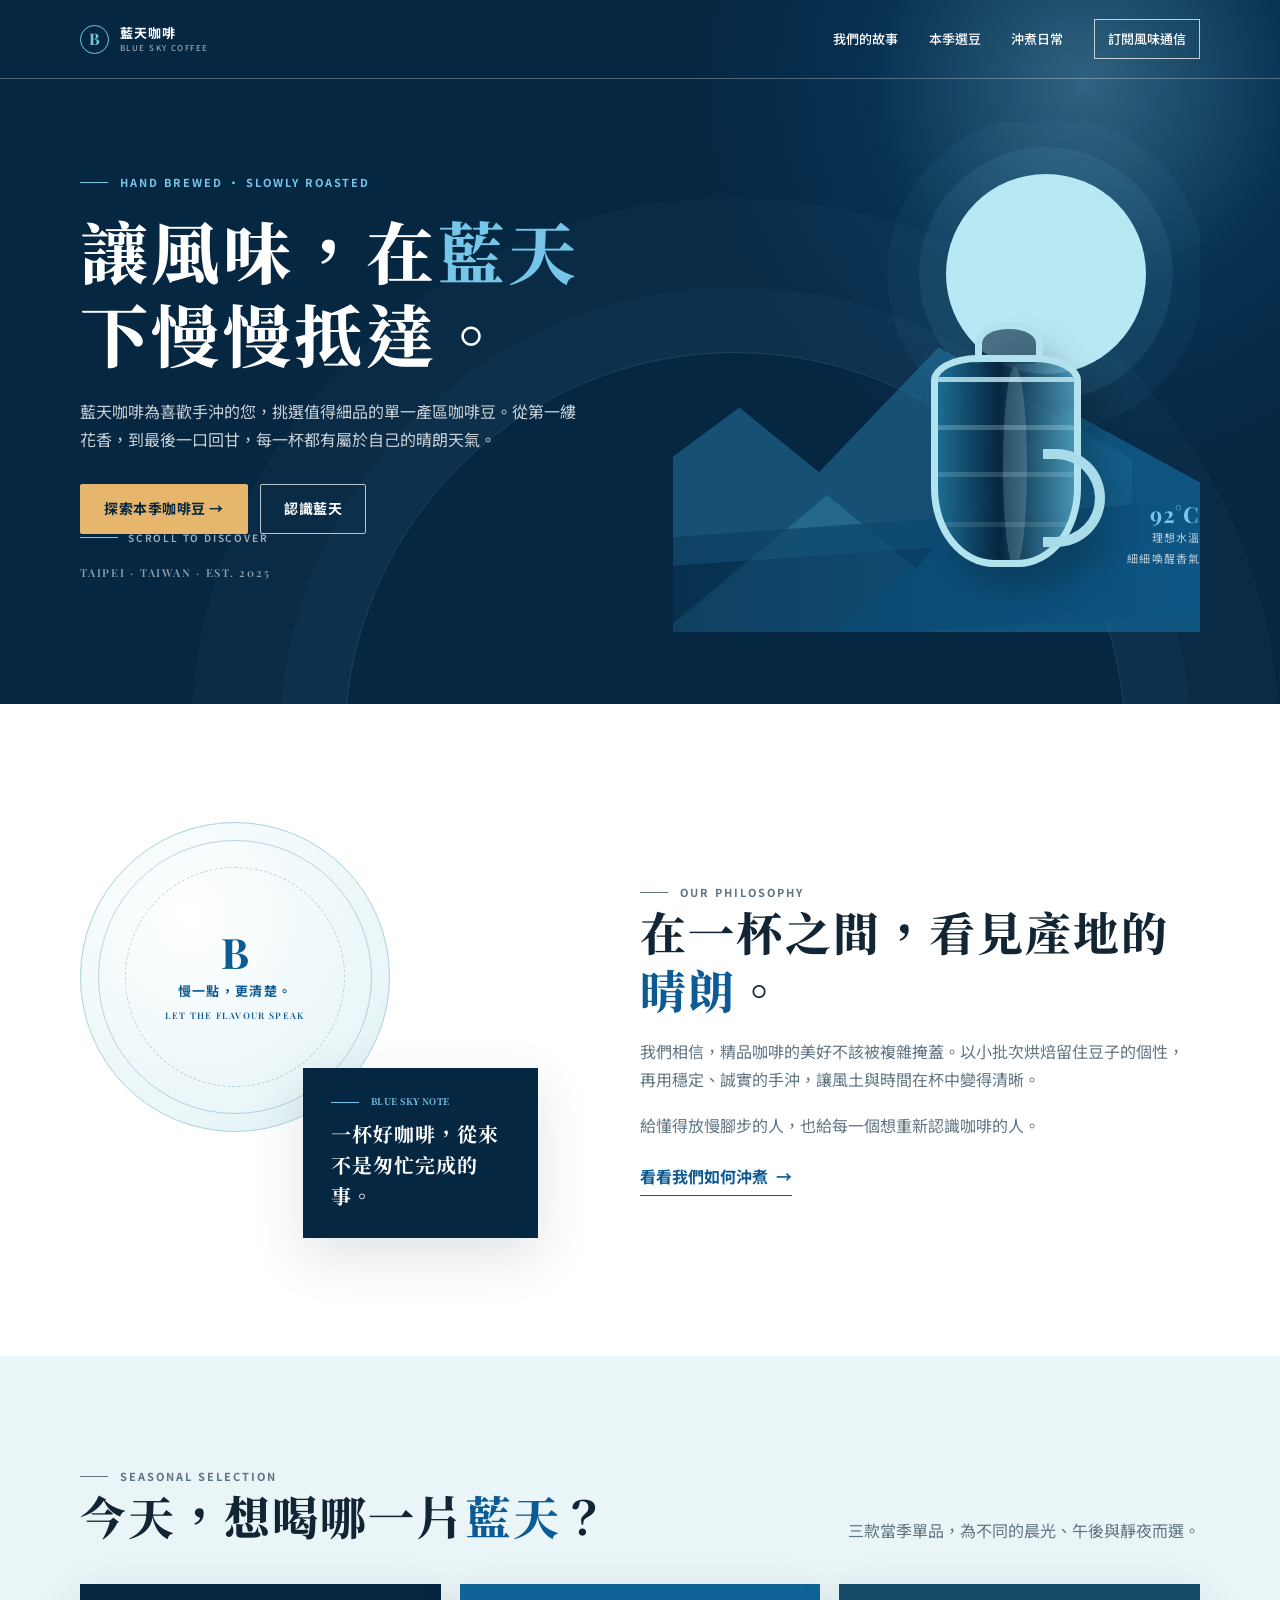
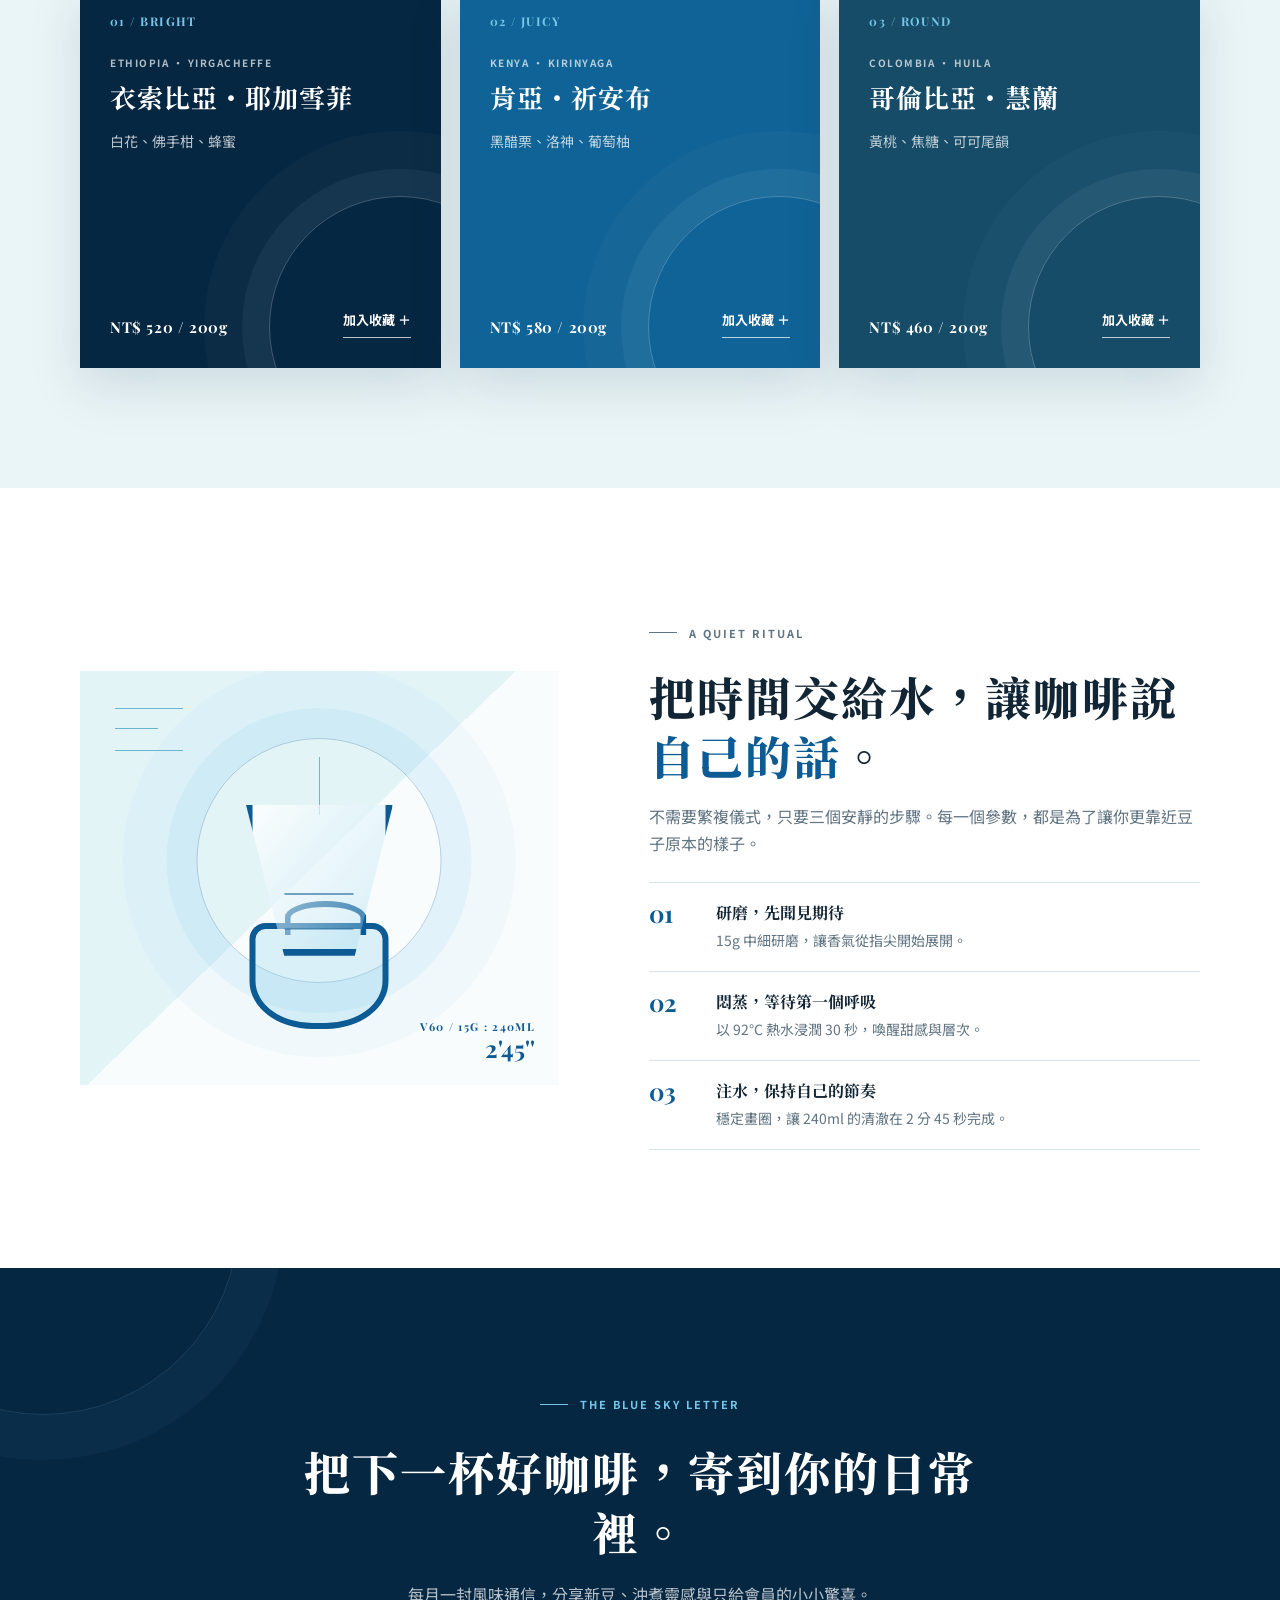
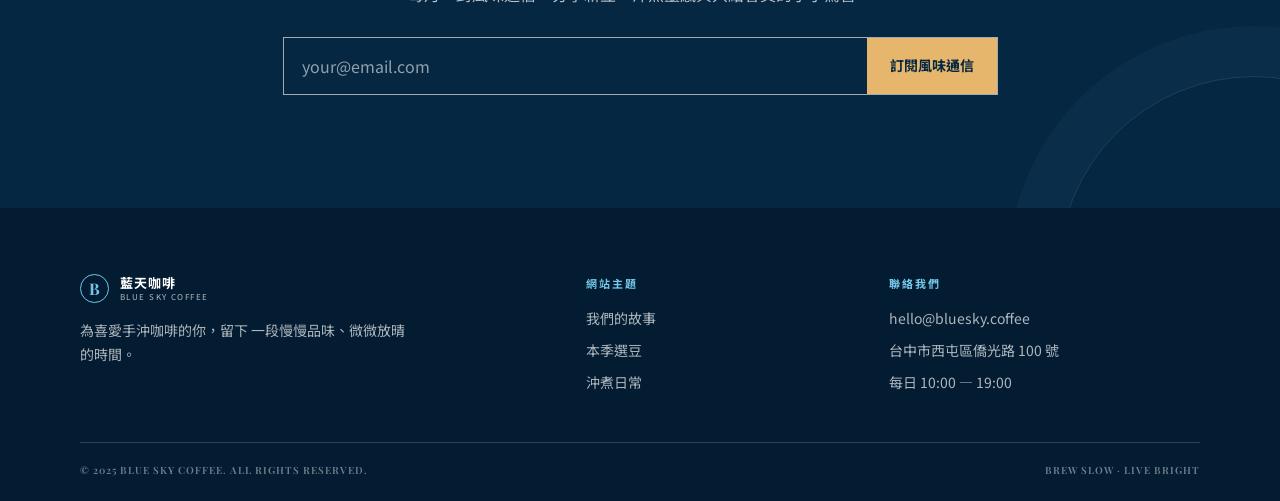
==== onepage/index.html @ 5ad2a634 "Initial commit" ====
<!doctype html>
<html lang="zh-Hant">
<head>
  <meta charset="UTF-8">
  <meta name="viewport" content="width=device-width, initial-scale=1.0">
  <meta name="description" content="藍天咖啡，為手沖咖啡愛好者挑選當季精品咖啡豆，讓每一杯都清澈、明亮、值得細品。">
  <title>藍天咖啡｜讓風味，慢慢抵達</title>
  <link rel="preconnect" href="https://fonts.googleapis.com">
  <link rel="preconnect" href="https://fonts.gstatic.com" crossorigin>
  <link href="https://fonts.googleapis.com/css2?family=Noto+Sans+TC:wght@400;500;600;700&family=Noto+Serif+TC:wght@600;700;800;900&family=Playfair+Display:wght@600;700&display=swap" rel="stylesheet">
  <style>
    :root {
      --navy: #062742;
      --blue: #0c5b95;
      --sky: #75c6e8;
      --mist: #eaf5f7;
      --cream: #fbfaf6;
      --ink: #122534;
      --muted: #607482;
      --line: #d7e4e8;
      --sand: #e5b66b;
      --shadow: 0 18px 50px rgba(6, 39, 66, .13);
    }

    * { box-sizing: border-box; }
    html { scroll-behavior: smooth; }
    body {
      margin: 0;
      color: var(--ink);
      background: var(--cream);
      font: 16px/1.7 "Noto Sans TC", sans-serif;
      -webkit-font-smoothing: antialiased;
    }
    a { color: inherit; text-decoration: none; }
    button, input { font: inherit; }
    button { cursor: pointer; }
    .wrap { width: min(1120px, calc(100% - 48px)); margin: 0 auto; }
    .eyebrow {
      display: flex;
      align-items: center;
      gap: 12px;
      margin: 0 0 18px;
      color: var(--blue);
      font-size: 11px;
      font-weight: 700;
      letter-spacing: .18em;
    }
    .eyebrow::before { width: 28px; height: 1px; background: currentColor; content: ""; }
    .section-title {
      margin: 0;
      font: 800 clamp(30px, 4vw, 46px)/1.28 "Noto Serif TC", serif;
      letter-spacing: .045em;
    }
    .text-blue { color: var(--blue); }
    .button, .outline-link {
      display: inline-flex;
      min-height: 50px;
      align-items: center;
      justify-content: center;
      padding: 10px 23px;
      border: 1px solid transparent;
      border-radius: 2px;
      font-size: 14px;
      font-weight: 700;
      letter-spacing: .04em;
      transition: transform .25s ease, background-color .25s ease, color .25s ease, border-color .25s ease;
    }
    .button:hover, .outline-link:hover { transform: translateY(-2px); }
    .button--sand { color: var(--navy); background: var(--sand); }
    .button--sand:hover { background: #f1cb8b; }
    .button--dark { color: var(--navy); background: #fff; }
    .outline-link { border-color: rgba(255,255,255,.72); color: #fff; }
    .outline-link:hover { color: var(--navy); background: #fff; }
    :focus-visible { outline: 3px solid var(--sky); outline-offset: 4px; }

    /* Header & hero */
    .site-header { position: absolute; z-index: 20; top: 0; left: 0; width: 100%; border-bottom: 1px solid rgba(255,255,255,.28); }
    .nav { min-height: 78px; display: flex; align-items: center; justify-content: space-between; gap: 20px; }
    .brand { display: inline-flex; align-items: center; gap: 11px; color: #fff; }
    .brand-mark { width: 29px; height: 29px; display: grid; place-items: center; border: 1px solid var(--sky); border-radius: 50%; color: var(--sky); font: 700 16px/1 "Playfair Display", serif; }
    .brand-copy { display: grid; line-height: 1.05; }
    .brand-copy strong { font-size: 13px; letter-spacing: .08em; }
    .brand-copy small { margin-top: 4px; font-size: 8px; letter-spacing: .18em; opacity: .7; }
    .nav-links { display: flex; align-items: center; gap: clamp(16px, 2.4vw, 31px); }
    .nav-links a { position: relative; color: #fff; font-size: 13px; font-weight: 500; white-space: nowrap; }
    .nav-links a:not(.nav-cta)::after { position: absolute; right: 0; bottom: -5px; left: auto; width: 0; height: 1px; background: var(--sky); content: ""; transition: width .25s ease; }
    .nav-links a:not(.nav-cta):hover::after { right: auto; left: 0; width: 100%; }
    .nav-links .nav-cta { padding: 8px 13px; border: 1px solid rgba(255,255,255,.72); }
    .nav-links .nav-cta:hover { color: var(--navy); background: #fff; }
    .menu-toggle { display: none; width: 42px; height: 42px; border: 1px solid rgba(255,255,255,.7); color: #fff; background: transparent; font-size: 23px; line-height: 1; }

    .hero { position: relative; min-height: 704px; overflow: hidden; color: #fff; background: var(--navy); isolation: isolate; }
    .hero::before { position: absolute; z-index: -2; top: -320px; right: -210px; width: 810px; height: 810px; border-radius: 50%; background: radial-gradient(circle, rgba(117,198,232,.38), rgba(12,91,149,.18) 38%, transparent 69%); content: ""; }
    .hero::after { position: absolute; z-index: -1; right: 12%; bottom: -430px; width: 780px; height: 780px; border: 1px solid rgba(117,198,232,.18); border-radius: 50%; box-shadow: 0 0 0 65px rgba(117,198,232,.035), 0 0 0 154px rgba(117,198,232,.025); content: ""; }
    .hero-grid { min-height: 704px; display: grid; grid-template-columns: 1.02fr .98fr; gap: 45px; align-items: center; padding: 122px 0 72px; }
    .hero-copy { position: relative; z-index: 2; }
    .hero .eyebrow { color: var(--sky); }
    .hero h1 { max-width: 650px; margin: 0 0 23px; font: 800 clamp(42px, 5.5vw, 68px)/1.22 "Noto Serif TC", serif; letter-spacing: .05em; }
    .hero h1 span { color: var(--sky); }
    .hero-lede { max-width: 500px; margin: 0; color: rgba(255,255,255,.79); font-size: 16px; }
    .hero-actions { display: flex; flex-wrap: wrap; gap: 12px; margin-top: 31px; }
    .hero-note { margin: 31px 0 0; color: rgba(255,255,255,.55); font: 600 11px/1.5 "Playfair Display", serif; letter-spacing: .16em; }
    .scroll-cue { position: absolute; bottom: 35px; left: 0; display: flex; align-items: center; gap: 10px; color: rgba(255,255,255,.63); font-size: 10px; font-weight: 600; letter-spacing: .18em; }
    .scroll-cue::before { width: 38px; height: 1px; background: var(--sky); content: ""; }

    .hero-art { position: relative; align-self: stretch; min-height: 470px; overflow: hidden; }
    .hero-art .sun { position: absolute; top: 52px; right: 54px; width: clamp(138px, 18vw, 200px); aspect-ratio: 1; border-radius: 50%; background: #b9e8f5; box-shadow: 0 0 0 27px rgba(117,198,232,.09), 0 0 0 59px rgba(117,198,232,.045); }
    .mountain { position: absolute; right: -11%; bottom: 6px; width: 116%; height: 260px; transform: skewY(-9deg); transform-origin: right bottom; background: linear-gradient(146deg, transparent 0 27%, rgba(61,145,184,.36) 27.3% 48%, rgba(17,97,143,.77) 48.3%); clip-path: polygon(0 62%, 28% 20%, 44% 57%, 68% 4%, 100% 57%, 100% 100%, 0 100%); }
    .mountain--back { right: 13%; bottom: 98px; width: 108%; height: 220px; opacity: .46; transform: skewY(-4deg); background: #2a81ae; clip-path: polygon(0 84%, 31% 30%, 45% 62%, 66% 9%, 100% 66%, 100% 100%, 0 100%); }
    .horizon { position: absolute; right: -4%; bottom: 0; width: 116%; height: 112px; background: linear-gradient(90deg, rgba(7,45,75,.5), #0d5684); transform: skewY(-4deg); }
    .coffee-vessel { position: absolute; z-index: 4; right: 18%; bottom: 36px; width: 192px; height: 274px; filter: drop-shadow(18px 22px 14px rgba(0,0,0,.22)); }
    .vessel-neck { position: absolute; top: 0; left: 62px; width: 68px; height: 42px; border: 7px solid #b3e2ef; border-bottom: 0; border-radius: 50% 50% 0 0; background: rgba(6,39,66,.62); }
    .vessel-body { position: absolute; top: 33px; left: 18px; width: 150px; height: 212px; border: 7px solid #b3e2ef; border-radius: 31% 31% 42% 42% / 12% 12% 37% 37%; background: linear-gradient(90deg, rgba(30,112,151,.9), rgba(5,35,60,.9) 45%, rgba(83,167,198,.8)); overflow: hidden; }
    .vessel-body::before { position: absolute; top: 15px; left: 0; width: 100%; height: 5px; background: rgba(197,237,244,.8); box-shadow: 0 48px rgba(197,237,244,.25), 0 95px rgba(197,237,244,.18), 0 145px rgba(197,237,244,.13); content: ""; }
    .vessel-body::after { position: absolute; top: 5px; left: 48%; width: 24px; height: 200px; border-radius: 50%; background: rgba(218,247,251,.17); content: ""; }
    .vessel-handle { position: absolute; right: 0; bottom: 49px; width: 62px; height: 98px; border: 10px solid #a9dce9; border-left: 0; border-radius: 0 53px 53px 0; }
    .art-label { position: absolute; z-index: 5; right: 0; bottom: 64px; display: grid; gap: 3px; color: rgba(255,255,255,.73); font-size: 11px; letter-spacing: .1em; text-align: right; }
    .art-label strong { color: var(--sky); font: 700 22px/1 "Playfair Display", serif; }

    /* Story */
    .story { padding: 118px 0; background: #fff; }
    .story-grid { display: grid; grid-template-columns: .9fr 1.1fr; gap: clamp(45px, 8vw, 105px); align-items: center; }
    .story-visual { position: relative; min-height: 416px; }
    .seal { position: absolute; top: 0; left: 0; width: 310px; height: 310px; display: grid; place-items: center; border: 1px solid #a8d2df; border-radius: 50%; color: var(--blue); background: radial-gradient(circle at 35% 30%, #fff 0, #eaf6f8 68%, #d9edf1 100%); }
    .seal::before, .seal::after { position: absolute; border: 1px solid rgba(12,91,149,.25); border-radius: 50%; content: ""; }
    .seal::before { inset: 17px; }
    .seal::after { inset: 44px; border-style: dashed; }
    .seal-inner { position: relative; z-index: 1; display: grid; gap: 7px; text-align: center; }
    .seal-inner b { font: 700 42px/1 "Playfair Display", serif; }
    .seal-inner span { font-size: 13px; font-weight: 700; letter-spacing: .1em; }
    .seal-inner small { font: 600 9px/1.5 "Playfair Display", serif; letter-spacing: .15em; }
    .blue-note { position: absolute; right: 0; bottom: 0; width: 235px; padding: 27px 28px; color: #fff; background: var(--navy); box-shadow: var(--shadow); }
    .blue-note .eyebrow { margin-bottom: 9px; color: var(--sky); font-size: 9px; }
    .blue-note p { margin: 0; font: 700 20px/1.55 "Noto Serif TC", serif; letter-spacing: .05em; }
    .story-copy p { margin: 19px 0 0; color: var(--muted); }
    .inline-link { display: inline-flex; align-items: center; gap: 8px; margin-top: 24px; padding-bottom: 5px; border-bottom: 1px solid var(--blue); color: var(--blue); font-weight: 700; }
    .inline-link:hover { color: var(--navy); }

    /* Coffee collection */
    .coffee { padding: 111px 0 120px; background: var(--mist); }
    .section-heading { display: flex; align-items: end; justify-content: space-between; gap: 40px; margin-bottom: 39px; }
    .section-heading p { max-width: 370px; margin: 0; color: var(--muted); }
    .coffee-grid { display: grid; grid-template-columns: repeat(3, 1fr); gap: 19px; }
    .coffee-card { position: relative; min-height: 384px; display: flex; flex-direction: column; overflow: hidden; padding: 30px; color: #fff; background: var(--navy); box-shadow: var(--shadow); }
    .coffee-card:nth-child(2) { background: #106396; }
    .coffee-card:nth-child(3) { background: #164c68; }
    .coffee-card::after { position: absolute; right: -90px; bottom: -90px; width: 260px; height: 260px; border: 1px solid rgba(255,255,255,.24); border-radius: 50%; box-shadow: 0 0 0 27px rgba(255,255,255,.045), 0 0 0 65px rgba(255,255,255,.025); content: ""; }
    .card-top, .coffee-card h3, .flavour, .card-footer { position: relative; z-index: 1; }
    .card-top { color: var(--sky); font: 700 12px/1.3 "Playfair Display", serif; letter-spacing: .12em; }
    .origin { margin: 25px 0 8px; color: rgba(255,255,255,.69); font-size: 10px; font-weight: 700; letter-spacing: .15em; }
    .coffee-card h3 { margin: 0; font: 700 26px/1.38 "Noto Serif TC", serif; letter-spacing: .04em; }
    .flavour { margin: 15px 0 0; color: rgba(255,255,255,.73); font-size: 14px; }
    .card-footer { display: flex; align-items: end; justify-content: space-between; gap: 14px; margin-top: auto; }
    .price { font: 700 15px/1.3 "Playfair Display", serif; letter-spacing: .04em; }
    .save-coffee { padding: 0 0 5px; border: 0; border-bottom: 1px solid rgba(255,255,255,.72); color: #fff; background: transparent; font-size: 13px; font-weight: 700; white-space: nowrap; transition: color .2s, border-color .2s; }
    .save-coffee:hover { border-color: var(--sand); color: var(--sand); }

    /* Brew */
    .brew { padding: 118px 0; background: #fff; }
    .brew-grid { display: grid; grid-template-columns: .93fr 1.07fr; gap: clamp(42px, 8vw, 90px); align-items: center; }
    .brew-art { position: relative; height: 414px; overflow: hidden; background: linear-gradient(136deg, #e3f4f7 0 48%, #f8fcfc 48% 100%); }
    .brew-art::before { position: absolute; top: 37px; left: 35px; width: 68px; height: 41px; border-top: 1px solid #6cb4ce; border-bottom: 1px solid #6cb4ce; content: ""; }
    .brew-art::after { position: absolute; top: 57px; left: 35px; width: 43px; border-top: 1px solid #6cb4ce; content: ""; }
    .water-rings { position: absolute; top: 67px; left: 50%; width: 245px; height: 245px; border: 1px solid rgba(12,91,149,.27); border-radius: 50%; transform: translateX(-50%); box-shadow: 0 0 0 30px rgba(117,198,232,.12), 0 0 0 74px rgba(117,198,232,.065); }
    .water-rings::before { position: absolute; top: 18px; left: 50%; width: 1px; height: 58px; background: #6bb8d1; content: ""; transform: translateX(-50%); }
    .dripper { position: absolute; z-index: 2; top: 134px; left: 50%; width: 147px; height: 151px; border: 7px solid var(--blue); border-top: 0; background: linear-gradient(130deg, rgba(255,255,255,.85), rgba(117,198,232,.25)); clip-path: polygon(0 0, 100% 0, 74% 100%, 26% 100%); transform: translateX(-50%); }
    .dripper::after { position: absolute; right: 32px; bottom: 19px; left: 32px; height: 33px; border-top: 2px solid rgba(12,91,149,.55); border-bottom: 2px solid rgba(12,91,149,.35); content: ""; }
    .carafe { position: absolute; z-index: 1; bottom: 56px; left: 50%; width: 139px; height: 106px; border: 6px solid var(--blue); border-radius: 16px 16px 45% 45%; background: rgba(117,198,232,.23); transform: translateX(-50%); }
    .carafe::before { position: absolute; top: -28px; left: 29px; width: 70px; height: 28px; border: 6px solid var(--blue); border-bottom: 0; border-radius: 50% 50% 0 0; content: ""; }
    .brew-caption { position: absolute; right: 24px; bottom: 19px; color: var(--blue); text-align: right; }
    .brew-caption span { display: block; font: 700 11px/1.5 "Playfair Display", serif; letter-spacing: .12em; }
    .brew-caption strong { font: 700 24px/1.1 "Playfair Display", serif; }
    .brew-copy > p { margin: 18px 0 25px; color: var(--muted); }
    .brew-steps { border-top: 1px solid var(--line); }
    .brew-step { display: grid; grid-template-columns: 52px 1fr; gap: 15px; padding: 18px 0; border-bottom: 1px solid var(--line); }
    .step-number { color: var(--blue); font: 700 24px/1 "Playfair Display", serif; }
    .brew-step h3 { margin: 0; font: 700 16px/1.5 "Noto Serif TC", serif; }
    .brew-step p { margin: 4px 0 0; color: var(--muted); font-size: 14px; }

    /* Subscribe and footer */
    .visit { position: relative; overflow: hidden; padding: 108px 0 113px; color: #fff; text-align: center; background: var(--navy); }
    .visit::before, .visit::after { position: absolute; width: 390px; height: 390px; border: 1px solid rgba(117,198,232,.17); border-radius: 50%; content: ""; }
    .visit::before { top: -245px; left: -153px; box-shadow: 0 0 0 45px rgba(117,198,232,.035); }
    .visit::after { right: -170px; bottom: -260px; box-shadow: 0 0 0 50px rgba(117,198,232,.035); }
    .visit .wrap { position: relative; z-index: 1; max-width: 715px; }
    .visit .eyebrow { justify-content: center; color: var(--sky); }
    .visit h2 { margin: 0; font: 800 clamp(30px, 4vw, 46px)/1.3 "Noto Serif TC", serif; letter-spacing: .045em; }
    .visit p { max-width: 510px; margin: 19px auto 29px; color: rgba(255,255,255,.72); }
    .subscribe-form { display: flex; min-height: 58px; border: 1px solid rgba(255,255,255,.62); }
    .subscribe-form input { min-width: 0; flex: 1; padding: 0 18px; border: 0; color: #fff; outline: none; background: transparent; }
    .subscribe-form input::placeholder { color: rgba(255,255,255,.56); }
    .subscribe-form button { padding: 0 23px; border: 0; color: var(--navy); background: var(--sand); font-size: 14px; font-weight: 700; white-space: nowrap; transition: background .2s; }
    .subscribe-form button:hover { background: #f1cb8b; }
    .site-footer { padding: 66px 0 23px; color: rgba(255,255,255,.68); background: #031c31; }
    .footer-grid { display: grid; grid-template-columns: 1.45fr .8fr 1fr; gap: 55px; padding-bottom: 48px; }
    .footer-brand .brand { margin-bottom: 16px; }
    .footer-brand p { max-width: 330px; margin: 0; font-size: 14px; }
    .footer-title { margin: 0 0 14px; color: var(--sky); font-size: 11px; font-weight: 700; letter-spacing: .18em; }
    .footer-links { display: grid; gap: 8px; font-size: 14px; }
    .footer-links a:hover { color: var(--sky); }
    .footer-links address { font-style: normal; }
    .footer-bottom { display: flex; justify-content: space-between; gap: 20px; padding-top: 20px; border-top: 1px solid rgba(255,255,255,.17); color: rgba(255,255,255,.44); font: 600 10px/1.5 "Playfair Display", serif; letter-spacing: .1em; }

    .toast { position: fixed; z-index: 50; right: 22px; bottom: 22px; max-width: min(370px, calc(100vw - 44px)); padding: 14px 18px; border-left: 3px solid var(--sand); color: #fff; background: var(--navy); box-shadow: var(--shadow); font-size: 14px; opacity: 0; pointer-events: none; transform: translateY(12px); transition: opacity .25s ease, transform .25s ease; }
    .toast.show { opacity: 1; transform: translateY(0); }
    .reveal { opacity: 0; transform: translateY(18px); transition: opacity .65s ease, transform .65s ease; }
    .reveal.visible { opacity: 1; transform: translateY(0); }

    @media (max-width: 820px) {
      .menu-toggle { display: grid; place-items: center; }
      .nav { position: relative; }
      .nav-links { position: absolute; top: 78px; right: -24px; left: -24px; max-height: 0; display: grid; gap: 0; overflow: hidden; background: #05233c; transition: max-height .35s ease; }
      .nav-links.open { max-height: 300px; border-top: 1px solid rgba(255,255,255,.16); }
      .nav-links a { display: block; padding: 13px 24px; }
      .nav-links .nav-cta { margin: 5px 24px 15px; padding: 10px 13px; text-align: center; }
      .hero { min-height: 710px; }
      .hero-grid { min-height: 710px; grid-template-columns: 1fr; gap: 0; padding: 118px 0 43px; }
      .hero-art { min-height: 276px; margin-top: -9px; }
      .hero-art .sun { top: 19px; right: 20%; width: 130px; }
      .mountain { height: 180px; }
      .mountain--back { bottom: 69px; height: 150px; }
      .coffee-vessel { right: 17%; bottom: -12px; transform: scale(.72); transform-origin: bottom right; }
      .art-label { display: none; }
      .scroll-cue { display: none; }
      .story-grid, .brew-grid { grid-template-columns: 1fr; }
      .story-visual { max-width: 525px; width: 100%; min-height: 400px; }
      .coffee-grid { grid-template-columns: repeat(2, 1fr); }
      .coffee-card:nth-child(3) { grid-column: span 2; }
      .footer-grid { grid-template-columns: 1fr 1fr; }
      .footer-brand { grid-column: 1 / -1; }
    }
    @media (max-width: 560px) {
      .wrap { width: calc(100% - 34px); }
      .nav-links { right: -17px; left: -17px; }
      .hero { min-height: 680px; }
      .hero-grid { min-height: 680px; padding-top: 106px; }
      .hero h1 { font-size: 40px; }
      .hero-lede { font-size: 14px; }
      .hero-actions { gap: 9px; margin-top: 24px; }
      .hero-actions .button, .hero-actions .outline-link { min-height: 46px; padding: 8px 15px; font-size: 13px; }
      .hero-note { margin-top: 21px; }
      .hero-art { min-height: 219px; }
      .hero-art .sun { width: 92px; }
      .coffee-vessel { right: 5%; bottom: -48px; transform: scale(.57); }
      .story, .coffee, .brew { padding: 76px 0; }
      .seal { width: 245px; height: 245px; }
      .seal-inner b { font-size: 35px; }
      .story-visual { min-height: 347px; }
      .blue-note { width: 185px; padding: 20px; }
      .blue-note p { font-size: 16px; }
      .section-heading { display: block; margin-bottom: 28px; }
      .section-heading p { margin-top: 14px; font-size: 14px; }
      .coffee-grid { grid-template-columns: 1fr; }
      .coffee-card, .coffee-card:nth-child(3) { min-height: 330px; grid-column: auto; }
      .coffee-card { padding: 25px; }
      .brew-art { height: 310px; }
      .water-rings { top: 45px; width: 178px; height: 178px; box-shadow: 0 0 0 23px rgba(117,198,232,.12), 0 0 0 53px rgba(117,198,232,.065); }
      .dripper { top: 95px; transform: translateX(-50%) scale(.75); }
      .carafe { bottom: 37px; transform: translateX(-50%) scale(.75); }
      .visit { padding: 76px 0; }
      .subscribe-form { display: grid; gap: 0; border: 0; }
      .subscribe-form input { min-height: 54px; border: 1px solid rgba(255,255,255,.62); }
      .subscribe-form button { min-height: 54px; margin-top: 10px; }
      .footer-grid { grid-template-columns: 1fr; gap: 33px; }
      .footer-brand { grid-column: auto; }
      .footer-bottom { display: grid; gap: 8px; }
    }
    @media (prefers-reduced-motion: reduce) {
      html { scroll-behavior: auto; }
      *, *::before, *::after { transition-duration: .01ms !important; animation-duration: .01ms !important; animation-iteration-count: 1 !important; }
      .reveal { opacity: 1; transform: none; }
    }
  </style>
</head>
<body>
  <header class="site-header" id="top">
    <nav class="nav wrap" aria-label="主要導覽">
      <a class="brand" href="#top" aria-label="回到藍天咖啡首頁">
        <span class="brand-mark" aria-hidden="true">B</span>
        <span class="brand-copy"><strong>藍天咖啡</strong><small>BLUE SKY COFFEE</small></span>
      </a>
      <button class="menu-toggle" type="button" aria-controls="navLinks" aria-expanded="false" aria-label="開啟導覽選單">☰</button>
      <div class="nav-links" id="navLinks">
        <a href="#story">我們的故事</a>
        <a href="#coffee">本季選豆</a>
        <a href="#brew">沖煮日常</a>
        <a class="nav-cta" href="#visit">訂閱風味通信</a>
      </div>
    </nav>
  </header>

  <main>
    <section class="hero" aria-labelledby="heroTitle">
      <div class="wrap hero-grid">
        <div class="hero-copy">
          <p class="eyebrow">HAND BREWED · SLOWLY ROASTED</p>
          <h1 id="heroTitle">讓風味，在<span>藍天</span>下慢慢抵達。</h1>
          <p class="hero-lede">藍天咖啡為喜歡手沖的您，挑選值得細品的單一產區咖啡豆。從第一縷花香，到最後一口回甘，每一杯都有屬於自己的晴朗天氣。</p>
          <div class="hero-actions">
            <a class="button button--sand" href="#coffee">探索本季咖啡豆 →</a>
            <a class="outline-link" href="#story">認識藍天</a>
          </div>
          <p class="hero-note">TAIPEI · TAIWAN · EST. 2025</p>
          <span class="scroll-cue">SCROLL TO DISCOVER</span>
        </div>
        <div class="hero-art" aria-hidden="true">
          <div class="sun"></div>
          <div class="mountain mountain--back"></div>
          <div class="mountain"></div>
          <div class="horizon"></div>
          <div class="coffee-vessel"><div class="vessel-neck"></div><div class="vessel-body"></div><div class="vessel-handle"></div></div>
          <div class="art-label"><strong>92°C</strong><span>理想水溫</span><span>細細喚醒香氣</span></div>
        </div>
      </div>
    </section>

    <section class="story" id="story" aria-labelledby="storyTitle">
      <div class="wrap story-grid">
        <div class="story-visual reveal" aria-hidden="true">
          <div class="seal"><div class="seal-inner"><b>B</b><span>慢一點，更清楚。</span><small>LET THE FLAVOUR SPEAK</small></div></div>
          <aside class="blue-note"><p class="eyebrow">BLUE SKY NOTE</p><p>一杯好咖啡，從來不是匆忙完成的事。</p></aside>
        </div>
        <div class="story-copy reveal">
          <p class="eyebrow">OUR PHILOSOPHY</p>
          <h2 class="section-title" id="storyTitle">在一杯之間，看見產地的<span class="text-blue">晴朗</span>。</h2>
          <p>我們相信，精品咖啡的美好不該被複雜掩蓋。以小批次烘焙留住豆子的個性，再用穩定、誠實的手沖，讓風土與時間在杯中變得清晰。</p>
          <p>給懂得放慢腳步的人，也給每一個想重新認識咖啡的人。</p>
          <a class="inline-link" href="#brew">看看我們如何沖煮 <span aria-hidden="true">→</span></a>
        </div>
      </div>
    </section>

    <section class="coffee" id="coffee" aria-labelledby="coffeeTitle">
      <div class="wrap">
        <div class="section-heading reveal">
          <div><p class="eyebrow">SEASONAL SELECTION</p><h2 class="section-title" id="coffeeTitle">今天，想喝哪一片<span class="text-blue">藍天</span>？</h2></div>
          <p>三款當季單品，為不同的晨光、午後與靜夜而選。</p>
        </div>
        <div class="coffee-grid">
          <article class="coffee-card reveal">
            <div class="card-top">01 / BRIGHT</div><p class="origin">ETHIOPIA · YIRGACHEFFE</p><h3>衣索比亞・耶加雪菲</h3><p class="flavour">白花、佛手柑、蜂蜜</p>
            <div class="card-footer"><span class="price">NT$ 520 / 200g</span><button class="save-coffee" type="button" data-coffee="衣索比亞・耶加雪菲">加入收藏 ＋</button></div>
          </article>
          <article class="coffee-card reveal">
            <div class="card-top">02 / JUICY</div><p class="origin">KENYA · KIRINYAGA</p><h3>肯亞・祈安布</h3><p class="flavour">黑醋栗、洛神、葡萄柚</p>
            <div class="card-footer"><span class="price">NT$ 580 / 200g</span><button class="save-coffee" type="button" data-coffee="肯亞・祈安布">加入收藏 ＋</button></div>
          </article>
          <article class="coffee-card reveal">
            <div class="card-top">03 / ROUND</div><p class="origin">COLOMBIA · HUILA</p><h3>哥倫比亞・慧蘭</h3><p class="flavour">黃桃、焦糖、可可尾韻</p>
            <div class="card-footer"><span class="price">NT$ 460 / 200g</span><button class="save-coffee" type="button" data-coffee="哥倫比亞・慧蘭">加入收藏 ＋</button></div>
          </article>
        </div>
      </div>
    </section>

    <section class="brew" id="brew" aria-labelledby="brewTitle">
      <div class="wrap brew-grid">
        <div class="brew-art reveal" aria-hidden="true"><div class="water-rings"></div><div class="dripper"></div><div class="carafe"></div><div class="brew-caption"><span>V60 / 15G : 240ML</span><strong>2'45''</strong></div></div>
        <div class="brew-copy reveal">
          <p class="eyebrow">A QUIET RITUAL</p>
          <h2 class="section-title" id="brewTitle">把時間交給水，讓咖啡說<span class="text-blue">自己的話</span>。</h2>
          <p>不需要繁複儀式，只要三個安靜的步驟。每一個參數，都是為了讓你更靠近豆子原本的樣子。</p>
          <div class="brew-steps">
            <div class="brew-step"><span class="step-number">01</span><div><h3>研磨，先聞見期待</h3><p>15g 中細研磨，讓香氣從指尖開始展開。</p></div></div>
            <div class="brew-step"><span class="step-number">02</span><div><h3>悶蒸，等待第一個呼吸</h3><p>以 92°C 熱水浸潤 30 秒，喚醒甜感與層次。</p></div></div>
            <div class="brew-step"><span class="step-number">03</span><div><h3>注水，保持自己的節奏</h3><p>穩定畫圈，讓 240ml 的清澈在 2 分 45 秒完成。</p></div></div>
          </div>
        </div>
      </div>
    </section>

    <section class="visit" id="visit" aria-labelledby="visitTitle">
      <div class="wrap reveal">
        <p class="eyebrow">THE BLUE SKY LETTER</p>
        <h2 id="visitTitle">把下一杯好咖啡，寄到你的日常裡。</h2>
        <p>每月一封風味通信，分享新豆、沖煮靈感與只給會員的小小驚喜。</p>
        <form class="subscribe-form" id="subscribeForm">
          <input type="email" aria-label="電子郵件地址" placeholder="your@email.com" required>
          <button type="submit">訂閱風味通信</button>
        </form>
      </div>
    </section>
  </main>

  <footer class="site-footer">
    <div class="wrap footer-grid">
      <div class="footer-brand"><a class="brand" href="#top" aria-label="回到藍天咖啡首頁"><span class="brand-mark" aria-hidden="true">B</span><span class="brand-copy"><strong>藍天咖啡</strong><small>BLUE SKY COFFEE</small></span></a><p>為喜愛手沖咖啡的你，留下 一段慢慢品味、微微放晴的時間。</p></div>
      <div><p class="footer-title">網站主題</p><div class="footer-links"><a href="#story">我們的故事</a><a href="#coffee">本季選豆</a><a href="#brew">沖煮日常</a></div></div>
      <div><p class="footer-title">聯絡我們</p><div class="footer-links"><a href="mailto:hello@bluesky.coffee">hello@bluesky.coffee</a><address>台中市西屯區僑光路 100 號</address><span>每日 10:00 — 19:00</span></div></div>
    </div>
    <div class="wrap footer-bottom"><span>© 2025 BLUE SKY COFFEE. ALL RIGHTS RESERVED.</span><span>BREW SLOW · LIVE BRIGHT</span></div>
  </footer>
  <div class="toast" role="status" aria-live="polite"></div>

  <script>
    (() => {
      const menuButton = document.querySelector('.menu-toggle');
      const navLinks = document.querySelector('.nav-links');
      const toast = document.querySelector('.toast');
      let toastTimer;

      const closeMenu = () => {
        navLinks.classList.remove('open');
        menuButton.setAttribute('aria-expanded', 'false');
        menuButton.setAttribute('aria-label', '開啟導覽選單');
        menuButton.textContent = '☰';
      };
      menuButton.addEventListener('click', () => {
        const opening = !navLinks.classList.contains('open');
        navLinks.classList.toggle('open', opening);
        menuButton.setAttribute('aria-expanded', String(opening));
        menuButton.setAttribute('aria-label', opening ? '關閉導覽選單' : '開啟導覽選單');
        menuButton.textContent = opening ? '×' : '☰';
      });
      navLinks.querySelectorAll('a').forEach(link => link.addEventListener('click', closeMenu));

      const showToast = message => {
        clearTimeout(toastTimer);
        toast.textContent = message;
        toast.classList.add('show');
        toastTimer = setTimeout(() => toast.classList.remove('show'), 2600);
      };
      document.querySelectorAll('[data-coffee]').forEach(button => {
        button.addEventListener('click', () => showToast(`已將「${button.dataset.coffee}」加入你的收藏。`));
      });
      document.querySelector('#subscribeForm').addEventListener('submit', event => {
        event.preventDefault();
        event.currentTarget.reset();
        showToast('謝謝訂閱，下一封晴朗的風味通信即將寄出。');
      });

      const revealItems = document.querySelectorAll('.reveal');
      const reducedMotion = window.matchMedia('(prefers-reduced-motion: reduce)').matches;
      if (!('IntersectionObserver' in window) || reducedMotion) {
        revealItems.forEach(item => item.classList.add('visible'));
      } else {
        const observer = new IntersectionObserver(entries => {
          entries.forEach(entry => {
            if (entry.isIntersecting) {
              entry.target.classList.add('visible');
              observer.unobserve(entry.target);
            }
          });
        }, { threshold: .12 });
        revealItems.forEach(item => observer.observe(item));
      }
    })();
  </script>
</body>
</html>
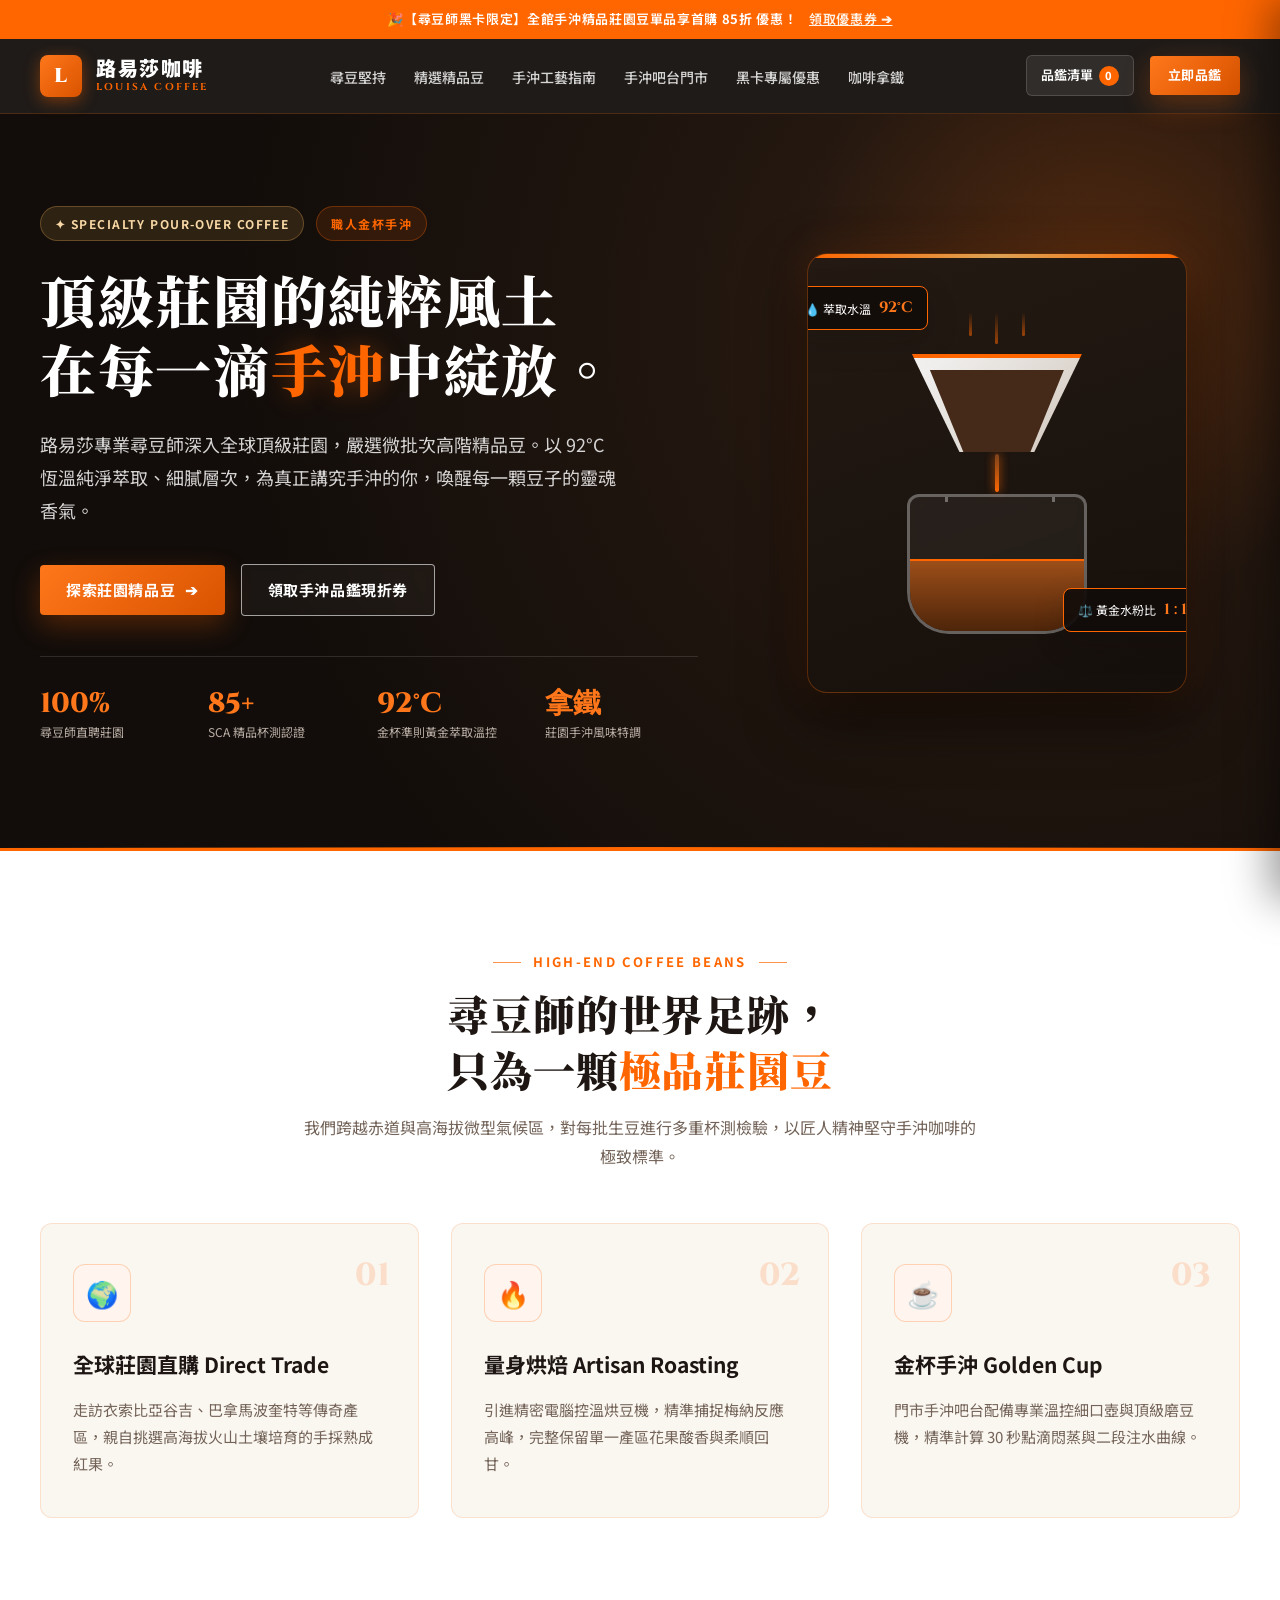
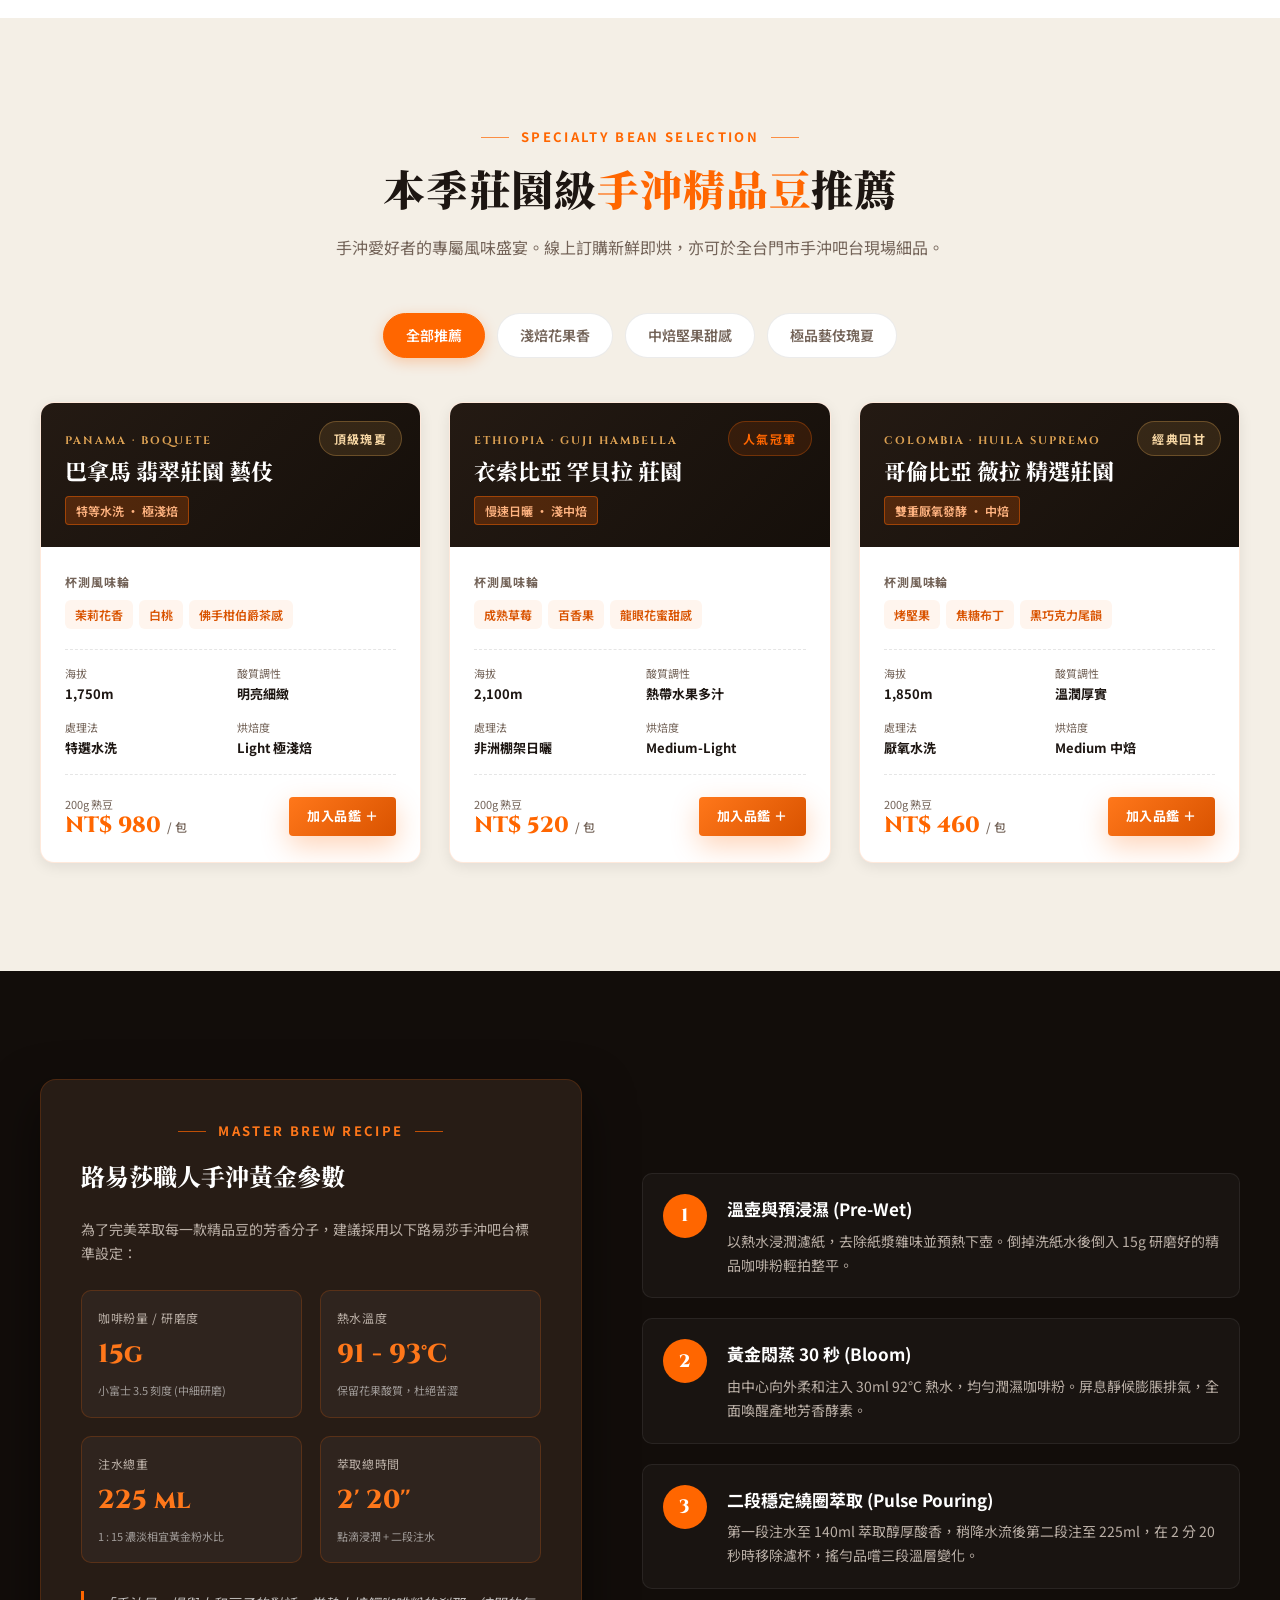
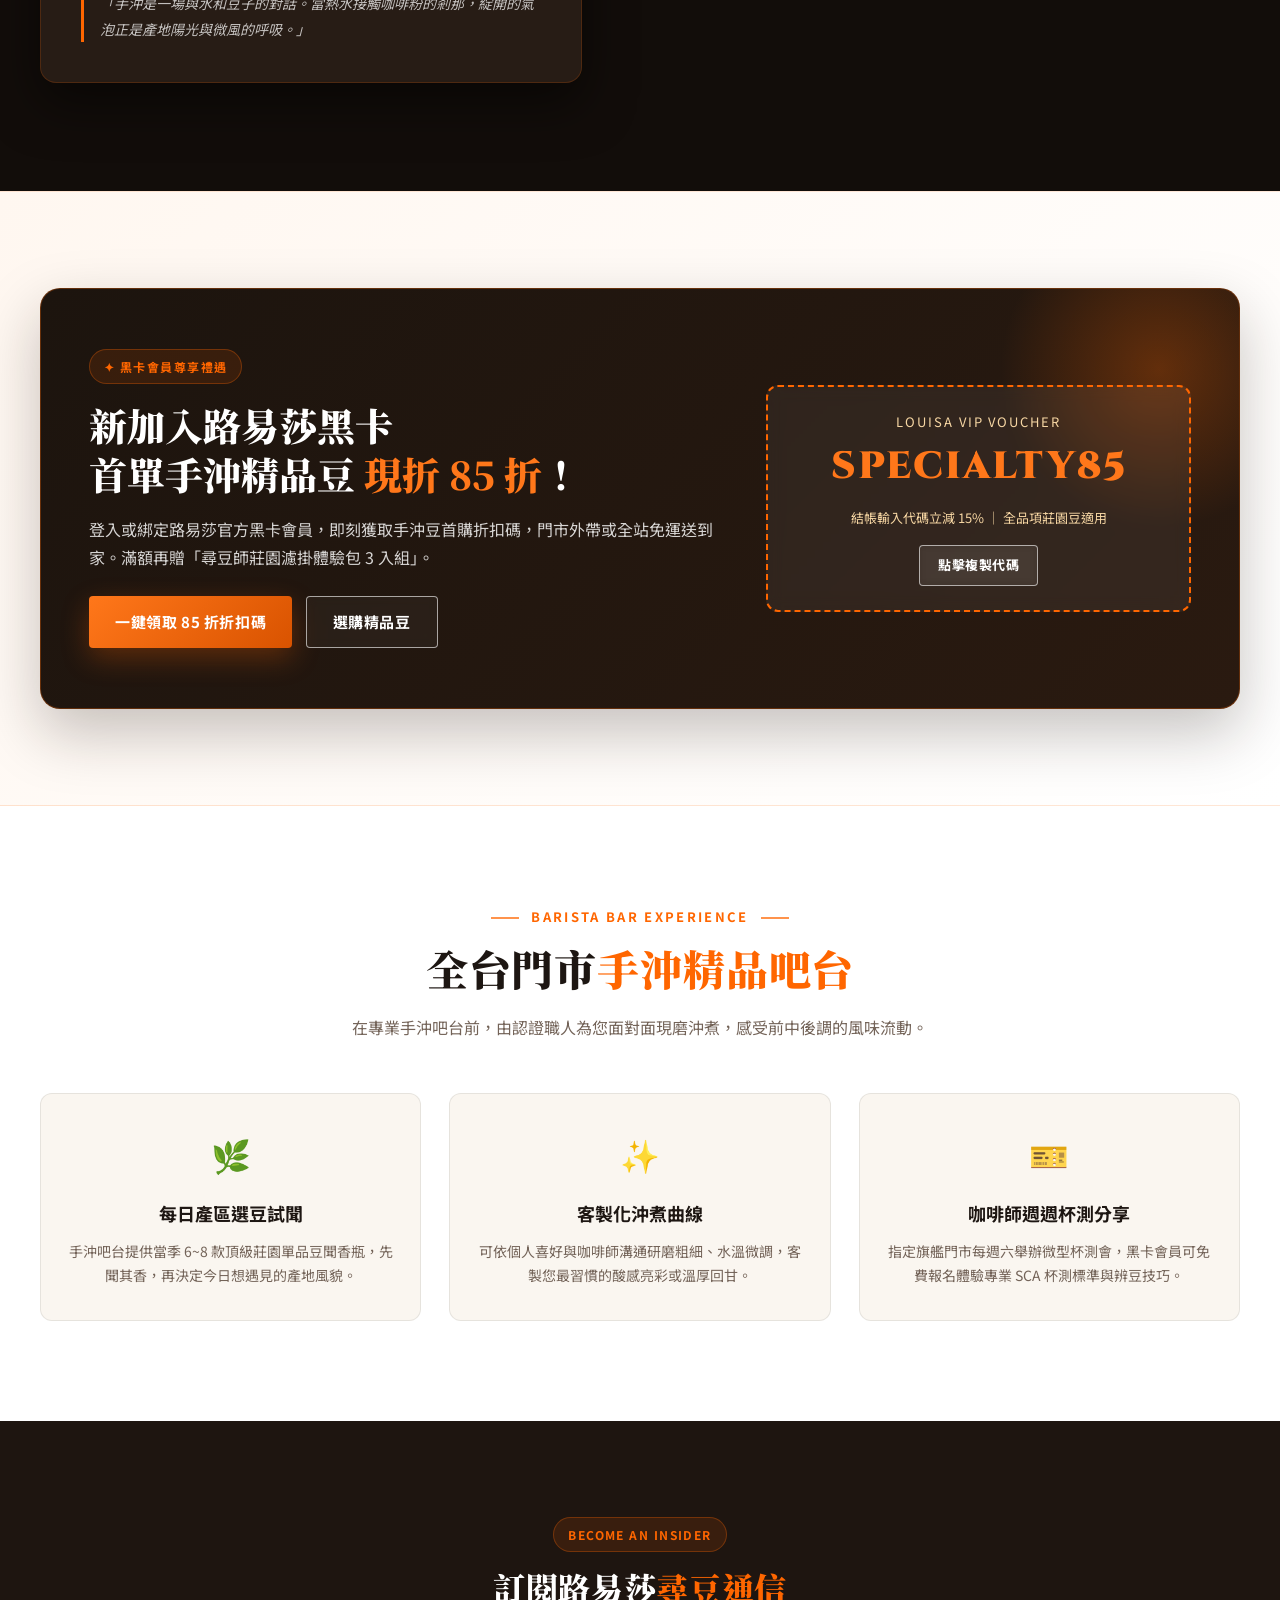
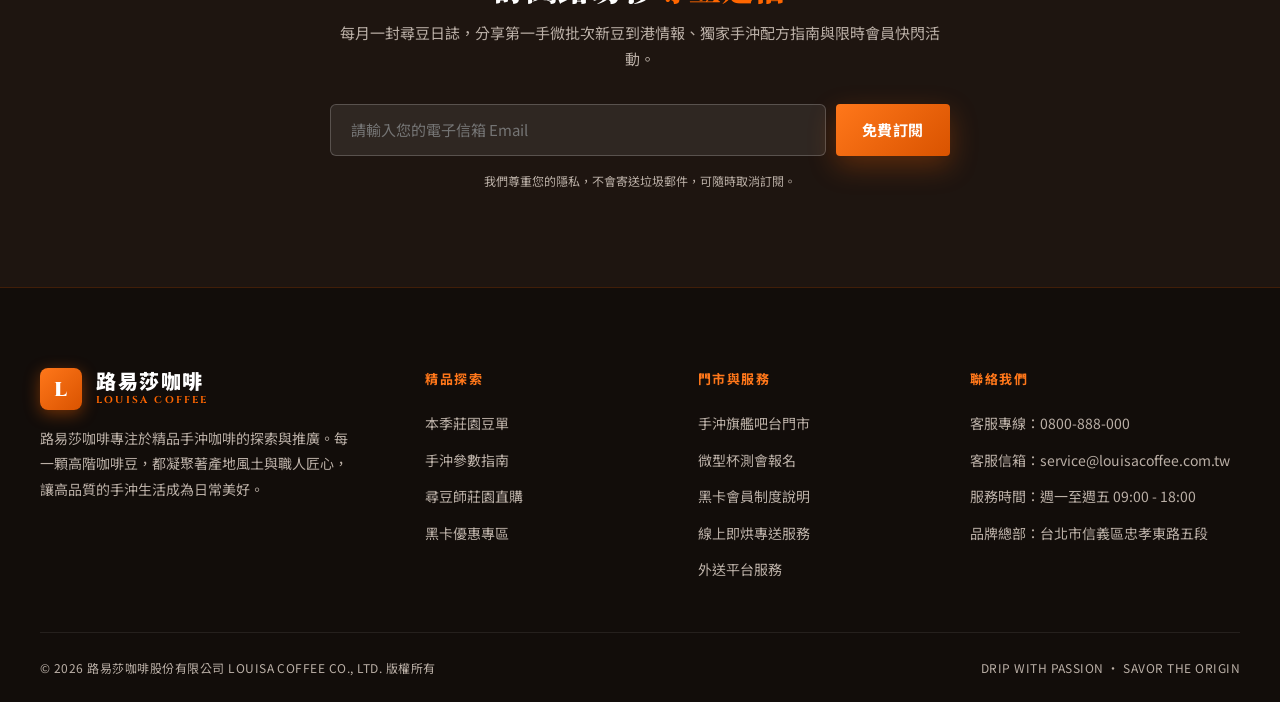
==== commit d5ed5dff: "10" ====
--- a/onepage/index.html
+++ b/onepage/index.html
@@ -1,450 +1,1891 @@
-<!doctype html>
+<!DOCTYPE html>
 <html lang="zh-Hant">
 <head>
   <meta charset="UTF-8">
   <meta name="viewport" content="width=device-width, initial-scale=1.0">
-  <meta name="description" content="藍天咖啡，為手沖咖啡愛好者挑選當季精品咖啡豆，讓每一杯都清澈、明亮、值得細品。">
-  <title>藍天咖啡｜讓風味，慢慢抵達</title>
+  <meta name="description" content="路易莎咖啡 LOUISA COFFEE｜為手沖精品喜好者打造。嚴選全球高階莊園咖啡豆，以職人手沖溫控與金杯準則，喚醒純粹純淨的風土滋味。立即探索當季限量單品豆與品鑑專屬禮遇。">
+  <title>路易莎咖啡 LOUISA COFFEE｜莊園級手沖精品咖啡</title>
   <link rel="preconnect" href="https://fonts.googleapis.com">
   <link rel="preconnect" href="https://fonts.gstatic.com" crossorigin>
-  <link href="https://fonts.googleapis.com/css2?family=Noto+Sans+TC:wght@400;500;600;700&family=Noto+Serif+TC:wght@600;700;800;900&family=Playfair+Display:wght@600;700&display=swap" rel="stylesheet">
+  <link href="https://fonts.googleapis.com/css2?family=Cinzel:wght@600;700;800;900&family=Noto+Sans+TC:wght@400;500;600;700&family=Noto+Serif+TC:wght@500;600;700;900&display=swap" rel="stylesheet">
   <style>
     :root {
-      --navy: #062742;
-      --blue: #0c5b95;
-      --sky: #75c6e8;
-      --mist: #eaf5f7;
-      --cream: #fbfaf6;
-      --ink: #122534;
-      --muted: #607482;
-      --line: #d7e4e8;
-      --sand: #e5b66b;
-      --shadow: 0 18px 50px rgba(6, 39, 66, .13);
-    }
-
-    * { box-sizing: border-box; }
+      --orange: #FF6600;
+      --orange-bright: #FF771A;
+      --orange-dark: #D95300;
+      --orange-glow: rgba(255, 102, 0, 0.28);
+      --orange-mist: #FFF5EE;
+      --gold: #DCA153;
+      --gold-light: #F7D7A4;
+      --dark-espresso: #120D0A;
+      --dark-bean: #1E1510;
+      --dark-card: #271C15;
+      --dark-border: rgba(255, 102, 0, 0.18);
+      --cream: #FAF6F0;
+      --cream-warm: #F4EFE6;
+      --text-main: #1D1612;
+      --text-muted: #736358;
+      --text-light-muted: #BAAFA6;
+      --white: #FFFFFF;
+      --shadow-sm: 0 4px 14px rgba(18, 13, 10, 0.08);
+      --shadow-md: 0 12px 32px rgba(18, 13, 10, 0.16);
+      --shadow-orange: 0 10px 28px rgba(255, 102, 0, 0.28);
+      --transition: all 0.28s cubic-bezier(0.4, 0, 0.2, 1);
+    }
+
+    * { box-sizing: border-box; margin: 0; padding: 0; }
     html { scroll-behavior: smooth; }
     body {
-      margin: 0;
-      color: var(--ink);
+      color: var(--text-main);
+      background-color: var(--cream);
+      font-family: "Noto Sans TC", -apple-system, BlinkMacSystemFont, "Segoe UI", Roboto, sans-serif;
+      font-size: 16px;
+      line-height: 1.75;
+      -webkit-font-smoothing: antialiased;
+    }
+
+    a { color: inherit; text-decoration: none; transition: var(--transition); }
+    button, input, select { font: inherit; }
+    button { cursor: pointer; border: none; background: none; }
+    ul, ol { list-style: none; }
+
+    .wrap {
+      width: min(1200px, calc(100% - 48px));
+      margin: 0 auto;
+    }
+    .serif { font-family: "Noto Serif TC", serif; }
+    .display { font-family: "Cinzel", "Noto Serif TC", serif; }
+
+    /* Focus visible */
+    :focus-visible {
+      outline: 3px solid var(--orange);
+      outline-offset: 4px;
+    }
+
+    /* Badges & Buttons */
+    .badge {
+      display: inline-flex;
+      align-items: center;
+      gap: 7px;
+      padding: 6px 14px;
+      border-radius: 999px;
+      font-size: 12px;
+      font-weight: 700;
+      letter-spacing: 0.12em;
+      text-transform: uppercase;
+    }
+    .badge-orange {
+      color: var(--orange);
+      background: rgba(255, 102, 0, 0.12);
+      border: 1px solid rgba(255, 102, 0, 0.3);
+    }
+    .badge-dark {
+      color: var(--gold-light);
+      background: rgba(220, 161, 83, 0.14);
+      border: 1px solid rgba(220, 161, 83, 0.32);
+    }
+
+    .btn {
+      display: inline-flex;
+      align-items: center;
+      justify-content: center;
+      gap: 10px;
+      min-height: 48px;
+      padding: 12px 26px;
+      border-radius: 4px;
+      font-size: 15px;
+      font-weight: 700;
+      letter-spacing: 0.04em;
+      transition: var(--transition);
+      white-space: nowrap;
+    }
+    .btn:hover { transform: translateY(-2px); }
+    .btn-orange {
+      color: var(--white);
+      background: linear-gradient(135deg, var(--orange-bright), var(--orange-dark));
+      box-shadow: var(--shadow-orange);
+    }
+    .btn-orange:hover {
+      background: linear-gradient(135deg, #FF8433, var(--orange));
+      box-shadow: 0 14px 34px rgba(255, 102, 0, 0.42);
+    }
+    .btn-outline-white {
+      color: var(--white);
+      border: 1.5px solid rgba(255, 255, 255, 0.6);
+      background: rgba(255, 255, 255, 0.04);
+      backdrop-filter: blur(4px);
+    }
+    .btn-outline-white:hover {
+      background: rgba(255, 255, 255, 0.16);
+      border-color: var(--white);
+    }
+    .btn-outline-orange {
+      color: var(--orange-dark);
+      border: 1.5px solid var(--orange);
+      background: transparent;
+    }
+    .btn-outline-orange:hover {
+      color: var(--white);
+      background: var(--orange);
+    }
+    .btn-sm {
+      min-height: 38px;
+      padding: 8px 18px;
+      font-size: 13px;
+    }
+
+    /* Section Headings */
+    .section-header {
+      text-align: center;
+      max-width: 680px;
+      margin: 0 auto 52px;
+    }
+    .section-eyebrow {
+      display: flex;
+      align-items: center;
+      justify-content: center;
+      gap: 12px;
+      margin-bottom: 12px;
+      color: var(--orange);
+      font-size: 13px;
+      font-weight: 700;
+      letter-spacing: 0.18em;
+    }
+    .section-eyebrow::before, .section-eyebrow::after {
+      content: "";
+      width: 28px;
+      height: 1.5px;
+      background: var(--orange);
+      opacity: 0.7;
+    }
+    .section-title {
+      font-size: clamp(28px, 4.2vw, 42px);
+      font-weight: 900;
+      line-height: 1.32;
+      color: var(--text-main);
+      letter-spacing: 0.02em;
+    }
+    .section-title span.orange { color: var(--orange); }
+    .section-desc {
+      margin-top: 16px;
+      color: var(--text-muted);
+      font-size: 16px;
+      line-height: 1.8;
+    }
+
+    /* Top Announcement Bar */
+    .top-promo-bar {
+      background: var(--orange);
+      color: var(--white);
+      font-size: 13px;
+      font-weight: 600;
+      padding: 8px 16px;
+      text-align: center;
+      letter-spacing: 0.05em;
+    }
+    .top-promo-bar a {
+      text-decoration: underline;
+      margin-left: 8px;
+      color: #FFF2E6;
+    }
+    .top-promo-bar a:hover { color: #FFF; }
+
+    /* Navigation */
+    .site-header {
+      position: sticky;
+      top: 0;
+      z-index: 100;
+      background: rgba(18, 13, 10, 0.94);
+      backdrop-filter: blur(12px);
+      border-bottom: 1px solid rgba(255, 102, 0, 0.2);
+      transition: var(--transition);
+    }
+    .nav {
+      display: flex;
+      align-items: center;
+      justify-content: space-between;
+      min-height: 74px;
+    }
+    .brand {
+      display: flex;
+      align-items: center;
+      gap: 14px;
+      color: var(--white);
+    }
+    .brand-logo-badge {
+      display: grid;
+      place-items: center;
+      width: 42px;
+      height: 42px;
+      border-radius: 8px;
+      background: linear-gradient(135deg, var(--orange-bright), var(--orange-dark));
+      box-shadow: 0 4px 16px rgba(255, 102, 0, 0.4);
+      color: var(--white);
+      font-weight: 900;
+      font-size: 20px;
+      font-family: "Cinzel", serif;
+      letter-spacing: 0.05em;
+    }
+    .brand-name {
+      display: flex;
+      flex-direction: column;
+    }
+    .brand-name-zh {
+      font-size: 20px;
+      font-weight: 900;
+      letter-spacing: 0.08em;
+      line-height: 1.15;
+      color: var(--white);
+    }
+    .brand-name-en {
+      font-size: 10px;
+      font-weight: 700;
+      letter-spacing: 0.22em;
+      color: var(--orange);
+      font-family: "Cinzel", sans-serif;
+    }
+    .nav-menu {
+      display: flex;
+      align-items: center;
+      gap: 28px;
+    }
+    .nav-item {
+      color: rgba(255, 255, 255, 0.82);
+      font-size: 14px;
+      font-weight: 500;
+      position: relative;
+      padding: 6px 0;
+      white-space: nowrap;
+    }
+    .nav-item:hover { color: var(--orange-bright); }
+    .nav-item::after {
+      content: "";
+      position: absolute;
+      left: 0;
+      bottom: 0;
+      width: 100%;
+      height: 2px;
+      background: var(--orange);
+      transform: scaleX(0);
+      transform-origin: right;
+      transition: transform 0.25s ease;
+    }
+    .nav-item:hover::after {
+      transform: scaleX(1);
+      transform-origin: left;
+    }
+    .nav-actions {
+      display: flex;
+      align-items: center;
+      gap: 16px;
+    }
+    .cart-trigger {
+      position: relative;
+      display: flex;
+      align-items: center;
+      gap: 6px;
+      padding: 8px 14px;
+      border-radius: 6px;
+      color: var(--white);
+      background: rgba(255, 255, 255, 0.08);
+      font-size: 13px;
+      font-weight: 600;
+      border: 1px solid rgba(255, 255, 255, 0.15);
+      transition: var(--transition);
+    }
+    .cart-trigger:hover {
+      background: rgba(255, 102, 0, 0.2);
+      border-color: var(--orange);
+    }
+    .cart-count {
+      display: inline-grid;
+      place-items: center;
+      width: 20px;
+      height: 20px;
+      border-radius: 50%;
+      background: var(--orange);
+      color: var(--white);
+      font-size: 11px;
+      font-weight: 800;
+    }
+    .mobile-toggle {
+      display: none;
+      color: var(--white);
+      font-size: 24px;
+      padding: 6px;
+    }
+
+    /* Hero Section */
+    .hero {
+      position: relative;
+      background: radial-gradient(circle at 82% 28%, #2D1D13 0%, var(--dark-espresso) 70%);
+      color: var(--white);
+      overflow: hidden;
+      padding: 92px 0 108px;
+      border-bottom: 3px solid var(--orange);
+    }
+    .hero::before {
+      content: "";
+      position: absolute;
+      top: -150px;
+      right: -150px;
+      width: 650px;
+      height: 650px;
+      border-radius: 50%;
+      background: radial-gradient(circle, rgba(255, 102, 0, 0.18) 0%, transparent 68%);
+      pointer-events: none;
+    }
+    .hero::after {
+      content: "";
+      position: absolute;
+      bottom: 0;
+      left: 0;
+      right: 0;
+      height: 1px;
+      background: linear-gradient(90deg, transparent, var(--orange), transparent);
+    }
+    .hero-grid {
+      display: grid;
+      grid-template-columns: 1.15fr 0.85fr;
+      align-items: center;
+      gap: 56px;
+    }
+    .hero-content {
+      position: relative;
+      z-index: 2;
+    }
+    .hero-badge-group {
+      display: flex;
+      flex-wrap: wrap;
+      gap: 12px;
+      margin-bottom: 24px;
+    }
+    .hero-title {
+      font-size: clamp(34px, 4.8vw, 56px);
+      font-weight: 900;
+      line-height: 1.24;
+      letter-spacing: 0.03em;
+      margin-bottom: 24px;
+    }
+    .hero-title .highlight {
+      color: var(--orange);
+      text-shadow: 0 0 24px rgba(255, 102, 0, 0.35);
+    }
+    .hero-subtitle {
+      font-size: 18px;
+      color: rgba(255, 255, 255, 0.82);
+      line-height: 1.85;
+      margin-bottom: 36px;
+      max-width: 580px;
+    }
+    .hero-ctas {
+      display: flex;
+      flex-wrap: wrap;
+      align-items: center;
+      gap: 16px;
+      margin-bottom: 40px;
+    }
+    .hero-stats {
+      display: grid;
+      grid-template-columns: repeat(4, 1fr);
+      gap: 16px;
+      padding-top: 32px;
+      border-top: 1px solid rgba(255, 255, 255, 0.12);
+    }
+    .stat-item {
+      display: flex;
+      flex-direction: column;
+    }
+    .stat-number {
+      font-size: 28px;
+      font-weight: 800;
+      color: var(--orange-bright);
+      font-family: "Cinzel", serif;
+      line-height: 1.1;
+    }
+    .stat-label {
+      font-size: 12px;
+      color: var(--text-light-muted);
+      margin-top: 4px;
+      line-height: 1.4;
+    }
+
+    /* Hero Visual Graphic (Hand-Pour Illustration) */
+    .hero-visual {
+      position: relative;
+      display: grid;
+      place-items: center;
+    }
+    .pour-stage {
+      position: relative;
+      width: 380px;
+      height: 440px;
+      background: linear-gradient(160deg, #241A13, #150F0B);
+      border: 1px solid rgba(255, 102, 0, 0.3);
+      border-radius: 20px;
+      box-shadow: 0 24px 60px rgba(0, 0, 0, 0.6), 0 0 40px rgba(255, 102, 0, 0.15);
+      overflow: hidden;
+      display: flex;
+      flex-direction: column;
+      align-items: center;
+      justify-content: center;
+      padding: 32px;
+    }
+    .pour-stage::before {
+      content: "";
+      position: absolute;
+      top: 0;
+      left: 0;
+      right: 0;
+      height: 4px;
+      background: linear-gradient(90deg, var(--orange), var(--gold), var(--orange));
+    }
+    .coffee-steam {
+      width: 80px;
+      height: 30px;
+      display: flex;
+      justify-content: space-around;
+      margin-bottom: 12px;
+      opacity: 0.7;
+    }
+    .steam-line {
+      width: 3px;
+      height: 24px;
+      background: linear-gradient(to top, rgba(255, 102, 0, 0.8), transparent);
+      border-radius: 3px;
+      animation: steamPulse 2.4s infinite ease-in-out;
+    }
+    .steam-line:nth-child(2) { animation-delay: 0.6s; height: 32px; }
+    .steam-line:nth-child(3) { animation-delay: 1.2s; }
+    @keyframes steamPulse {
+      0%, 100% { transform: translateY(0) scaleY(0.7); opacity: 0.3; }
+      50% { transform: translateY(-8px) scaleY(1.1); opacity: 0.85; }
+    }
+
+    .v60-dripper-art {
+      width: 170px;
+      height: 98px;
+      background: linear-gradient(135deg, rgba(255, 255, 255, 0.95), rgba(240, 230, 218, 0.85));
+      clip-path: polygon(0 0, 100% 0, 72% 100%, 28% 100%);
+      position: relative;
+      box-shadow: 0 6px 18px rgba(0, 0, 0, 0.4);
+      border-top: 4px solid var(--orange);
+    }
+    .v60-dripper-art::after {
+      content: "";
+      position: absolute;
+      inset: 12px 18px 0;
+      background: #462A19;
+      clip-path: polygon(0 0, 100% 0, 75% 100%, 25% 100%);
+    }
+    .drip-stream {
+      width: 4px;
+      height: 38px;
+      background: linear-gradient(to bottom, #7A421D, var(--orange));
+      margin: 2px auto;
+      border-radius: 2px;
+      box-shadow: 0 0 10px rgba(255, 102, 0, 0.8);
+      animation: dripPulse 1.8s infinite;
+    }
+    @keyframes dripPulse {
+      0%, 100% { opacity: 0.6; }
+      50% { opacity: 1; }
+    }
+    .carafe-art {
+      width: 180px;
+      height: 140px;
+      border: 3px solid rgba(255, 255, 255, 0.3);
+      border-radius: 12px 12px 42px 42px;
+      background: rgba(255, 255, 255, 0.05);
+      backdrop-filter: blur(5px);
+      position: relative;
+      overflow: hidden;
+      display: flex;
+      align-items: flex-end;
+    }
+    .carafe-art::before {
+      content: "";
+      position: absolute;
+      top: -12px;
+      left: 35px;
+      width: 104px;
+      height: 14px;
+      border: 3px solid rgba(255, 255, 255, 0.35);
+      border-bottom: none;
+      border-radius: 8px 8px 0 0;
+    }
+    .coffee-liquid {
+      width: 100%;
+      height: 72px;
+      background: linear-gradient(180deg, #9C4E19 0%, #4E250A 100%);
+      border-top: 2px solid var(--orange);
+      position: relative;
+    }
+    .floating-param-tag {
+      position: absolute;
+      background: rgba(18, 13, 10, 0.92);
+      border: 1px solid var(--orange);
+      border-radius: 8px;
+      padding: 8px 14px;
+      box-shadow: var(--shadow-md);
+      color: var(--white);
+      font-size: 12px;
+      display: flex;
+      align-items: center;
+      gap: 8px;
+      animation: floatTag 4s ease-in-out infinite;
+    }
+    .tag-temp { top: 32px; left: -18px; }
+    .tag-ratio { bottom: 60px; right: -24px; animation-delay: 2s; }
+    .floating-param-tag strong { color: var(--orange-bright); font-size: 15px; font-family: "Cinzel", serif; }
+    @keyframes floatTag {
+      0%, 100% { transform: translateY(0); }
+      50% { transform: translateY(-6px); }
+    }
+
+    /* Section: Pillars of High-End Specialty Beans */
+    .section-pillars {
+      padding: 100px 0;
+      background: var(--white);
+    }
+    .pillars-grid {
+      display: grid;
+      grid-template-columns: repeat(3, 1fr);
+      gap: 32px;
+    }
+    .pillar-card {
       background: var(--cream);
-      font: 16px/1.7 "Noto Sans TC", sans-serif;
-      -webkit-font-smoothing: antialiased;
-    }
-    a { color: inherit; text-decoration: none; }
-    button, input { font: inherit; }
-    button { cursor: pointer; }
-    .wrap { width: min(1120px, calc(100% - 48px)); margin: 0 auto; }
-    .eyebrow {
-      display: flex;
-      align-items: center;
+      border: 1px solid rgba(255, 102, 0, 0.15);
+      border-radius: 12px;
+      padding: 40px 32px;
+      position: relative;
+      transition: var(--transition);
+      overflow: hidden;
+    }
+    .pillar-card::before {
+      content: "";
+      position: absolute;
+      top: 0;
+      left: 0;
+      width: 4px;
+      height: 100%;
+      background: var(--orange);
+      transform: scaleY(0);
+      transform-origin: bottom;
+      transition: transform 0.3s ease;
+    }
+    .pillar-card:hover {
+      transform: translateY(-6px);
+      box-shadow: var(--shadow-md);
+      border-color: rgba(255, 102, 0, 0.4);
+      background: var(--white);
+    }
+    .pillar-card:hover::before { transform: scaleY(1); transform-origin: top; }
+    .pillar-icon-box {
+      width: 58px;
+      height: 58px;
+      border-radius: 12px;
+      background: var(--orange-mist);
+      border: 1px solid rgba(255, 102, 0, 0.25);
+      color: var(--orange);
+      display: grid;
+      place-items: center;
+      font-size: 26px;
+      margin-bottom: 24px;
+    }
+    .pillar-number {
+      position: absolute;
+      top: 24px;
+      right: 28px;
+      font-size: 32px;
+      font-weight: 800;
+      color: rgba(255, 102, 0, 0.16);
+      font-family: "Cinzel", serif;
+    }
+    .pillar-title {
+      font-size: 21px;
+      font-weight: 700;
+      margin-bottom: 14px;
+      color: var(--text-main);
+    }
+    .pillar-desc {
+      color: var(--text-muted);
+      font-size: 15px;
+      line-height: 1.8;
+    }
+
+    /* Section: Seasonal Specialty Beans */
+    .section-beans {
+      padding: 108px 0;
+      background: var(--cream-warm);
+      position: relative;
+    }
+    .bean-filter-nav {
+      display: flex;
+      justify-content: center;
+      flex-wrap: wrap;
       gap: 12px;
-      margin: 0 0 18px;
-      color: var(--blue);
+      margin-bottom: 44px;
+    }
+    .filter-btn {
+      padding: 9px 22px;
+      border-radius: 999px;
+      font-size: 14px;
+      font-weight: 600;
+      color: var(--text-muted);
+      background: var(--white);
+      border: 1px solid rgba(0, 0, 0, 0.08);
+      transition: var(--transition);
+    }
+    .filter-btn:hover, .filter-btn.active {
+      color: var(--white);
+      background: var(--orange);
+      border-color: var(--orange);
+      box-shadow: 0 4px 14px rgba(255, 102, 0, 0.28);
+    }
+
+    .bean-grid {
+      display: grid;
+      grid-template-columns: repeat(3, 1fr);
+      gap: 28px;
+    }
+    .bean-card {
+      background: var(--white);
+      border-radius: 14px;
+      border: 1px solid rgba(255, 102, 0, 0.14);
+      box-shadow: var(--shadow-sm);
+      overflow: hidden;
+      display: flex;
+      flex-direction: column;
+      transition: var(--transition);
+      position: relative;
+    }
+    .bean-card:hover {
+      transform: translateY(-7px);
+      box-shadow: var(--shadow-md);
+      border-color: var(--orange);
+    }
+    .bean-ribbon {
+      position: absolute;
+      top: 18px;
+      right: 18px;
+      z-index: 2;
+    }
+    .bean-header {
+      background: linear-gradient(135deg, #241A13, #150F0A);
+      color: var(--white);
+      padding: 28px 24px 22px;
+      position: relative;
+    }
+    .bean-origin {
       font-size: 11px;
       font-weight: 700;
-      letter-spacing: .18em;
-    }
-    .eyebrow::before { width: 28px; height: 1px; background: currentColor; content: ""; }
-    .section-title {
-      margin: 0;
-      font: 800 clamp(30px, 4vw, 46px)/1.28 "Noto Serif TC", serif;
-      letter-spacing: .045em;
-    }
-    .text-blue { color: var(--blue); }
-    .button, .outline-link {
-      display: inline-flex;
-      min-height: 50px;
+      letter-spacing: 0.18em;
+      color: var(--gold);
+      font-family: "Cinzel", serif;
+      margin-bottom: 6px;
+    }
+    .bean-name {
+      font-size: 22px;
+      font-weight: 800;
+      line-height: 1.35;
+      color: var(--white);
+    }
+    .bean-process-tag {
+      display: inline-block;
+      margin-top: 10px;
+      padding: 3px 10px;
+      border-radius: 4px;
+      background: rgba(255, 102, 0, 0.22);
+      border: 1px solid rgba(255, 102, 0, 0.45);
+      color: #FFB380;
+      font-size: 12px;
+      font-weight: 600;
+    }
+    .bean-body {
+      padding: 24px;
+      display: flex;
+      flex-direction: column;
+      flex-grow: 1;
+    }
+    .flavor-notes-box {
+      margin-bottom: 20px;
+    }
+    .flavor-title {
+      font-size: 12px;
+      font-weight: 700;
+      color: var(--text-muted);
+      letter-spacing: 0.08em;
+      margin-bottom: 8px;
+    }
+    .flavor-tags {
+      display: flex;
+      flex-wrap: wrap;
+      gap: 6px;
+    }
+    .flavor-pill {
+      font-size: 12px;
+      padding: 4px 10px;
+      background: var(--orange-mist);
+      color: var(--orange-dark);
+      border-radius: 6px;
+      font-weight: 600;
+    }
+    .bean-specs-list {
+      display: grid;
+      grid-template-columns: 1fr 1fr;
+      gap: 12px;
+      padding: 14px 0;
+      border-top: 1px dashed rgba(0, 0, 0, 0.1);
+      border-bottom: 1px dashed rgba(0, 0, 0, 0.1);
+      margin-bottom: 20px;
+      font-size: 13px;
+    }
+    .spec-item span {
+      display: block;
+      color: var(--text-muted);
+      font-size: 11px;
+    }
+    .spec-item strong {
+      color: var(--text-main);
+      font-weight: 700;
+    }
+    .bean-footer {
+      margin-top: auto;
+      display: flex;
       align-items: center;
-      justify-content: center;
-      padding: 10px 23px;
-      border: 1px solid transparent;
-      border-radius: 2px;
+      justify-content: space-between;
+      gap: 12px;
+    }
+    .bean-price-box {
+      display: flex;
+      flex-direction: column;
+    }
+    .bean-price-label {
+      font-size: 11px;
+      color: var(--text-muted);
+    }
+    .bean-price {
+      font-size: 22px;
+      font-weight: 800;
+      color: var(--orange);
+      font-family: "Cinzel", serif;
+      line-height: 1.1;
+    }
+    .bean-price small {
+      font-size: 12px;
+      color: var(--text-muted);
+      font-family: "Noto Sans TC", sans-serif;
+      font-weight: 500;
+    }
+
+    /* Section: Pour-over Ritual & Brewing Guide */
+    .section-ritual {
+      padding: 108px 0;
+      background: var(--dark-espresso);
+      color: var(--white);
+      position: relative;
+    }
+    .ritual-grid {
+      display: grid;
+      grid-template-columns: 0.95fr 1.05fr;
+      align-items: center;
+      gap: 60px;
+    }
+    .ritual-card-display {
+      background: var(--dark-card);
+      border: 1px solid var(--dark-border);
+      border-radius: 16px;
+      padding: 40px;
+      box-shadow: 0 20px 50px rgba(0, 0, 0, 0.5);
+    }
+    .ritual-card-display h3 {
+      font-size: 24px;
+      font-weight: 800;
+      color: var(--white);
+      margin-bottom: 20px;
+    }
+    .parameter-gauges {
+      display: grid;
+      grid-template-columns: repeat(2, 1fr);
+      gap: 18px;
+      margin-bottom: 28px;
+    }
+    .gauge-box {
+      background: rgba(255, 255, 255, 0.04);
+      border: 1px solid rgba(255, 102, 0, 0.2);
+      border-radius: 10px;
+      padding: 16px;
+    }
+    .gauge-label {
+      font-size: 12px;
+      color: var(--text-light-muted);
+      letter-spacing: 0.05em;
+    }
+    .gauge-val {
+      font-size: 26px;
+      font-weight: 800;
+      color: var(--orange-bright);
+      font-family: "Cinzel", serif;
+      margin-top: 4px;
+    }
+    .gauge-desc {
+      font-size: 11px;
+      color: rgba(255, 255, 255, 0.55);
+      margin-top: 4px;
+    }
+    .ritual-quote {
+      font-style: italic;
+      color: rgba(255, 255, 255, 0.72);
+      border-left: 3px solid var(--orange);
+      padding-left: 16px;
       font-size: 14px;
+      line-height: 1.8;
+    }
+
+    .brew-timeline {
+      display: flex;
+      flex-direction: column;
+      gap: 20px;
+    }
+    .timeline-step {
+      display: flex;
+      gap: 20px;
+      background: rgba(255, 255, 255, 0.03);
+      border: 1px solid rgba(255, 255, 255, 0.07);
+      border-radius: 10px;
+      padding: 20px;
+      transition: var(--transition);
+    }
+    .timeline-step:hover {
+      background: rgba(255, 102, 0, 0.08);
+      border-color: rgba(255, 102, 0, 0.35);
+    }
+    .step-badge {
+      width: 44px;
+      height: 44px;
+      border-radius: 50%;
+      background: var(--orange);
+      color: var(--white);
+      display: grid;
+      place-items: center;
+      font-size: 18px;
+      font-weight: 800;
+      font-family: "Cinzel", serif;
+      flex-shrink: 0;
+    }
+    .step-detail h4 {
+      font-size: 17px;
       font-weight: 700;
-      letter-spacing: .04em;
-      transition: transform .25s ease, background-color .25s ease, color .25s ease, border-color .25s ease;
-    }
-    .button:hover, .outline-link:hover { transform: translateY(-2px); }
-    .button--sand { color: var(--navy); background: var(--sand); }
-    .button--sand:hover { background: #f1cb8b; }
-    .button--dark { color: var(--navy); background: #fff; }
-    .outline-link { border-color: rgba(255,255,255,.72); color: #fff; }
-    .outline-link:hover { color: var(--navy); background: #fff; }
-    :focus-visible { outline: 3px solid var(--sky); outline-offset: 4px; }
-
-    /* Header & hero */
-    .site-header { position: absolute; z-index: 20; top: 0; left: 0; width: 100%; border-bottom: 1px solid rgba(255,255,255,.28); }
-    .nav { min-height: 78px; display: flex; align-items: center; justify-content: space-between; gap: 20px; }
-    .brand { display: inline-flex; align-items: center; gap: 11px; color: #fff; }
-    .brand-mark { width: 29px; height: 29px; display: grid; place-items: center; border: 1px solid var(--sky); border-radius: 50%; color: var(--sky); font: 700 16px/1 "Playfair Display", serif; }
-    .brand-copy { display: grid; line-height: 1.05; }
-    .brand-copy strong { font-size: 13px; letter-spacing: .08em; }
-    .brand-copy small { margin-top: 4px; font-size: 8px; letter-spacing: .18em; opacity: .7; }
-    .nav-links { display: flex; align-items: center; gap: clamp(16px, 2.4vw, 31px); }
-    .nav-links a { position: relative; color: #fff; font-size: 13px; font-weight: 500; white-space: nowrap; }
-    .nav-links a:not(.nav-cta)::after { position: absolute; right: 0; bottom: -5px; left: auto; width: 0; height: 1px; background: var(--sky); content: ""; transition: width .25s ease; }
-    .nav-links a:not(.nav-cta):hover::after { right: auto; left: 0; width: 100%; }
-    .nav-links .nav-cta { padding: 8px 13px; border: 1px solid rgba(255,255,255,.72); }
-    .nav-links .nav-cta:hover { color: var(--navy); background: #fff; }
-    .menu-toggle { display: none; width: 42px; height: 42px; border: 1px solid rgba(255,255,255,.7); color: #fff; background: transparent; font-size: 23px; line-height: 1; }
-
-    .hero { position: relative; min-height: 704px; overflow: hidden; color: #fff; background: var(--navy); isolation: isolate; }
-    .hero::before { position: absolute; z-index: -2; top: -320px; right: -210px; width: 810px; height: 810px; border-radius: 50%; background: radial-gradient(circle, rgba(117,198,232,.38), rgba(12,91,149,.18) 38%, transparent 69%); content: ""; }
-    .hero::after { position: absolute; z-index: -1; right: 12%; bottom: -430px; width: 780px; height: 780px; border: 1px solid rgba(117,198,232,.18); border-radius: 50%; box-shadow: 0 0 0 65px rgba(117,198,232,.035), 0 0 0 154px rgba(117,198,232,.025); content: ""; }
-    .hero-grid { min-height: 704px; display: grid; grid-template-columns: 1.02fr .98fr; gap: 45px; align-items: center; padding: 122px 0 72px; }
-    .hero-copy { position: relative; z-index: 2; }
-    .hero .eyebrow { color: var(--sky); }
-    .hero h1 { max-width: 650px; margin: 0 0 23px; font: 800 clamp(42px, 5.5vw, 68px)/1.22 "Noto Serif TC", serif; letter-spacing: .05em; }
-    .hero h1 span { color: var(--sky); }
-    .hero-lede { max-width: 500px; margin: 0; color: rgba(255,255,255,.79); font-size: 16px; }
-    .hero-actions { display: flex; flex-wrap: wrap; gap: 12px; margin-top: 31px; }
-    .hero-note { margin: 31px 0 0; color: rgba(255,255,255,.55); font: 600 11px/1.5 "Playfair Display", serif; letter-spacing: .16em; }
-    .scroll-cue { position: absolute; bottom: 35px; left: 0; display: flex; align-items: center; gap: 10px; color: rgba(255,255,255,.63); font-size: 10px; font-weight: 600; letter-spacing: .18em; }
-    .scroll-cue::before { width: 38px; height: 1px; background: var(--sky); content: ""; }
-
-    .hero-art { position: relative; align-self: stretch; min-height: 470px; overflow: hidden; }
-    .hero-art .sun { position: absolute; top: 52px; right: 54px; width: clamp(138px, 18vw, 200px); aspect-ratio: 1; border-radius: 50%; background: #b9e8f5; box-shadow: 0 0 0 27px rgba(117,198,232,.09), 0 0 0 59px rgba(117,198,232,.045); }
-    .mountain { position: absolute; right: -11%; bottom: 6px; width: 116%; height: 260px; transform: skewY(-9deg); transform-origin: right bottom; background: linear-gradient(146deg, transparent 0 27%, rgba(61,145,184,.36) 27.3% 48%, rgba(17,97,143,.77) 48.3%); clip-path: polygon(0 62%, 28% 20%, 44% 57%, 68% 4%, 100% 57%, 100% 100%, 0 100%); }
-    .mountain--back { right: 13%; bottom: 98px; width: 108%; height: 220px; opacity: .46; transform: skewY(-4deg); background: #2a81ae; clip-path: polygon(0 84%, 31% 30%, 45% 62%, 66% 9%, 100% 66%, 100% 100%, 0 100%); }
-    .horizon { position: absolute; right: -4%; bottom: 0; width: 116%; height: 112px; background: linear-gradient(90deg, rgba(7,45,75,.5), #0d5684); transform: skewY(-4deg); }
-    .coffee-vessel { position: absolute; z-index: 4; right: 18%; bottom: 36px; width: 192px; height: 274px; filter: drop-shadow(18px 22px 14px rgba(0,0,0,.22)); }
-    .vessel-neck { position: absolute; top: 0; left: 62px; width: 68px; height: 42px; border: 7px solid #b3e2ef; border-bottom: 0; border-radius: 50% 50% 0 0; background: rgba(6,39,66,.62); }
-    .vessel-body { position: absolute; top: 33px; left: 18px; width: 150px; height: 212px; border: 7px solid #b3e2ef; border-radius: 31% 31% 42% 42% / 12% 12% 37% 37%; background: linear-gradient(90deg, rgba(30,112,151,.9), rgba(5,35,60,.9) 45%, rgba(83,167,198,.8)); overflow: hidden; }
-    .vessel-body::before { position: absolute; top: 15px; left: 0; width: 100%; height: 5px; background: rgba(197,237,244,.8); box-shadow: 0 48px rgba(197,237,244,.25), 0 95px rgba(197,237,244,.18), 0 145px rgba(197,237,244,.13); content: ""; }
-    .vessel-body::after { position: absolute; top: 5px; left: 48%; width: 24px; height: 200px; border-radius: 50%; background: rgba(218,247,251,.17); content: ""; }
-    .vessel-handle { position: absolute; right: 0; bottom: 49px; width: 62px; height: 98px; border: 10px solid #a9dce9; border-left: 0; border-radius: 0 53px 53px 0; }
-    .art-label { position: absolute; z-index: 5; right: 0; bottom: 64px; display: grid; gap: 3px; color: rgba(255,255,255,.73); font-size: 11px; letter-spacing: .1em; text-align: right; }
-    .art-label strong { color: var(--sky); font: 700 22px/1 "Playfair Display", serif; }
-
-    /* Story */
-    .story { padding: 118px 0; background: #fff; }
-    .story-grid { display: grid; grid-template-columns: .9fr 1.1fr; gap: clamp(45px, 8vw, 105px); align-items: center; }
-    .story-visual { position: relative; min-height: 416px; }
-    .seal { position: absolute; top: 0; left: 0; width: 310px; height: 310px; display: grid; place-items: center; border: 1px solid #a8d2df; border-radius: 50%; color: var(--blue); background: radial-gradient(circle at 35% 30%, #fff 0, #eaf6f8 68%, #d9edf1 100%); }
-    .seal::before, .seal::after { position: absolute; border: 1px solid rgba(12,91,149,.25); border-radius: 50%; content: ""; }
-    .seal::before { inset: 17px; }
-    .seal::after { inset: 44px; border-style: dashed; }
-    .seal-inner { position: relative; z-index: 1; display: grid; gap: 7px; text-align: center; }
-    .seal-inner b { font: 700 42px/1 "Playfair Display", serif; }
-    .seal-inner span { font-size: 13px; font-weight: 700; letter-spacing: .1em; }
-    .seal-inner small { font: 600 9px/1.5 "Playfair Display", serif; letter-spacing: .15em; }
-    .blue-note { position: absolute; right: 0; bottom: 0; width: 235px; padding: 27px 28px; color: #fff; background: var(--navy); box-shadow: var(--shadow); }
-    .blue-note .eyebrow { margin-bottom: 9px; color: var(--sky); font-size: 9px; }
-    .blue-note p { margin: 0; font: 700 20px/1.55 "Noto Serif TC", serif; letter-spacing: .05em; }
-    .story-copy p { margin: 19px 0 0; color: var(--muted); }
-    .inline-link { display: inline-flex; align-items: center; gap: 8px; margin-top: 24px; padding-bottom: 5px; border-bottom: 1px solid var(--blue); color: var(--blue); font-weight: 700; }
-    .inline-link:hover { color: var(--navy); }
-
-    /* Coffee collection */
-    .coffee { padding: 111px 0 120px; background: var(--mist); }
-    .section-heading { display: flex; align-items: end; justify-content: space-between; gap: 40px; margin-bottom: 39px; }
-    .section-heading p { max-width: 370px; margin: 0; color: var(--muted); }
-    .coffee-grid { display: grid; grid-template-columns: repeat(3, 1fr); gap: 19px; }
-    .coffee-card { position: relative; min-height: 384px; display: flex; flex-direction: column; overflow: hidden; padding: 30px; color: #fff; background: var(--navy); box-shadow: var(--shadow); }
-    .coffee-card:nth-child(2) { background: #106396; }
-    .coffee-card:nth-child(3) { background: #164c68; }
-    .coffee-card::after { position: absolute; right: -90px; bottom: -90px; width: 260px; height: 260px; border: 1px solid rgba(255,255,255,.24); border-radius: 50%; box-shadow: 0 0 0 27px rgba(255,255,255,.045), 0 0 0 65px rgba(255,255,255,.025); content: ""; }
-    .card-top, .coffee-card h3, .flavour, .card-footer { position: relative; z-index: 1; }
-    .card-top { color: var(--sky); font: 700 12px/1.3 "Playfair Display", serif; letter-spacing: .12em; }
-    .origin { margin: 25px 0 8px; color: rgba(255,255,255,.69); font-size: 10px; font-weight: 700; letter-spacing: .15em; }
-    .coffee-card h3 { margin: 0; font: 700 26px/1.38 "Noto Serif TC", serif; letter-spacing: .04em; }
-    .flavour { margin: 15px 0 0; color: rgba(255,255,255,.73); font-size: 14px; }
-    .card-footer { display: flex; align-items: end; justify-content: space-between; gap: 14px; margin-top: auto; }
-    .price { font: 700 15px/1.3 "Playfair Display", serif; letter-spacing: .04em; }
-    .save-coffee { padding: 0 0 5px; border: 0; border-bottom: 1px solid rgba(255,255,255,.72); color: #fff; background: transparent; font-size: 13px; font-weight: 700; white-space: nowrap; transition: color .2s, border-color .2s; }
-    .save-coffee:hover { border-color: var(--sand); color: var(--sand); }
-
-    /* Brew */
-    .brew { padding: 118px 0; background: #fff; }
-    .brew-grid { display: grid; grid-template-columns: .93fr 1.07fr; gap: clamp(42px, 8vw, 90px); align-items: center; }
-    .brew-art { position: relative; height: 414px; overflow: hidden; background: linear-gradient(136deg, #e3f4f7 0 48%, #f8fcfc 48% 100%); }
-    .brew-art::before { position: absolute; top: 37px; left: 35px; width: 68px; height: 41px; border-top: 1px solid #6cb4ce; border-bottom: 1px solid #6cb4ce; content: ""; }
-    .brew-art::after { position: absolute; top: 57px; left: 35px; width: 43px; border-top: 1px solid #6cb4ce; content: ""; }
-    .water-rings { position: absolute; top: 67px; left: 50%; width: 245px; height: 245px; border: 1px solid rgba(12,91,149,.27); border-radius: 50%; transform: translateX(-50%); box-shadow: 0 0 0 30px rgba(117,198,232,.12), 0 0 0 74px rgba(117,198,232,.065); }
-    .water-rings::before { position: absolute; top: 18px; left: 50%; width: 1px; height: 58px; background: #6bb8d1; content: ""; transform: translateX(-50%); }
-    .dripper { position: absolute; z-index: 2; top: 134px; left: 50%; width: 147px; height: 151px; border: 7px solid var(--blue); border-top: 0; background: linear-gradient(130deg, rgba(255,255,255,.85), rgba(117,198,232,.25)); clip-path: polygon(0 0, 100% 0, 74% 100%, 26% 100%); transform: translateX(-50%); }
-    .dripper::after { position: absolute; right: 32px; bottom: 19px; left: 32px; height: 33px; border-top: 2px solid rgba(12,91,149,.55); border-bottom: 2px solid rgba(12,91,149,.35); content: ""; }
-    .carafe { position: absolute; z-index: 1; bottom: 56px; left: 50%; width: 139px; height: 106px; border: 6px solid var(--blue); border-radius: 16px 16px 45% 45%; background: rgba(117,198,232,.23); transform: translateX(-50%); }
-    .carafe::before { position: absolute; top: -28px; left: 29px; width: 70px; height: 28px; border: 6px solid var(--blue); border-bottom: 0; border-radius: 50% 50% 0 0; content: ""; }
-    .brew-caption { position: absolute; right: 24px; bottom: 19px; color: var(--blue); text-align: right; }
-    .brew-caption span { display: block; font: 700 11px/1.5 "Playfair Display", serif; letter-spacing: .12em; }
-    .brew-caption strong { font: 700 24px/1.1 "Playfair Display", serif; }
-    .brew-copy > p { margin: 18px 0 25px; color: var(--muted); }
-    .brew-steps { border-top: 1px solid var(--line); }
-    .brew-step { display: grid; grid-template-columns: 52px 1fr; gap: 15px; padding: 18px 0; border-bottom: 1px solid var(--line); }
-    .step-number { color: var(--blue); font: 700 24px/1 "Playfair Display", serif; }
-    .brew-step h3 { margin: 0; font: 700 16px/1.5 "Noto Serif TC", serif; }
-    .brew-step p { margin: 4px 0 0; color: var(--muted); font-size: 14px; }
-
-    /* Subscribe and footer */
-    .visit { position: relative; overflow: hidden; padding: 108px 0 113px; color: #fff; text-align: center; background: var(--navy); }
-    .visit::before, .visit::after { position: absolute; width: 390px; height: 390px; border: 1px solid rgba(117,198,232,.17); border-radius: 50%; content: ""; }
-    .visit::before { top: -245px; left: -153px; box-shadow: 0 0 0 45px rgba(117,198,232,.035); }
-    .visit::after { right: -170px; bottom: -260px; box-shadow: 0 0 0 50px rgba(117,198,232,.035); }
-    .visit .wrap { position: relative; z-index: 1; max-width: 715px; }
-    .visit .eyebrow { justify-content: center; color: var(--sky); }
-    .visit h2 { margin: 0; font: 800 clamp(30px, 4vw, 46px)/1.3 "Noto Serif TC", serif; letter-spacing: .045em; }
-    .visit p { max-width: 510px; margin: 19px auto 29px; color: rgba(255,255,255,.72); }
-    .subscribe-form { display: flex; min-height: 58px; border: 1px solid rgba(255,255,255,.62); }
-    .subscribe-form input { min-width: 0; flex: 1; padding: 0 18px; border: 0; color: #fff; outline: none; background: transparent; }
-    .subscribe-form input::placeholder { color: rgba(255,255,255,.56); }
-    .subscribe-form button { padding: 0 23px; border: 0; color: var(--navy); background: var(--sand); font-size: 14px; font-weight: 700; white-space: nowrap; transition: background .2s; }
-    .subscribe-form button:hover { background: #f1cb8b; }
-    .site-footer { padding: 66px 0 23px; color: rgba(255,255,255,.68); background: #031c31; }
-    .footer-grid { display: grid; grid-template-columns: 1.45fr .8fr 1fr; gap: 55px; padding-bottom: 48px; }
-    .footer-brand .brand { margin-bottom: 16px; }
-    .footer-brand p { max-width: 330px; margin: 0; font-size: 14px; }
-    .footer-title { margin: 0 0 14px; color: var(--sky); font-size: 11px; font-weight: 700; letter-spacing: .18em; }
-    .footer-links { display: grid; gap: 8px; font-size: 14px; }
-    .footer-links a:hover { color: var(--sky); }
-    .footer-links address { font-style: normal; }
-    .footer-bottom { display: flex; justify-content: space-between; gap: 20px; padding-top: 20px; border-top: 1px solid rgba(255,255,255,.17); color: rgba(255,255,255,.44); font: 600 10px/1.5 "Playfair Display", serif; letter-spacing: .1em; }
-
-    .toast { position: fixed; z-index: 50; right: 22px; bottom: 22px; max-width: min(370px, calc(100vw - 44px)); padding: 14px 18px; border-left: 3px solid var(--sand); color: #fff; background: var(--navy); box-shadow: var(--shadow); font-size: 14px; opacity: 0; pointer-events: none; transform: translateY(12px); transition: opacity .25s ease, transform .25s ease; }
-    .toast.show { opacity: 1; transform: translateY(0); }
-    .reveal { opacity: 0; transform: translateY(18px); transition: opacity .65s ease, transform .65s ease; }
-    .reveal.visible { opacity: 1; transform: translateY(0); }
-
-    @media (max-width: 820px) {
-      .menu-toggle { display: grid; place-items: center; }
-      .nav { position: relative; }
-      .nav-links { position: absolute; top: 78px; right: -24px; left: -24px; max-height: 0; display: grid; gap: 0; overflow: hidden; background: #05233c; transition: max-height .35s ease; }
-      .nav-links.open { max-height: 300px; border-top: 1px solid rgba(255,255,255,.16); }
-      .nav-links a { display: block; padding: 13px 24px; }
-      .nav-links .nav-cta { margin: 5px 24px 15px; padding: 10px 13px; text-align: center; }
-      .hero { min-height: 710px; }
-      .hero-grid { min-height: 710px; grid-template-columns: 1fr; gap: 0; padding: 118px 0 43px; }
-      .hero-art { min-height: 276px; margin-top: -9px; }
-      .hero-art .sun { top: 19px; right: 20%; width: 130px; }
-      .mountain { height: 180px; }
-      .mountain--back { bottom: 69px; height: 150px; }
-      .coffee-vessel { right: 17%; bottom: -12px; transform: scale(.72); transform-origin: bottom right; }
-      .art-label { display: none; }
-      .scroll-cue { display: none; }
-      .story-grid, .brew-grid { grid-template-columns: 1fr; }
-      .story-visual { max-width: 525px; width: 100%; min-height: 400px; }
-      .coffee-grid { grid-template-columns: repeat(2, 1fr); }
-      .coffee-card:nth-child(3) { grid-column: span 2; }
-      .footer-grid { grid-template-columns: 1fr 1fr; }
-      .footer-brand { grid-column: 1 / -1; }
-    }
-    @media (max-width: 560px) {
-      .wrap { width: calc(100% - 34px); }
-      .nav-links { right: -17px; left: -17px; }
-      .hero { min-height: 680px; }
-      .hero-grid { min-height: 680px; padding-top: 106px; }
-      .hero h1 { font-size: 40px; }
-      .hero-lede { font-size: 14px; }
-      .hero-actions { gap: 9px; margin-top: 24px; }
-      .hero-actions .button, .hero-actions .outline-link { min-height: 46px; padding: 8px 15px; font-size: 13px; }
-      .hero-note { margin-top: 21px; }
-      .hero-art { min-height: 219px; }
-      .hero-art .sun { width: 92px; }
-      .coffee-vessel { right: 5%; bottom: -48px; transform: scale(.57); }
-      .story, .coffee, .brew { padding: 76px 0; }
-      .seal { width: 245px; height: 245px; }
-      .seal-inner b { font-size: 35px; }
-      .story-visual { min-height: 347px; }
-      .blue-note { width: 185px; padding: 20px; }
-      .blue-note p { font-size: 16px; }
-      .section-heading { display: block; margin-bottom: 28px; }
-      .section-heading p { margin-top: 14px; font-size: 14px; }
-      .coffee-grid { grid-template-columns: 1fr; }
-      .coffee-card, .coffee-card:nth-child(3) { min-height: 330px; grid-column: auto; }
-      .coffee-card { padding: 25px; }
-      .brew-art { height: 310px; }
-      .water-rings { top: 45px; width: 178px; height: 178px; box-shadow: 0 0 0 23px rgba(117,198,232,.12), 0 0 0 53px rgba(117,198,232,.065); }
-      .dripper { top: 95px; transform: translateX(-50%) scale(.75); }
-      .carafe { bottom: 37px; transform: translateX(-50%) scale(.75); }
-      .visit { padding: 76px 0; }
-      .subscribe-form { display: grid; gap: 0; border: 0; }
-      .subscribe-form input { min-height: 54px; border: 1px solid rgba(255,255,255,.62); }
-      .subscribe-form button { min-height: 54px; margin-top: 10px; }
-      .footer-grid { grid-template-columns: 1fr; gap: 33px; }
-      .footer-brand { grid-column: auto; }
-      .footer-bottom { display: grid; gap: 8px; }
-    }
+      color: var(--white);
+      margin-bottom: 6px;
+    }
+    .step-detail p {
+      font-size: 14px;
+      color: var(--text-light-muted);
+      line-height: 1.7;
+    }
+
+    /* Section: Promotion Voucher & Black Card Benefits */
+    .section-promo {
+      padding: 96px 0;
+      background: linear-gradient(135deg, #FFF7F0, #FFF);
+      border-top: 1px solid rgba(255, 102, 0, 0.15);
+      border-bottom: 1px solid rgba(255, 102, 0, 0.15);
+    }
+    .promo-banner {
+      background: linear-gradient(135deg, #1C140E 0%, #2A1A10 100%);
+      border-radius: 20px;
+      padding: 60px 48px;
+      color: var(--white);
+      position: relative;
+      overflow: hidden;
+      box-shadow: 0 24px 60px rgba(28, 20, 14, 0.25);
+      border: 1px solid rgba(255, 102, 0, 0.3);
+    }
+    .promo-banner::before {
+      content: "";
+      position: absolute;
+      top: -80px;
+      right: -80px;
+      width: 320px;
+      height: 320px;
+      border-radius: 50%;
+      background: radial-gradient(circle, rgba(255, 102, 0, 0.28), transparent 70%);
+    }
+    .promo-grid {
+      display: grid;
+      grid-template-columns: 1.2fr 0.8fr;
+      align-items: center;
+      gap: 40px;
+      position: relative;
+      z-index: 2;
+    }
+    .promo-text h3 {
+      font-size: clamp(26px, 3.6vw, 38px);
+      font-weight: 900;
+      line-height: 1.3;
+      margin-bottom: 16px;
+    }
+    .promo-text p {
+      font-size: 16px;
+      color: rgba(255, 255, 255, 0.82);
+      line-height: 1.8;
+      margin-bottom: 24px;
+    }
+    .coupon-box {
+      background: rgba(255, 255, 255, 0.06);
+      border: 2px dashed var(--orange);
+      border-radius: 12px;
+      padding: 24px;
+      text-align: center;
+      backdrop-filter: blur(8px);
+    }
+    .coupon-val {
+      font-size: 38px;
+      font-weight: 900;
+      color: var(--orange-bright);
+      font-family: "Cinzel", serif;
+      letter-spacing: 0.05em;
+      transition: transform 0.25s ease;
+    }
+    .coupon-desc {
+      font-size: 13px;
+      color: var(--gold-light);
+      margin: 6px 0 16px;
+    }
+
+    /* Section: Bar Experience & Store Locator */
+    .section-stores {
+      padding: 100px 0;
+      background: var(--white);
+    }
+    .store-features-grid {
+      display: grid;
+      grid-template-columns: repeat(3, 1fr);
+      gap: 28px;
+    }
+    .store-feature-card {
+      border: 1px solid rgba(0, 0, 0, 0.08);
+      border-radius: 12px;
+      padding: 32px 24px;
+      background: var(--cream);
+      text-align: center;
+      transition: var(--transition);
+    }
+    .store-feature-card:hover {
+      border-color: var(--orange);
+      transform: translateY(-5px);
+      box-shadow: var(--shadow-sm);
+    }
+    .store-feature-icon {
+      font-size: 32px;
+      color: var(--orange);
+      margin-bottom: 16px;
+    }
+    .store-feature-title {
+      font-size: 18px;
+      font-weight: 700;
+      margin-bottom: 10px;
+    }
+    .store-feature-text {
+      font-size: 14px;
+      color: var(--text-muted);
+      line-height: 1.7;
+    }
+
+    /* Newsletter & Tasting Club */
+    .section-newsletter {
+      padding: 96px 0;
+      background: var(--dark-bean);
+      color: var(--white);
+      text-align: center;
+      position: relative;
+    }
+    .newsletter-box {
+      max-width: 620px;
+      margin: 0 auto;
+    }
+    .newsletter-form {
+      display: flex;
+      gap: 10px;
+      margin-top: 32px;
+    }
+    .newsletter-input {
+      flex: 1;
+      min-height: 52px;
+      padding: 0 20px;
+      background: rgba(255, 255, 255, 0.08);
+      border: 1px solid rgba(255, 255, 255, 0.2);
+      border-radius: 6px;
+      color: var(--white);
+      font-size: 15px;
+      outline: none;
+      transition: var(--transition);
+    }
+    .newsletter-input:focus {
+      border-color: var(--orange);
+      background: rgba(255, 255, 255, 0.14);
+      box-shadow: 0 0 16px var(--orange-glow);
+    }
+    .newsletter-note {
+      font-size: 12px;
+      color: var(--text-light-muted);
+      margin-top: 14px;
+    }
+
+    /* Footer */
+    .site-footer {
+      background: var(--dark-espresso);
+      color: var(--text-light-muted);
+      border-top: 1px solid rgba(255, 102, 0, 0.2);
+      font-size: 14px;
+    }
+    .footer-top {
+      display: grid;
+      grid-template-columns: 1.5fr 1fr 1fr 1.2fr;
+      gap: 48px;
+      padding: 80px 0 50px;
+    }
+    .footer-brand p {
+      margin-top: 16px;
+      font-size: 14px;
+      line-height: 1.8;
+      max-width: 320px;
+    }
+    .footer-col-title {
+      font-size: 13px;
+      font-weight: 700;
+      color: var(--orange-bright);
+      letter-spacing: 0.12em;
+      margin-bottom: 20px;
+      text-transform: uppercase;
+    }
+    .footer-links li + li { margin-top: 12px; }
+    .footer-links a:hover { color: var(--white); }
+    .footer-bottom {
+      border-top: 1px solid rgba(255, 255, 255, 0.08);
+      padding: 24px 0;
+      display: flex;
+      align-items: center;
+      justify-content: space-between;
+      font-size: 12px;
+      letter-spacing: 0.04em;
+    }
+
+    /* Modal & Cart Drawer */
+    .drawer-overlay {
+      position: fixed;
+      inset: 0;
+      background: rgba(0, 0, 0, 0.65);
+      backdrop-filter: blur(4px);
+      z-index: 999;
+      opacity: 0;
+      pointer-events: none;
+      transition: opacity 0.3s ease;
+    }
+    .drawer-overlay.active { opacity: 1; pointer-events: auto; }
+    .cart-drawer {
+      position: fixed;
+      top: 0;
+      right: 0;
+      bottom: 0;
+      width: min(420px, 100%);
+      background: var(--cream);
+      box-shadow: -10px 0 40px rgba(0, 0, 0, 0.4);
+      z-index: 1000;
+      transform: translateX(100%);
+      transition: transform 0.32s cubic-bezier(0.16, 1, 0.3, 1);
+      display: flex;
+      flex-direction: column;
+    }
+    .cart-drawer.active { transform: translateX(0); }
+    .drawer-header {
+      padding: 24px;
+      background: var(--dark-bean);
+      color: var(--white);
+      display: flex;
+      justify-content: space-between;
+      align-items: center;
+    }
+    .drawer-header h3 { font-size: 18px; font-weight: 800; }
+    .drawer-close { color: var(--white); font-size: 24px; }
+    .drawer-body {
+      padding: 24px;
+      overflow-y: auto;
+      flex-grow: 1;
+    }
+    .cart-item {
+      display: flex;
+      justify-content: space-between;
+      align-items: center;
+      padding: 14px 0;
+      border-bottom: 1px solid rgba(0, 0, 0, 0.08);
+    }
+    .cart-item-info h5 { font-size: 15px; font-weight: 700; }
+    .cart-item-info p { font-size: 12px; color: var(--text-muted); }
+    .cart-item-price { font-weight: 800; color: var(--orange); }
+    .drawer-footer {
+      padding: 24px;
+      background: var(--white);
+      border-top: 1px solid rgba(0, 0, 0, 0.08);
+    }
+    .drawer-total {
+      display: flex;
+      justify-content: space-between;
+      font-size: 18px;
+      font-weight: 800;
+      margin-bottom: 16px;
+    }
+
+    /* Toast Notification */
+    .toast-box {
+      position: fixed;
+      bottom: 30px;
+      right: 30px;
+      z-index: 1100;
+      background: var(--dark-bean);
+      border-left: 4px solid var(--orange);
+      color: var(--white);
+      padding: 14px 22px;
+      border-radius: 6px;
+      box-shadow: var(--shadow-md);
+      font-size: 14px;
+      font-weight: 600;
+      opacity: 0;
+      transform: translateY(20px);
+      pointer-events: none;
+      transition: all 0.3s ease;
+    }
+    .toast-box.show { opacity: 1; transform: translateY(0); pointer-events: auto; }
+
+    /* Scroll Animation */
+    .reveal {
+      opacity: 0;
+      transform: translateY(24px);
+      transition: opacity 0.7s ease, transform 0.7s ease;
+    }
+    .reveal.active {
+      opacity: 1;
+      transform: translateY(0);
+    }
+
+    /* Reduced Motion */
     @media (prefers-reduced-motion: reduce) {
       html { scroll-behavior: auto; }
-      *, *::before, *::after { transition-duration: .01ms !important; animation-duration: .01ms !important; animation-iteration-count: 1 !important; }
-      .reveal { opacity: 1; transform: none; }
+      *, *::before, *::after {
+        animation-duration: 0.001ms !important;
+        animation-iteration-count: 1 !important;
+        transition-duration: 0.001ms !important;
+      }
+      .reveal {
+        opacity: 1 !important;
+        transform: none !important;
+      }
+    }
+
+    /* Responsive */
+    @media (max-width: 992px) {
+      .hero-grid, .ritual-grid, .promo-grid { grid-template-columns: 1fr; gap: 48px; }
+      .pillars-grid, .bean-grid, .store-features-grid { grid-template-columns: 1fr 1fr; }
+      .footer-top { grid-template-columns: 1fr 1fr; gap: 36px; }
+      .hero-visual { order: -1; }
+      .pour-stage { width: 100%; max-width: 360px; height: 380px; }
+      .hero-stats { grid-template-columns: repeat(2, 1fr); gap: 20px; }
+    }
+
+    @media (max-width: 768px) {
+      .top-promo-bar { font-size: 12px; }
+      .nav-menu {
+        position: fixed;
+        top: 74px;
+        left: 0;
+        right: 0;
+        background: var(--dark-bean);
+        flex-direction: column;
+        padding: 30px 24px;
+        gap: 20px;
+        border-bottom: 2px solid var(--orange);
+        transform: translateY(-130%);
+        transition: transform 0.3s ease;
+      }
+      .nav-menu.open { transform: translateY(0); }
+      .mobile-toggle { display: block; }
+      .hero { padding: 60px 0 80px; }
+      .hero-stats { grid-template-columns: 1fr; gap: 16px; }
+      .pillars-grid, .bean-grid, .store-features-grid { grid-template-columns: 1fr; }
+      .newsletter-form { flex-direction: column; }
+      .footer-top { grid-template-columns: 1fr; gap: 32px; }
+      .footer-bottom { flex-direction: column; gap: 12px; text-align: center; }
     }
   </style>
 </head>
 <body>
-  <header class="site-header" id="top">
+
+  <!-- Top Announcement Bar -->
+  <div class="top-promo-bar" role="region" aria-label="優惠公告">
+    🎉【尋豆師黑卡限定】全館手沖精品莊園豆單品享首購 <strong>85折</strong> 優惠！
+    <a href="#promo">領取優惠券 ➔</a>
+  </div>
+
+  <!-- Header -->
+  <header class="site-header" id="header">
     <nav class="nav wrap" aria-label="主要導覽">
-      <a class="brand" href="#top" aria-label="回到藍天咖啡首頁">
-        <span class="brand-mark" aria-hidden="true">B</span>
-        <span class="brand-copy"><strong>藍天咖啡</strong><small>BLUE SKY COFFEE</small></span>
+      <a class="brand" href="#top" aria-label="路易莎咖啡首頁">
+        <div class="brand-logo-badge">L</div>
+        <div class="brand-name">
+          <span class="brand-name-zh">路易莎咖啡</span>
+          <span class="brand-name-en">LOUISA COFFEE</span>
+        </div>
       </a>
-      <button class="menu-toggle" type="button" aria-controls="navLinks" aria-expanded="false" aria-label="開啟導覽選單">☰</button>
-      <div class="nav-links" id="navLinks">
-        <a href="#story">我們的故事</a>
-        <a href="#coffee">本季選豆</a>
-        <a href="#brew">沖煮日常</a>
-        <a class="nav-cta" href="#visit">訂閱風味通信</a>
+
+      <button class="mobile-toggle" id="menuToggle" aria-label="切換選單" aria-expanded="false">☰</button>
+
+      <ul class="nav-menu" id="navMenu">
+        <li><a class="nav-item" href="#philosophy">尋豆堅持</a></li>
+        <li><a class="nav-item" href="#beans">精選精品豆</a></li>
+        <li><a class="nav-item" href="#ritual">手沖工藝指南</a></li>
+        <li><a class="nav-item" href="#stores">手沖吧台門市</a></li>
+        <li><a class="nav-item" href="#promo">黑卡專屬優惠</a></li>
+        <li><a class="nav-item" href="#beans">咖啡拿鐵</a></li>
+      </ul>
+
+      <div class="nav-actions">
+        <button class="cart-trigger" id="cartOpenBtn" aria-label="檢視品鑑選豆單">
+          <span>品鑑清單</span>
+          <span class="cart-count" id="cartBadgeCount">0</span>
+        </button>
+        <a class="btn btn-orange btn-sm" href="#beans">立即品鑑</a>
       </div>
     </nav>
   </header>
 
-  <main>
-    <section class="hero" aria-labelledby="heroTitle">
+  <main id="top">
+    <!-- Hero Section -->
+    <section class="hero" aria-labelledby="heroHeading">
       <div class="wrap hero-grid">
-        <div class="hero-copy">
-          <p class="eyebrow">HAND BREWED · SLOWLY ROASTED</p>
-          <h1 id="heroTitle">讓風味，在<span>藍天</span>下慢慢抵達。</h1>
-          <p class="hero-lede">藍天咖啡為喜歡手沖的您，挑選值得細品的單一產區咖啡豆。從第一縷花香，到最後一口回甘，每一杯都有屬於自己的晴朗天氣。</p>
-          <div class="hero-actions">
-            <a class="button button--sand" href="#coffee">探索本季咖啡豆 →</a>
-            <a class="outline-link" href="#story">認識藍天</a>
+        <div class="hero-content reveal">
+          <div class="hero-badge-group">
+            <span class="badge badge-dark">✦ SPECIALTY POUR-OVER COFFEE</span>
+            <span class="badge badge-orange">職人金杯手沖</span>
           </div>
-          <p class="hero-note">TAIPEI · TAIWAN · EST. 2025</p>
-          <span class="scroll-cue">SCROLL TO DISCOVER</span>
+
+          <h1 class="hero-title serif" id="heroHeading">
+            頂級莊園的純粹風土<br>
+            在每一滴<span class="highlight">手沖</span>中綻放。
+          </h1>
+
+          <p class="hero-subtitle">
+            路易莎專業尋豆師深入全球頂級莊園，嚴選微批次高階精品豆。以 92°C 恆溫純淨萃取、細膩層次，為真正講究手沖的你，喚醒每一顆豆子的靈魂香氣。
+          </p>
+
+          <div class="hero-ctas">
+            <a class="btn btn-orange" href="#beans">
+              <span>探索莊園精品豆</span>
+              <span>➔</span>
+            </a>
+            <a class="btn btn-outline-white" href="#promo">
+              <span>領取手沖品鑑現折券</span>
+            </a>
+          </div>
+
+          <div class="hero-stats">
+            <div class="stat-item">
+              <div class="stat-number">100%</div>
+              <div class="stat-label">尋豆師直聘莊園</div>
+            </div>
+            <div class="stat-item">
+              <div class="stat-number">85+</div>
+              <div class="stat-label">SCA 精品杯測認證</div>
+            </div>
+            <div class="stat-item">
+              <div class="stat-number">92°C</div>
+              <div class="stat-label">金杯準則黃金萃取溫控</div>
+            </div>
+            <div class="stat-item">
+              <div class="stat-number">拿鐵</div>
+              <div class="stat-label">莊園手沖風味特調</div>
+            </div>
+          </div>
         </div>
-        <div class="hero-art" aria-hidden="true">
-          <div class="sun"></div>
-          <div class="mountain mountain--back"></div>
-          <div class="mountain"></div>
-          <div class="horizon"></div>
-          <div class="coffee-vessel"><div class="vessel-neck"></div><div class="vessel-body"></div><div class="vessel-handle"></div></div>
-          <div class="art-label"><strong>92°C</strong><span>理想水溫</span><span>細細喚醒香氣</span></div>
+
+        <div class="hero-visual reveal" aria-hidden="true">
+          <div class="pour-stage">
+            <div class="coffee-steam">
+              <div class="steam-line"></div>
+              <div class="steam-line"></div>
+              <div class="steam-line"></div>
+            </div>
+
+            <div class="v60-dripper-art"></div>
+            <div class="drip-stream"></div>
+            <div class="carafe-art">
+              <div class="coffee-liquid"></div>
+            </div>
+
+            <div class="floating-param-tag tag-temp">
+              <span>💧 萃取水溫</span>
+              <strong>92°C</strong>
+            </div>
+
+            <div class="floating-param-tag tag-ratio">
+              <span>⚖️ 黃金水粉比</span>
+              <strong>1 : 15</strong>
+            </div>
+          </div>
         </div>
       </div>
     </section>
 
-    <section class="story" id="story" aria-labelledby="storyTitle">
-      <div class="wrap story-grid">
-        <div class="story-visual reveal" aria-hidden="true">
-          <div class="seal"><div class="seal-inner"><b>B</b><span>慢一點，更清楚。</span><small>LET THE FLAVOUR SPEAK</small></div></div>
-          <aside class="blue-note"><p class="eyebrow">BLUE SKY NOTE</p><p>一杯好咖啡，從來不是匆忙完成的事。</p></aside>
+    <!-- Section: Pillars of High-End Coffee Beans -->
+    <section class="section-pillars" id="philosophy" aria-labelledby="pillarsHeading">
+      <div class="wrap">
+        <div class="section-header reveal">
+          <p class="section-eyebrow">HIGH-END COFFEE BEANS</p>
+          <h2 class="section-title serif" id="pillarsHeading">尋豆師的世界足跡，<br>只為一顆<span class="orange">極品莊園豆</span></h2>
+          <p class="section-desc">我們跨越赤道與高海拔微型氣候區，對每批生豆進行多重杯測檢驗，以匠人精神堅守手沖咖啡的極致標準。</p>
         </div>
-        <div class="story-copy reveal">
-          <p class="eyebrow">OUR PHILOSOPHY</p>
-          <h2 class="section-title" id="storyTitle">在一杯之間，看見產地的<span class="text-blue">晴朗</span>。</h2>
-          <p>我們相信，精品咖啡的美好不該被複雜掩蓋。以小批次烘焙留住豆子的個性，再用穩定、誠實的手沖，讓風土與時間在杯中變得清晰。</p>
-          <p>給懂得放慢腳步的人，也給每一個想重新認識咖啡的人。</p>
-          <a class="inline-link" href="#brew">看看我們如何沖煮 <span aria-hidden="true">→</span></a>
-        </div>
-      </div>
-    </section>
-
-    <section class="coffee" id="coffee" aria-labelledby="coffeeTitle">
-      <div class="wrap">
-        <div class="section-heading reveal">
-          <div><p class="eyebrow">SEASONAL SELECTION</p><h2 class="section-title" id="coffeeTitle">今天，想喝哪一片<span class="text-blue">藍天</span>？</h2></div>
-          <p>三款當季單品，為不同的晨光、午後與靜夜而選。</p>
-        </div>
-        <div class="coffee-grid">
-          <article class="coffee-card reveal">
-            <div class="card-top">01 / BRIGHT</div><p class="origin">ETHIOPIA · YIRGACHEFFE</p><h3>衣索比亞・耶加雪菲</h3><p class="flavour">白花、佛手柑、蜂蜜</p>
-            <div class="card-footer"><span class="price">NT$ 520 / 200g</span><button class="save-coffee" type="button" data-coffee="衣索比亞・耶加雪菲">加入收藏 ＋</button></div>
+
+        <div class="pillars-grid">
+          <article class="pillar-card reveal">
+            <div class="pillar-number">01</div>
+            <div class="pillar-icon-box">🌍</div>
+            <h3 class="pillar-title">全球莊園直購 Direct Trade</h3>
+            <p class="pillar-desc">走訪衣索比亞谷吉、巴拿馬波奎特等傳奇產區，親自挑選高海拔火山土壤培育的手採熟成紅果。</p>
           </article>
-          <article class="coffee-card reveal">
-            <div class="card-top">02 / JUICY</div><p class="origin">KENYA · KIRINYAGA</p><h3>肯亞・祈安布</h3><p class="flavour">黑醋栗、洛神、葡萄柚</p>
-            <div class="card-footer"><span class="price">NT$ 580 / 200g</span><button class="save-coffee" type="button" data-coffee="肯亞・祈安布">加入收藏 ＋</button></div>
+
+          <article class="pillar-card reveal">
+            <div class="pillar-number">02</div>
+            <div class="pillar-icon-box">🔥</div>
+            <h3 class="pillar-title">量身烘焙 Artisan Roasting</h3>
+            <p class="pillar-desc">引進精密電腦控溫烘豆機，精準捕捉梅納反應高峰，完整保留單一產區花果酸香與柔順回甘。</p>
           </article>
-          <article class="coffee-card reveal">
-            <div class="card-top">03 / ROUND</div><p class="origin">COLOMBIA · HUILA</p><h3>哥倫比亞・慧蘭</h3><p class="flavour">黃桃、焦糖、可可尾韻</p>
-            <div class="card-footer"><span class="price">NT$ 460 / 200g</span><button class="save-coffee" type="button" data-coffee="哥倫比亞・慧蘭">加入收藏 ＋</button></div>
+
+          <article class="pillar-card reveal">
+            <div class="pillar-number">03</div>
+            <div class="pillar-icon-box">☕</div>
+            <h3 class="pillar-title">金杯手沖 Golden Cup</h3>
+            <p class="pillar-desc">門市手沖吧台配備專業溫控細口壺與頂級磨豆機，精準計算 30 秒點滴悶蒸與二段注水曲線。</p>
           </article>
         </div>
       </div>
     </section>
 
-    <section class="brew" id="brew" aria-labelledby="brewTitle">
-      <div class="wrap brew-grid">
-        <div class="brew-art reveal" aria-hidden="true"><div class="water-rings"></div><div class="dripper"></div><div class="carafe"></div><div class="brew-caption"><span>V60 / 15G : 240ML</span><strong>2'45''</strong></div></div>
-        <div class="brew-copy reveal">
-          <p class="eyebrow">A QUIET RITUAL</p>
-          <h2 class="section-title" id="brewTitle">把時間交給水，讓咖啡說<span class="text-blue">自己的話</span>。</h2>
-          <p>不需要繁複儀式，只要三個安靜的步驟。每一個參數，都是為了讓你更靠近豆子原本的樣子。</p>
-          <div class="brew-steps">
-            <div class="brew-step"><span class="step-number">01</span><div><h3>研磨，先聞見期待</h3><p>15g 中細研磨，讓香氣從指尖開始展開。</p></div></div>
-            <div class="brew-step"><span class="step-number">02</span><div><h3>悶蒸，等待第一個呼吸</h3><p>以 92°C 熱水浸潤 30 秒，喚醒甜感與層次。</p></div></div>
-            <div class="brew-step"><span class="step-number">03</span><div><h3>注水，保持自己的節奏</h3><p>穩定畫圈，讓 240ml 的清澈在 2 分 45 秒完成。</p></div></div>
+    <!-- Section: Seasonal Selection -->
+    <section class="section-beans" id="beans" aria-labelledby="beansHeading">
+      <div class="wrap">
+        <div class="section-header reveal">
+          <p class="section-eyebrow">SPECIALTY BEAN SELECTION</p>
+          <h2 class="section-title serif" id="beansHeading">本季莊園級<span class="orange">手沖精品豆</span>推薦</h2>
+          <p class="section-desc">手沖愛好者的專屬風味盛宴。線上訂購新鮮即烘，亦可於全台門市手沖吧台現場細品。</p>
+        </div>
+
+        <!-- Filter tabs -->
+        <div class="bean-filter-nav reveal" role="tablist">
+          <button class="filter-btn active" data-filter="all" role="tab" aria-selected="true">全部推薦</button>
+          <button class="filter-btn" data-filter="light" role="tab" aria-selected="false">淺焙花果香</button>
+          <button class="filter-btn" data-filter="medium" role="tab" aria-selected="false">中焙堅果甜感</button>
+          <button class="filter-btn" data-filter="geisha" role="tab" aria-selected="false">極品藝伎瑰夏</button>
+        </div>
+
+        <!-- Product Grid -->
+        <div class="bean-grid" id="beanGrid">
+          <!-- Bean 1 -->
+          <article class="bean-card reveal" data-category="geisha">
+            <div class="bean-ribbon"><span class="badge badge-dark">頂級瑰夏</span></div>
+            <div class="bean-header">
+              <div class="bean-origin">PANAMA · BOQUETE</div>
+              <h3 class="bean-name serif">巴拿馬 翡翠莊園 藝伎</h3>
+              <span class="bean-process-tag">特等水洗 · 極淺焙</span>
+            </div>
+            <div class="bean-body">
+              <div class="flavor-notes-box">
+                <div class="flavor-title">杯測風味輪</div>
+                <div class="flavor-tags">
+                  <span class="flavor-pill">茉莉花香</span>
+                  <span class="flavor-pill">白桃</span>
+                  <span class="flavor-pill">佛手柑伯爵茶感</span>
+                </div>
+              </div>
+              <div class="bean-specs-list">
+                <div class="spec-item"><span>海拔</span><strong>1,750m</strong></div>
+                <div class="spec-item"><span>酸質調性</span><strong>明亮細緻</strong></div>
+                <div class="spec-item"><span>處理法</span><strong>特選水洗</strong></div>
+                <div class="spec-item"><span>烘焙度</span><strong>Light 極淺焙</strong></div>
+              </div>
+              <div class="bean-footer">
+                <div class="bean-price-box">
+                  <span class="bean-price-label">200g 熟豆</span>
+                  <span class="bean-price">NT$ 980 <small>/ 包</small></span>
+                </div>
+                <button class="btn btn-orange btn-sm add-cart-btn" data-name="巴拿馬 翡翠莊園 藝伎" data-price="980">加入品鑑 ＋</button>
+              </div>
+            </div>
+          </article>
+
+          <!-- Bean 2 -->
+          <article class="bean-card reveal" data-category="light">
+            <div class="bean-ribbon"><span class="badge badge-orange">人氣冠軍</span></div>
+            <div class="bean-header">
+              <div class="bean-origin">ETHIOPIA · GUJI HAMBELLA</div>
+              <h3 class="bean-name serif">衣索比亞 罕貝拉 莊園</h3>
+              <span class="bean-process-tag">慢速日曬 · 淺中焙</span>
+            </div>
+            <div class="bean-body">
+              <div class="flavor-notes-box">
+                <div class="flavor-title">杯測風味輪</div>
+                <div class="flavor-tags">
+                  <span class="flavor-pill">成熟草莓</span>
+                  <span class="flavor-pill">百香果</span>
+                  <span class="flavor-pill">龍眼花蜜甜感</span>
+                </div>
+              </div>
+              <div class="bean-specs-list">
+                <div class="spec-item"><span>海拔</span><strong>2,100m</strong></div>
+                <div class="spec-item"><span>酸質調性</span><strong>熱帶水果多汁</strong></div>
+                <div class="spec-item"><span>處理法</span><strong>非洲棚架日曬</strong></div>
+                <div class="spec-item"><span>烘焙度</span><strong>Medium-Light</strong></div>
+              </div>
+              <div class="bean-footer">
+                <div class="bean-price-box">
+                  <span class="bean-price-label">200g 熟豆</span>
+                  <span class="bean-price">NT$ 520 <small>/ 包</small></span>
+                </div>
+                <button class="btn btn-orange btn-sm add-cart-btn" data-name="衣索比亞 罕貝拉 莊園" data-price="520">加入品鑑 ＋</button>
+              </div>
+            </div>
+          </article>
+
+          <!-- Bean 3 -->
+          <article class="bean-card reveal" data-category="medium">
+            <div class="bean-ribbon"><span class="badge badge-dark">經典回甘</span></div>
+            <div class="bean-header">
+              <div class="bean-origin">COLOMBIA · HUILA SUPREMO</div>
+              <h3 class="bean-name serif">哥倫比亞 薇拉 精選莊園</h3>
+              <span class="bean-process-tag">雙重厭氧發酵 · 中焙</span>
+            </div>
+            <div class="bean-body">
+              <div class="flavor-notes-box">
+                <div class="flavor-title">杯測風味輪</div>
+                <div class="flavor-tags">
+                  <span class="flavor-pill">烤堅果</span>
+                  <span class="flavor-pill">焦糖布丁</span>
+                  <span class="flavor-pill">黑巧克力尾韻</span>
+                </div>
+              </div>
+              <div class="bean-specs-list">
+                <div class="spec-item"><span>海拔</span><strong>1,850m</strong></div>
+                <div class="spec-item"><span>酸質調性</span><strong>溫潤厚實</strong></div>
+                <div class="spec-item"><span>處理法</span><strong>厭氧水洗</strong></div>
+                <div class="spec-item"><span>烘焙度</span><strong>Medium 中焙</strong></div>
+              </div>
+              <div class="bean-footer">
+                <div class="bean-price-box">
+                  <span class="bean-price-label">200g 熟豆</span>
+                  <span class="bean-price">NT$ 460 <small>/ 包</small></span>
+                </div>
+                <button class="btn btn-orange btn-sm add-cart-btn" data-name="哥倫比亞 薇拉 精選莊園" data-price="460">加入品鑑 ＋</button>
+              </div>
+            </div>
+          </article>
+        </div>
+      </div>
+    </section>
+
+    <!-- Section: Hand-Pour Ritual & Brewing Guide -->
+    <section class="section-ritual" id="ritual" aria-labelledby="ritualHeading">
+      <div class="wrap ritual-grid">
+        <div class="ritual-card-display reveal">
+          <p class="section-eyebrow" style="color: var(--orange-bright);">MASTER BREW RECIPE</p>
+          <h3 class="serif" id="ritualHeading">路易莎職人手沖黃金參數</h3>
+          <p style="color: var(--text-light-muted); font-size: 14px; margin-bottom: 24px;">
+            為了完美萃取每一款精品豆的芳香分子，建議採用以下路易莎手沖吧台標準設定：
+          </p>
+
+          <div class="parameter-gauges">
+            <div class="gauge-box">
+              <div class="gauge-label">咖啡粉量 / 研磨度</div>
+              <div class="gauge-val">15g</div>
+              <div class="gauge-desc">小富士 3.5 刻度 (中細研磨)</div>
+            </div>
+            <div class="gauge-box">
+              <div class="gauge-label">熱水溫度</div>
+              <div class="gauge-val">91 - 93°C</div>
+              <div class="gauge-desc">保留花果酸質，杜絕苦澀</div>
+            </div>
+            <div class="gauge-box">
+              <div class="gauge-label">注水總重</div>
+              <div class="gauge-val">225 ml</div>
+              <div class="gauge-desc">1 : 15 濃淡相宜黃金粉水比</div>
+            </div>
+            <div class="gauge-box">
+              <div class="gauge-label">萃取總時間</div>
+              <div class="gauge-val">2' 20''</div>
+              <div class="gauge-desc">點滴浸潤 + 二段注水</div>
+            </div>
+          </div>
+
+          <div class="ritual-quote">
+            「手沖是一場與水和豆子的對話。當熱水接觸咖啡粉的剎那，綻開的氣泡正是產地陽光與微風的呼吸。」
+          </div>
+        </div>
+
+        <div class="brew-timeline reveal">
+          <div class="timeline-step">
+            <div class="step-badge">1</div>
+            <div class="step-detail">
+              <h4>溫壺與預浸濕 (Pre-Wet)</h4>
+              <p>以熱水浸潤濾紙，去除紙漿雜味並預熱下壺。倒掉洗紙水後倒入 15g 研磨好的精品咖啡粉輕拍整平。</p>
+            </div>
+          </div>
+
+          <div class="timeline-step">
+            <div class="step-badge">2</div>
+            <div class="step-detail">
+              <h4>黃金悶蒸 30 秒 (Bloom)</h4>
+              <p>由中心向外柔和注入 30ml 92°C 熱水，均勻潤濕咖啡粉。屏息靜候膨脹排氣，全面喚醒產地芳香酵素。</p>
+            </div>
+          </div>
+
+          <div class="timeline-step">
+            <div class="step-badge">3</div>
+            <div class="step-detail">
+              <h4>二段穩定繞圈萃取 (Pulse Pouring)</h4>
+              <p>第一段注水至 140ml 萃取醇厚酸香，稍降水流後第二段注至 225ml，在 2 分 20 秒時移除濾杯，搖勻品嚐三段溫層變化。</p>
+            </div>
           </div>
         </div>
       </div>
     </section>
 
-    <section class="visit" id="visit" aria-labelledby="visitTitle">
+    <!-- Section: Conversion Incentive & Coupon Claim -->
+    <section class="section-promo" id="promo" aria-labelledby="promoHeading">
+      <div class="wrap">
+        <div class="promo-banner reveal">
+          <div class="promo-grid">
+            <div class="promo-text">
+              <span class="badge badge-orange" style="margin-bottom: 16px;">✦ 黑卡會員尊享禮遇</span>
+              <h3 class="serif" id="promoHeading">新加入路易莎黑卡<br>首單手沖精品豆 <span style="color: var(--orange-bright);">現折 85 折</span>！</h3>
+              <p>
+                登入或綁定路易莎官方黑卡會員，即刻獲取手沖豆首購折扣碼，門市外帶或全站免運送到家。滿額再贈「尋豆師莊園濾掛體驗包 3 入組」。
+              </p>
+              <div style="display: flex; gap: 14px; flex-wrap: wrap;">
+                <button class="btn btn-orange" id="claimCouponBtn">一鍵領取 85 折折扣碼</button>
+                <a class="btn btn-outline-white" href="#beans">選購精品豆</a>
+              </div>
+            </div>
+
+            <div class="coupon-box">
+              <div style="font-size: 13px; letter-spacing: 0.15em; color: var(--gold-light);">LOUISA VIP VOUCHER</div>
+              <div class="coupon-val" id="couponCode">SPECIALTY85</div>
+              <div class="coupon-desc">結帳輸入代碼立減 15% ｜ 全品項莊園豆適用</div>
+              <button class="btn btn-outline-white btn-sm" id="copyCouponBtn">點擊複製代碼</button>
+            </div>
+          </div>
+        </div>
+      </div>
+    </section>
+
+    <!-- Section: Hand-Pour Bar Experience & Store Locator -->
+    <section class="section-stores" id="stores" aria-labelledby="storesHeading">
+      <div class="wrap">
+        <div class="section-header reveal">
+          <p class="section-eyebrow">BARISTA BAR EXPERIENCE</p>
+          <h2 class="section-title serif" id="storesHeading">全台門市<span class="orange">手沖精品吧台</span></h2>
+          <p class="section-desc">在專業手沖吧台前，由認證職人為您面對面現磨沖煮，感受前中後調的風味流動。</p>
+        </div>
+
+        <div class="store-features-grid">
+          <div class="store-feature-card reveal">
+            <div class="store-feature-icon">🌿</div>
+            <h4 class="store-feature-title">每日產區選豆試聞</h4>
+            <p class="store-feature-text">手沖吧台提供當季 6~8 款頂級莊園單品豆聞香瓶，先聞其香，再決定今日想遇見的產地風貌。</p>
+          </div>
+
+          <div class="store-feature-card reveal">
+            <div class="store-feature-icon">✨</div>
+            <h4 class="store-feature-title">客製化沖煮曲線</h4>
+            <p class="store-feature-text">可依個人喜好與咖啡師溝通研磨粗細、水溫微調，客製您最習慣的酸感亮彩或溫厚回甘。</p>
+          </div>
+
+          <div class="store-feature-card reveal">
+            <div class="store-feature-icon">🎫</div>
+            <h4 class="store-feature-title">咖啡師週週杯測分享</h4>
+            <p class="store-feature-text">指定旗艦門市每週六舉辦微型杯測會，黑卡會員可免費報名體驗專業 SCA 杯測標準與辨豆技巧。</p>
+          </div>
+        </div>
+      </div>
+    </section>
+
+    <!-- Section: Newsletter & Tasting Club -->
+    <section class="section-newsletter" aria-labelledby="newsletterHeading">
       <div class="wrap reveal">
-        <p class="eyebrow">THE BLUE SKY LETTER</p>
-        <h2 id="visitTitle">把下一杯好咖啡，寄到你的日常裡。</h2>
-        <p>每月一封風味通信，分享新豆、沖煮靈感與只給會員的小小驚喜。</p>
-        <form class="subscribe-form" id="subscribeForm">
-          <input type="email" aria-label="電子郵件地址" placeholder="your@email.com" required>
-          <button type="submit">訂閱風味通信</button>
-        </form>
+        <div class="newsletter-box">
+          <span class="badge badge-orange" style="margin-bottom: 14px;">BECOME AN INSIDER</span>
+          <h2 class="section-title serif" id="newsletterHeading" style="color: var(--white); font-size: 32px;">
+            訂閱路易莎<span class="orange">尋豆通信</span>
+          </h2>
+          <p style="color: var(--text-light-muted); margin-top: 12px; font-size: 15px;">
+            每月一封尋豆日誌，分享第一手微批次新豆到港情報、獨家手沖配方指南與限時會員快閃活動。
+          </p>
+
+          <form class="newsletter-form" id="newsletterForm">
+            <input class="newsletter-input" type="email" placeholder="請輸入您的電子信箱 Email" required aria-label="電子郵件">
+            <button class="btn btn-orange" type="submit">免費訂閱</button>
+          </form>
+          <div class="newsletter-note">我們尊重您的隱私，不會寄送垃圾郵件，可隨時取消訂閱。</div>
+        </div>
       </div>
     </section>
   </main>
 
+  <!-- Footer -->
   <footer class="site-footer">
-    <div class="wrap footer-grid">
-      <div class="footer-brand"><a class="brand" href="#top" aria-label="回到藍天咖啡首頁"><span class="brand-mark" aria-hidden="true">B</span><span class="brand-copy"><strong>藍天咖啡</strong><small>BLUE SKY COFFEE</small></span></a><p>為喜愛手沖咖啡的你，留下 一段慢慢品味、微微放晴的時間。</p></div>
-      <div><p class="footer-title">網站主題</p><div class="footer-links"><a href="#story">我們的故事</a><a href="#coffee">本季選豆</a><a href="#brew">沖煮日常</a></div></div>
-      <div><p class="footer-title">聯絡我們</p><div class="footer-links"><a href="mailto:hello@bluesky.coffee">hello@bluesky.coffee</a><address>台中市西屯區僑光路 100 號</address><span>每日 10:00 — 19:00</span></div></div>
+    <div class="wrap footer-top">
+      <div class="footer-brand">
+        <div class="brand">
+          <div class="brand-logo-badge">L</div>
+          <div class="brand-name">
+            <span class="brand-name-zh">路易莎咖啡</span>
+            <span class="brand-name-en">LOUISA COFFEE</span>
+          </div>
+        </div>
+        <p>
+          路易莎咖啡專注於精品手沖咖啡的探索與推廣。每一顆高階咖啡豆，都凝聚著產地風土與職人匠心，讓高品質的手沖生活成為日常美好。
+        </p>
+      </div>
+
+      <div>
+        <div class="footer-col-title">精品探索</div>
+        <ul class="footer-links">
+          <li><a href="#beans">本季莊園豆單</a></li>
+          <li><a href="#ritual">手沖參數指南</a></li>
+          <li><a href="#philosophy">尋豆師莊園直購</a></li>
+          <li><a href="#promo">黑卡優惠專區</a></li>
+        </ul>
+      </div>
+
+      <div>
+        <div class="footer-col-title">門市與服務</div>
+        <ul class="footer-links">
+          <li><a href="#stores">手沖旗艦吧台門市</a></li>
+          <li><a href="#stores">微型杯測會報名</a></li>
+          <li><a href="#header">黑卡會員制度說明</a></li>
+          <li><a href="#top">線上即烘專送服務</a></li>
+          <li><a href="#stores">外送平台服務</a></li>
+        </ul>
+      </div>
+
+      <div>
+        <div class="footer-col-title">聯絡我們</div>
+        <ul class="footer-links">
+          <li>客服專線：0800-888-000</li>
+          <li>客服信箱：service@louisacoffee.com.tw</li>
+          <li>服務時間：週一至週五 09:00 - 18:00</li>
+          <li>品牌總部：台北市信義區忠孝東路五段</li>
+        </ul>
+      </div>
     </div>
-    <div class="wrap footer-bottom"><span>© 2025 BLUE SKY COFFEE. ALL RIGHTS RESERVED.</span><span>BREW SLOW · LIVE BRIGHT</span></div>
+
+    <div class="wrap footer-bottom">
+      <div>© 2026 路易莎咖啡股份有限公司 LOUISA COFFEE CO., LTD. 版權所有</div>
+      <div>DRIP WITH PASSION · SAVOR THE ORIGIN</div>
+    </div>
   </footer>
-  <div class="toast" role="status" aria-live="polite"></div>
-
+
+  <!-- Cart / Tasting List Drawer -->
+  <div class="drawer-overlay" id="drawerOverlay" aria-hidden="true"></div>
+  <aside class="cart-drawer" id="cartDrawer" aria-label="品鑑清單">
+    <div class="drawer-header">
+      <h3>我的品鑑清單</h3>
+      <button class="drawer-close" id="cartCloseBtn" aria-label="關閉清單">✕</button>
+    </div>
+    <div class="drawer-body" id="cartItemsList">
+      <p style="color: var(--text-muted); text-align: center; margin-top: 40px;">目前品鑑清單是空的，歡迎加入喜歡的莊園豆！</p>
+    </div>
+    <div class="drawer-footer">
+      <div class="drawer-total">
+        <span>預估總計</span>
+        <span class="orange" id="cartTotalPrice" style="color: var(--orange);">NT$ 0</span>
+      </div>
+      <button class="btn btn-orange" style="width: 100%;" id="checkoutBtn">前往預約門市品鑑 / 結帳</button>
+    </div>
+  </aside>
+
+  <!-- Interactive Toast -->
+  <div class="toast-box" id="toastBox" role="status" aria-live="polite">已將商品加入品鑑清單！</div>
+
+  <!-- JavaScript -->
   <script>
-    (() => {
-      const menuButton = document.querySelector('.menu-toggle');
-      const navLinks = document.querySelector('.nav-links');
-      const toast = document.querySelector('.toast');
-      let toastTimer;
-
-      const closeMenu = () => {
-        navLinks.classList.remove('open');
-        menuButton.setAttribute('aria-expanded', 'false');
-        menuButton.setAttribute('aria-label', '開啟導覽選單');
-        menuButton.textContent = '☰';
-      };
-      menuButton.addEventListener('click', () => {
-        const opening = !navLinks.classList.contains('open');
-        navLinks.classList.toggle('open', opening);
-        menuButton.setAttribute('aria-expanded', String(opening));
-        menuButton.setAttribute('aria-label', opening ? '關閉導覽選單' : '開啟導覽選單');
-        menuButton.textContent = opening ? '×' : '☰';
+    // Mobile navigation toggle
+    const menuToggle = document.getElementById('menuToggle');
+    const navMenu = document.getElementById('navMenu');
+    menuToggle.addEventListener('click', () => {
+      const open = navMenu.classList.toggle('open');
+      menuToggle.setAttribute('aria-expanded', open);
+      menuToggle.textContent = open ? '✕' : '☰';
+    });
+    navMenu.querySelectorAll('a').forEach(link => {
+      link.addEventListener('click', () => {
+        navMenu.classList.remove('open');
+        menuToggle.setAttribute('aria-expanded', 'false');
+        menuToggle.textContent = '☰';
       });
-      navLinks.querySelectorAll('a').forEach(link => link.addEventListener('click', closeMenu));
-
-      const showToast = message => {
-        clearTimeout(toastTimer);
-        toast.textContent = message;
-        toast.classList.add('show');
-        toastTimer = setTimeout(() => toast.classList.remove('show'), 2600);
-      };
-      document.querySelectorAll('[data-coffee]').forEach(button => {
-        button.addEventListener('click', () => showToast(`已將「${button.dataset.coffee}」加入你的收藏。`));
+    });
+
+    // Toast helper
+    const toast = document.getElementById('toastBox');
+    let toastTimeout;
+    function showToast(message) {
+      clearTimeout(toastTimeout);
+      toast.textContent = message;
+      toast.classList.add('show');
+      toastTimeout = setTimeout(() => {
+        toast.classList.remove('show');
+      }, 3000);
+    }
+
+    // Filter functionality for beans
+    const filterBtns = document.querySelectorAll('.filter-btn');
+    const beanCards = document.querySelectorAll('.bean-card');
+    filterBtns.forEach(btn => {
+      btn.addEventListener('click', () => {
+        filterBtns.forEach(b => {
+          b.classList.remove('active');
+          b.setAttribute('aria-selected', 'false');
+        });
+        btn.classList.add('active');
+        btn.setAttribute('aria-selected', 'true');
+        const filter = btn.dataset.filter;
+
+        beanCards.forEach(card => {
+          if (filter === 'all' || card.dataset.category === filter) {
+            card.style.display = 'flex';
+          } else {
+            card.style.display = 'none';
+          }
+        });
       });
-      document.querySelector('#subscribeForm').addEventListener('submit', event => {
-        event.preventDefault();
-        event.currentTarget.reset();
-        showToast('謝謝訂閱，下一封晴朗的風味通信即將寄出。');
+    });
+
+    // Shopping Cart / Tasting List Logic
+    const cart = [];
+    const cartBadgeCount = document.getElementById('cartBadgeCount');
+    const cartOpenBtn = document.getElementById('cartOpenBtn');
+    const cartCloseBtn = document.getElementById('cartCloseBtn');
+    const cartDrawer = document.getElementById('cartDrawer');
+    const drawerOverlay = document.getElementById('drawerOverlay');
+    const cartItemsList = document.getElementById('cartItemsList');
+    const cartTotalPrice = document.getElementById('cartTotalPrice');
+
+    function updateCartUI() {
+      cartBadgeCount.textContent = cart.length;
+      if (cart.length === 0) {
+        cartItemsList.innerHTML = '<p style="color: var(--text-muted); text-align: center; margin-top: 40px;">目前品鑑清單是空的，歡迎加入喜歡的莊園豆！</p>';
+        cartTotalPrice.textContent = 'NT$ 0';
+        return;
+      }
+
+      let total = 0;
+      cartItemsList.innerHTML = '';
+      cart.forEach((item, index) => {
+        total += item.price;
+        const itemEl = document.createElement('div');
+        itemEl.className = 'cart-item';
+        itemEl.innerHTML = `
+          <div class="cart-item-info">
+            <h5>${item.name}</h5>
+            <p>200g 熟豆 / 建議水溫 92°C</p>
+          </div>
+          <div style="display: flex; align-items: center; gap: 12px;">
+            <span class="cart-item-price">NT$ ${item.price}</span>
+            <button style="color: #999; font-size: 16px;" onclick="removeFromCart(${index})" title="移除" aria-label="移除 ${item.name}">✕</button>
+          </div>
+        `;
+        cartItemsList.appendChild(itemEl);
       });
-
-      const revealItems = document.querySelectorAll('.reveal');
-      const reducedMotion = window.matchMedia('(prefers-reduced-motion: reduce)').matches;
-      if (!('IntersectionObserver' in window) || reducedMotion) {
-        revealItems.forEach(item => item.classList.add('visible'));
-      } else {
-        const observer = new IntersectionObserver(entries => {
-          entries.forEach(entry => {
-            if (entry.isIntersecting) {
-              entry.target.classList.add('visible');
-              observer.unobserve(entry.target);
-            }
-          });
-        }, { threshold: .12 });
-        revealItems.forEach(item => observer.observe(item));
+      cartTotalPrice.textContent = `NT$ ${total}`;
+    }
+
+    function addToCart(name, price) {
+      cart.push({ name, price: parseInt(price, 10) });
+      updateCartUI();
+      showToast(`已將「${name}」加入品鑑清單！`);
+    }
+
+    window.removeFromCart = function(index) {
+      const removed = cart.splice(index, 1);
+      updateCartUI();
+      if (removed.length > 0) {
+        showToast(`已移除「${removed[0].name}」`);
       }
-    })();
+    };
+
+    document.querySelectorAll('.add-cart-btn').forEach(btn => {
+      btn.addEventListener('click', () => {
+        addToCart(btn.dataset.name, btn.dataset.price);
+      });
+    });
+
+    function toggleCart(open) {
+      cartDrawer.classList.toggle('active', open);
+      drawerOverlay.classList.toggle('active', open);
+    }
+
+    cartOpenBtn.addEventListener('click', () => toggleCart(true));
+    cartCloseBtn.addEventListener('click', () => toggleCart(false));
+    drawerOverlay.addEventListener('click', () => toggleCart(false));
+
+    document.getElementById('checkoutBtn').addEventListener('click', () => {
+      if (cart.length === 0) {
+        showToast('品鑑清單還是空的，請先挑選咖啡豆！');
+        return;
+      }
+      showToast('🎉 正在導向路易莎黑卡線上結帳與門市品鑑預約系統...');
+      toggleCart(false);
+    });
+
+    // Coupon Claim & Copy
+    const couponCode = document.getElementById('couponCode');
+    const claimCouponBtn = document.getElementById('claimCouponBtn');
+    const copyCouponBtn = document.getElementById('copyCouponBtn');
+
+    claimCouponBtn.addEventListener('click', () => {
+      showToast('🎁 恭喜！已為您領取 85 折優惠券「SPECIALTY85」');
+      couponCode.style.transform = 'scale(1.1)';
+      setTimeout(() => couponCode.style.transform = 'none', 300);
+    });
+
+    copyCouponBtn.addEventListener('click', () => {
+      navigator.clipboard.writeText(couponCode.textContent).then(() => {
+        showToast('📋 已複製折扣代碼 SPECIALTY85 到剪貼簿！');
+      }).catch(() => {
+        showToast('代碼已產生：SPECIALTY85');
+      });
+    });
+
+    // Newsletter Submission
+    document.getElementById('newsletterForm').addEventListener('submit', (e) => {
+      e.preventDefault();
+      e.target.reset();
+      showToast('💌 感謝訂閱！首期「尋豆日誌」與迎賓折扣碼已發送至您的信箱。');
+    });
+
+    // Scroll Reveal Effect
+    const reveals = document.querySelectorAll('.reveal');
+    if ('IntersectionObserver' in window && !window.matchMedia('(prefers-reduced-motion: reduce)').matches) {
+      const observer = new IntersectionObserver((entries) => {
+        entries.forEach(entry => {
+          if (entry.isIntersecting) {
+            entry.target.classList.add('active');
+            observer.unobserve(entry.target);
+          }
+        });
+      }, { threshold: 0.1 });
+      reveals.forEach(r => observer.observe(r));
+    } else {
+      reveals.forEach(r => r.classList.add('active'));
+    }
   </script>
 </body>
 </html>
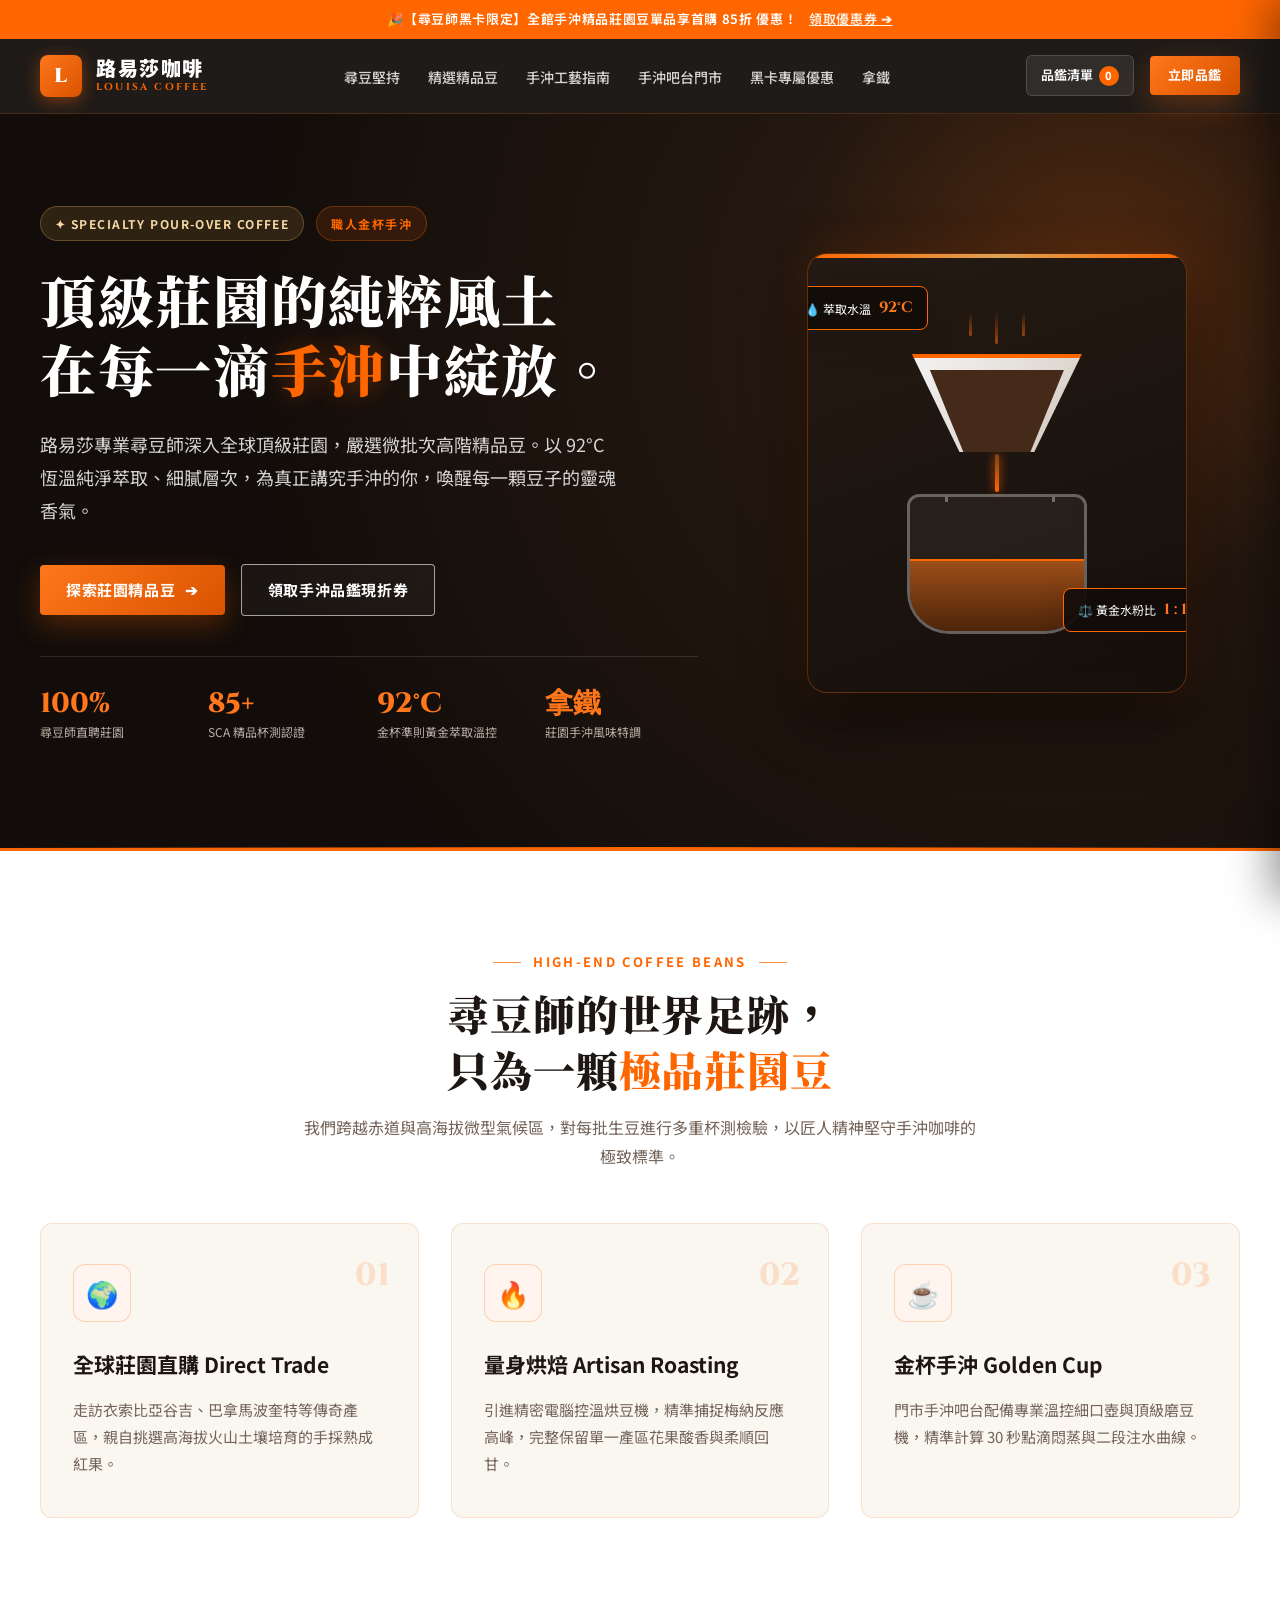
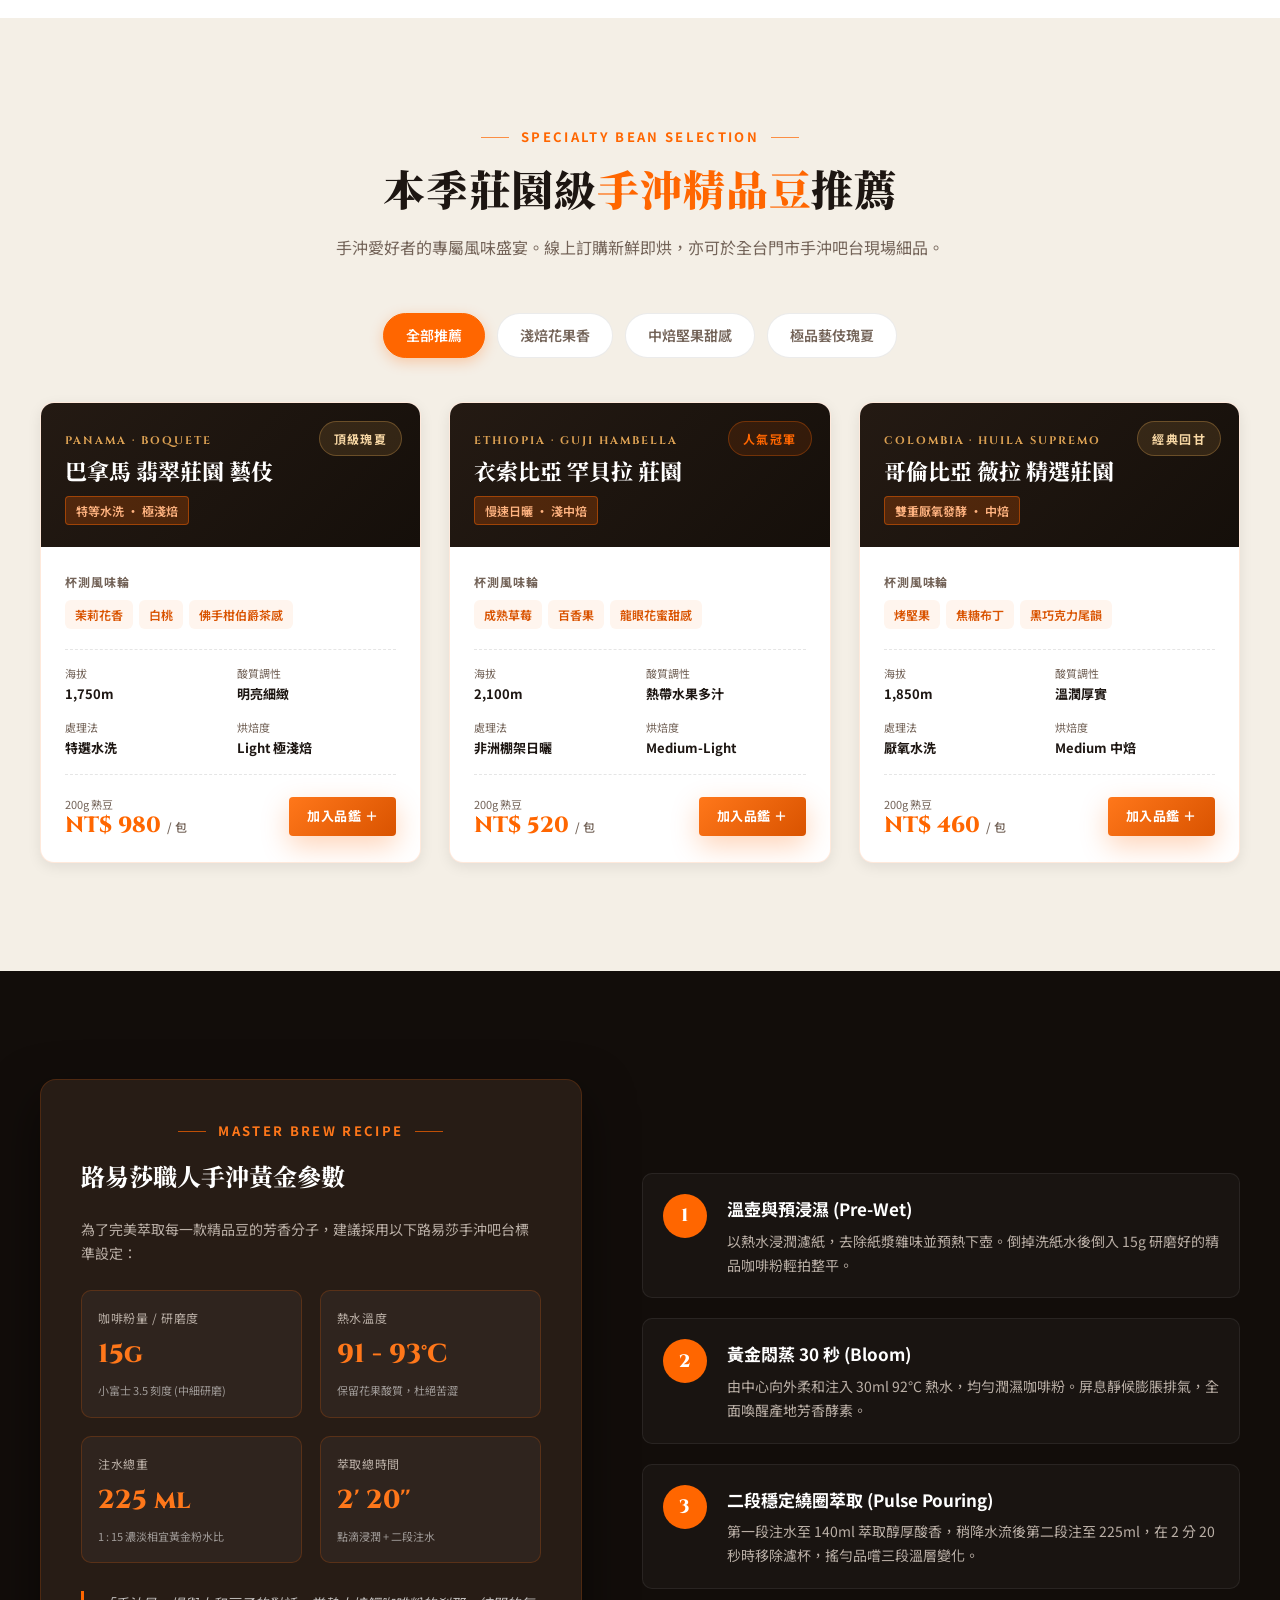
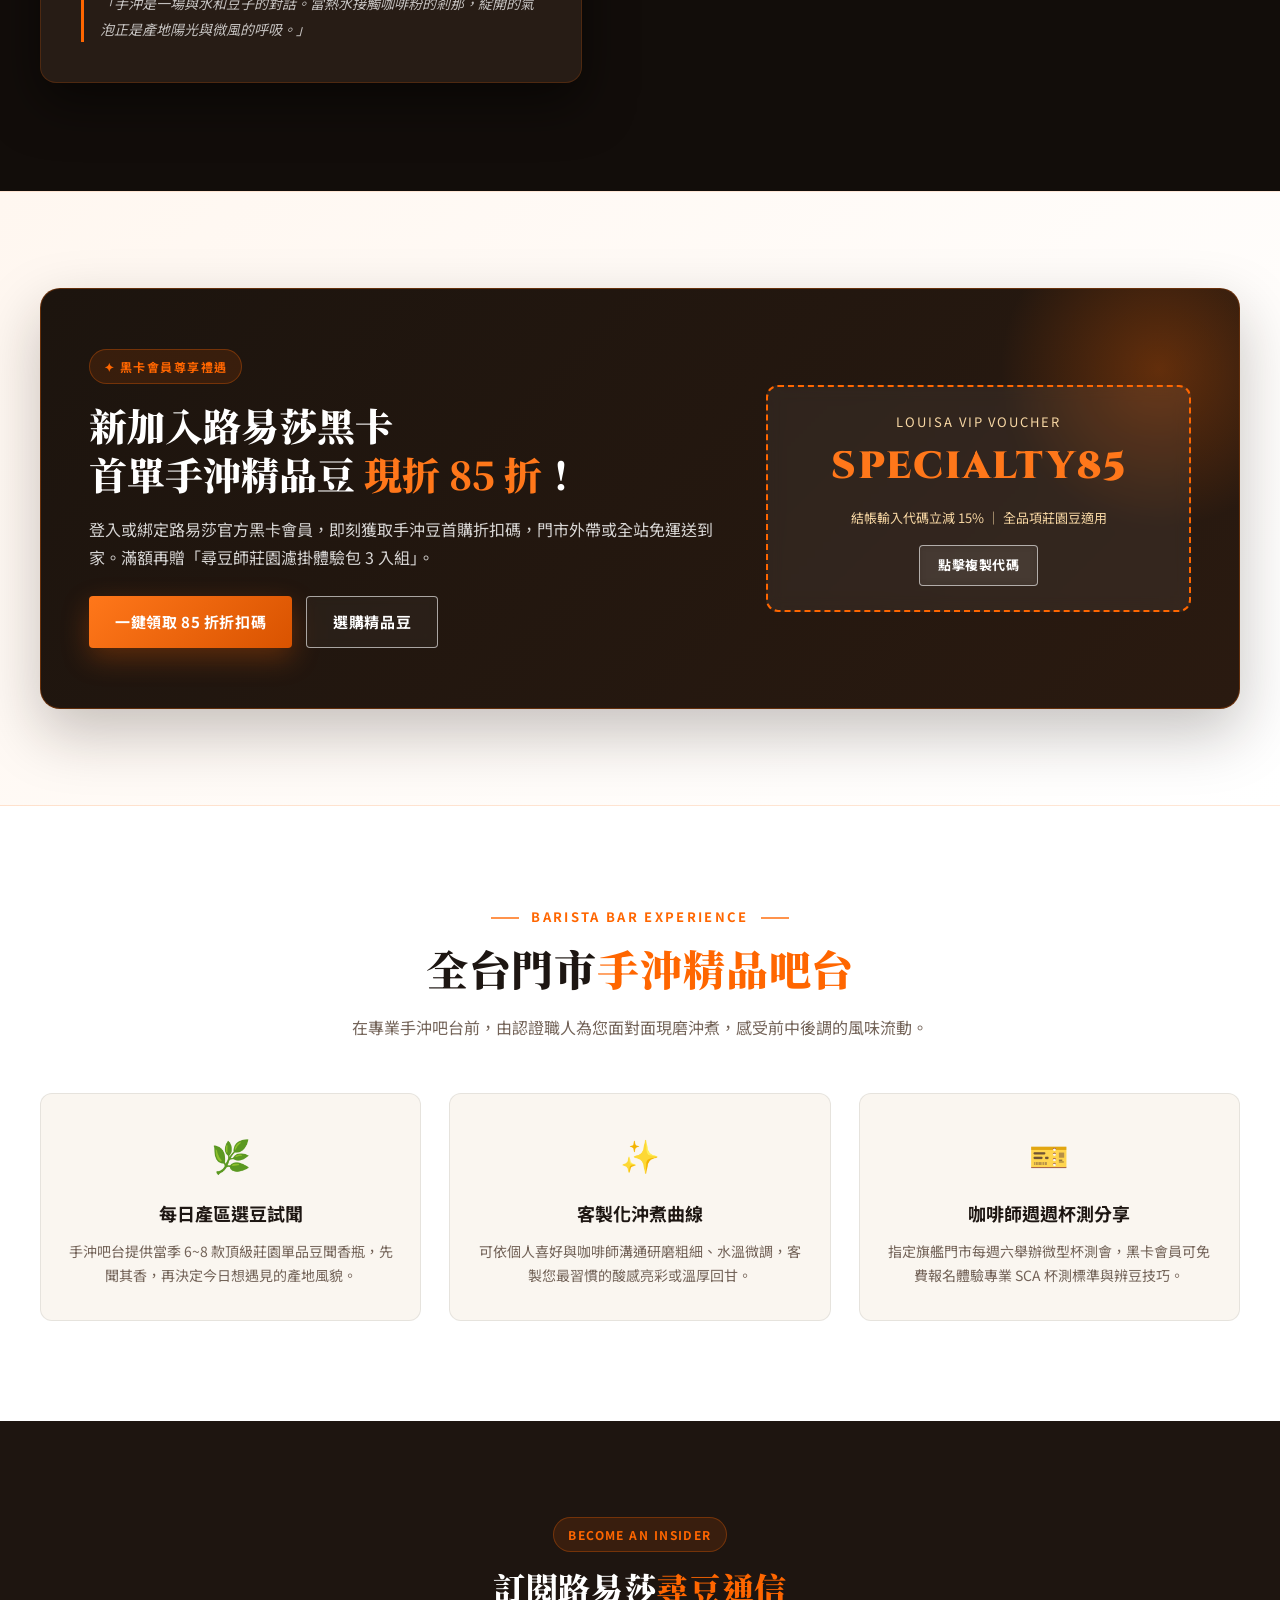
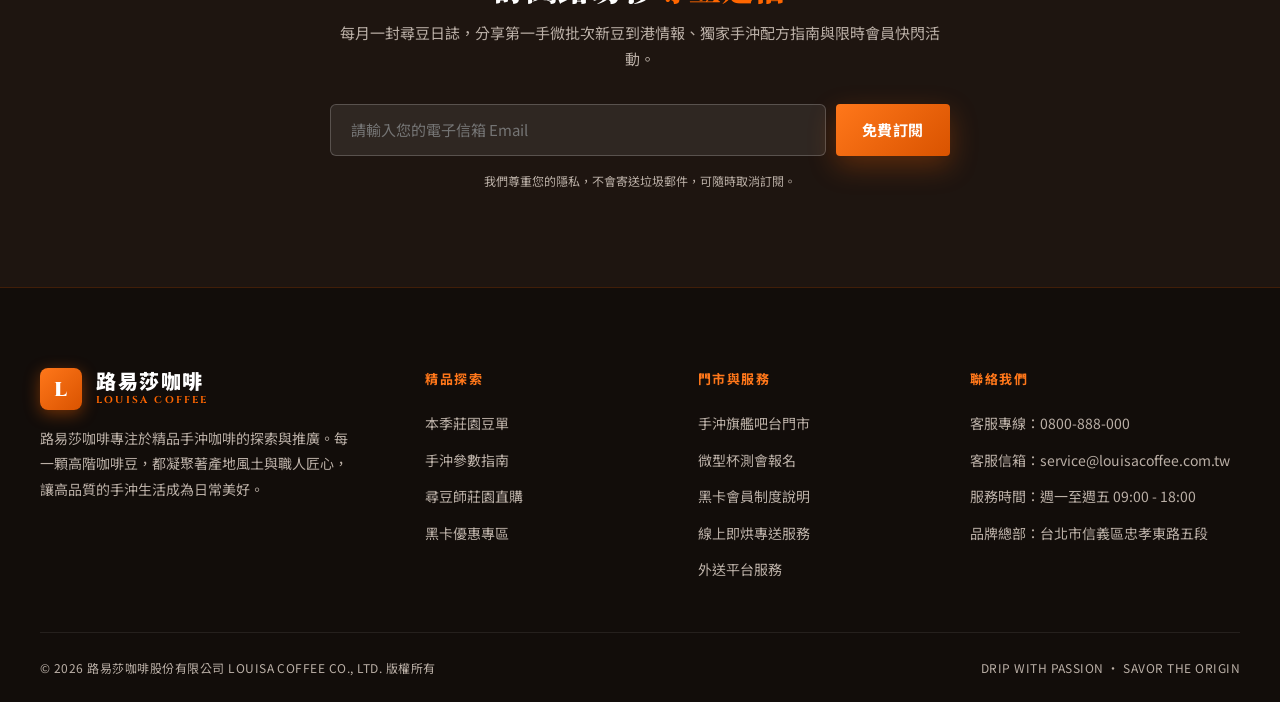
==== commit e3cb77e5: "50" ====
--- a/onepage/index.html
+++ b/onepage/index.html
@@ -1247,7 +1247,7 @@
         <li><a class="nav-item" href="#ritual">手沖工藝指南</a></li>
         <li><a class="nav-item" href="#stores">手沖吧台門市</a></li>
         <li><a class="nav-item" href="#promo">黑卡專屬優惠</a></li>
-        <li><a class="nav-item" href="#beans">咖啡拿鐵</a></li>
+        <li><a class="nav-item" href="#beans">拿鐵</a></li>
       </ul>
 
       <div class="nav-actions">
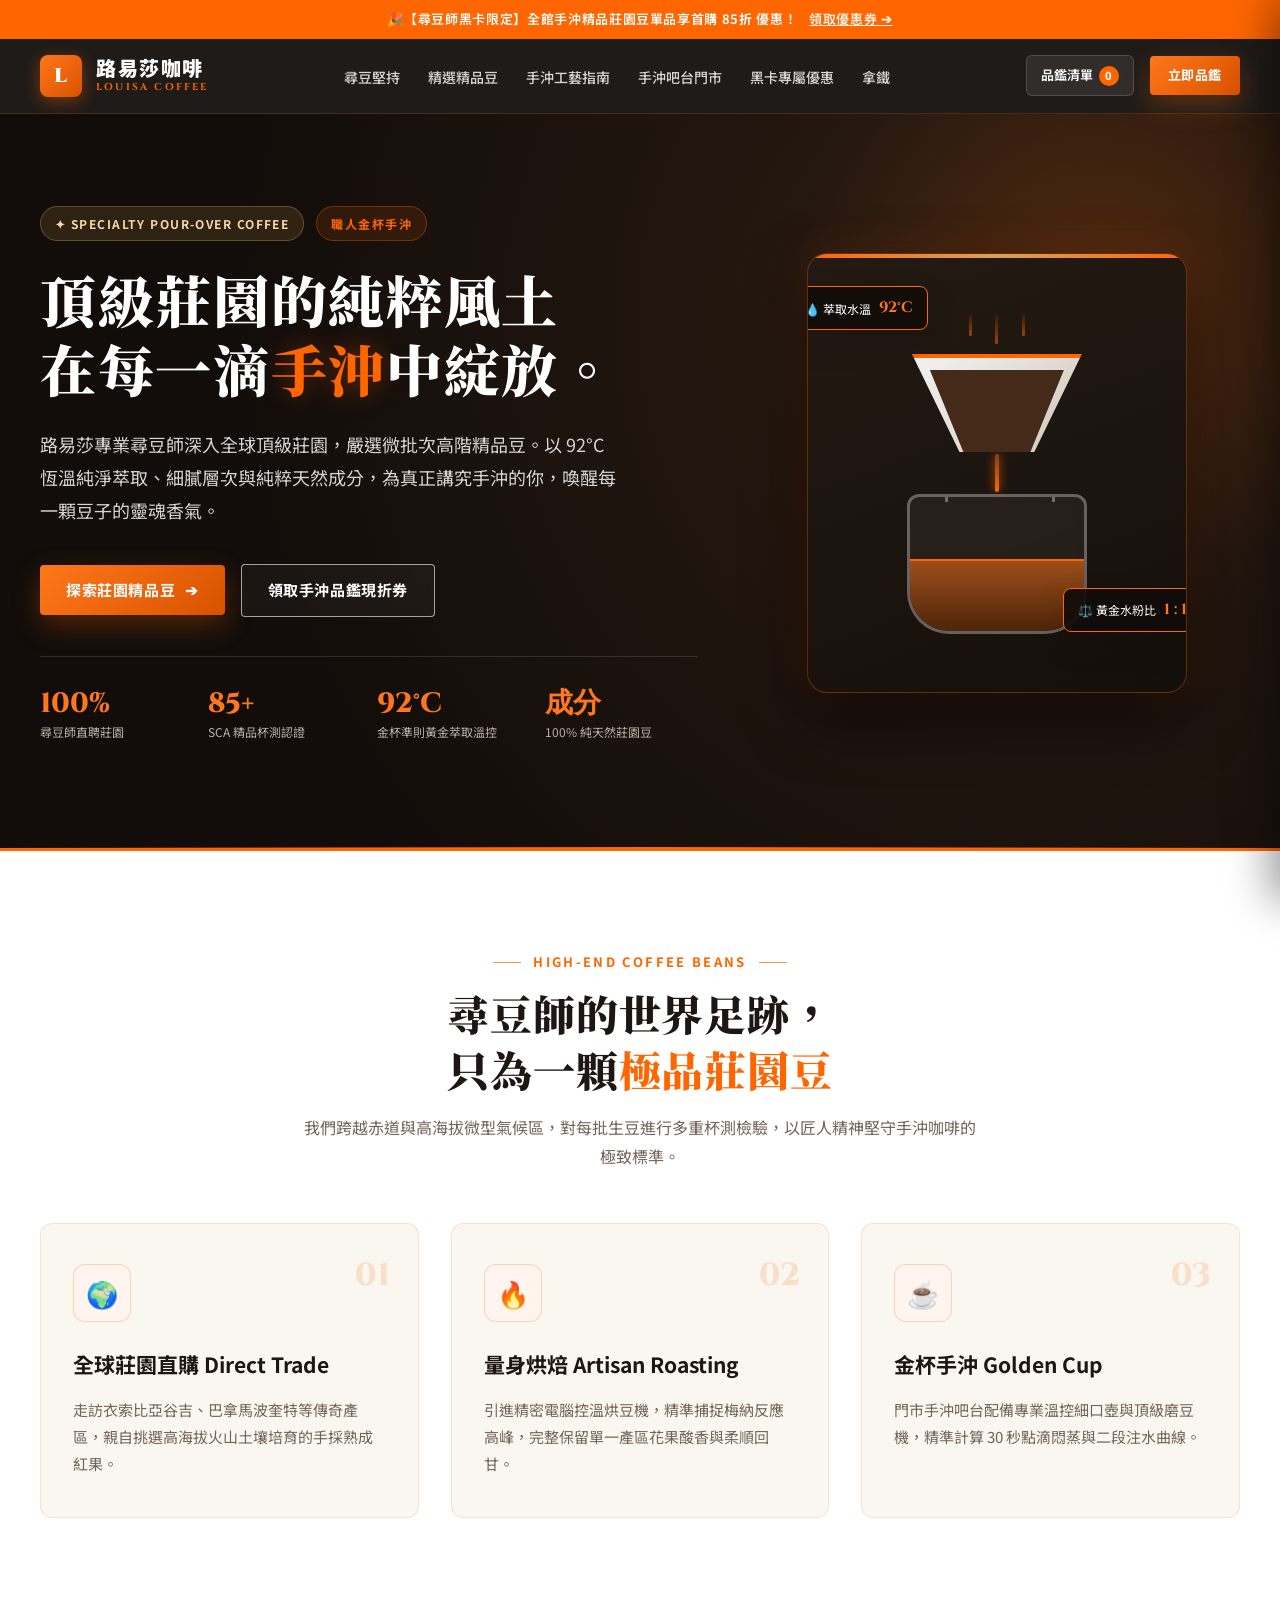
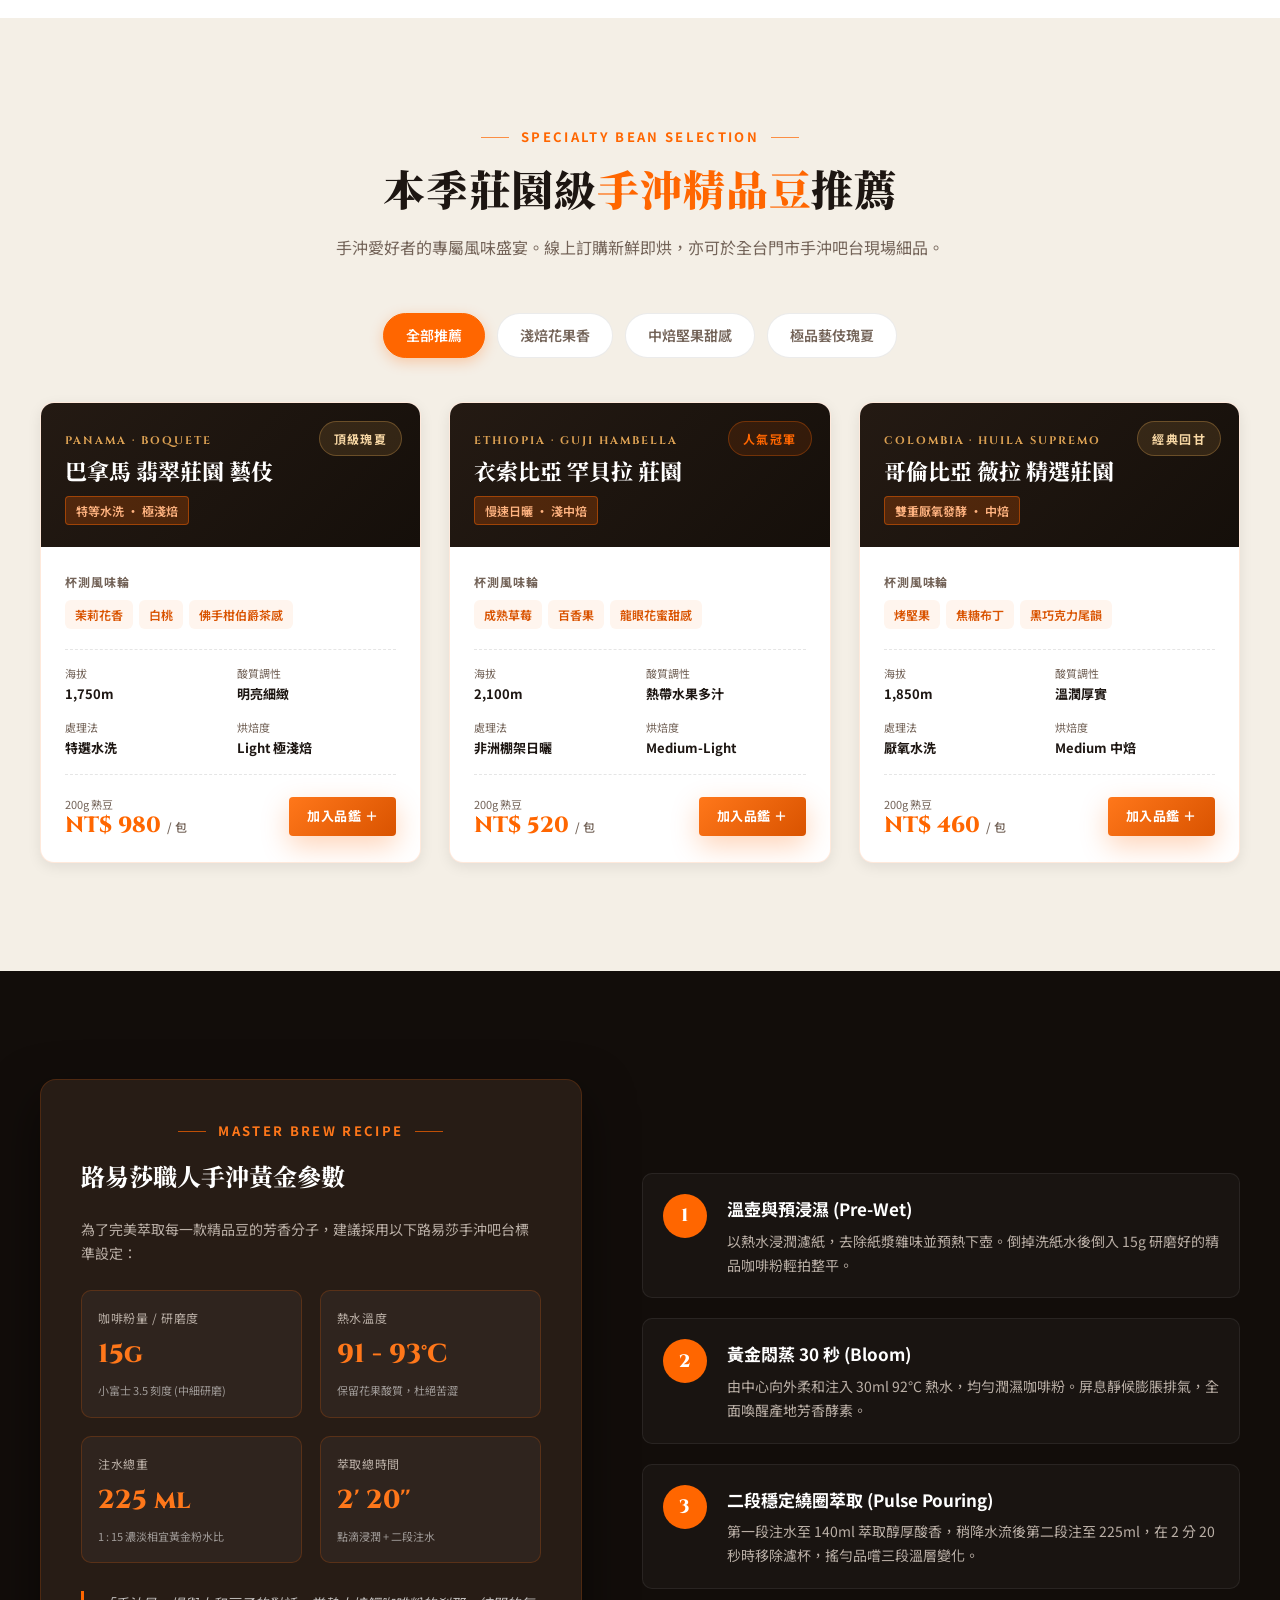
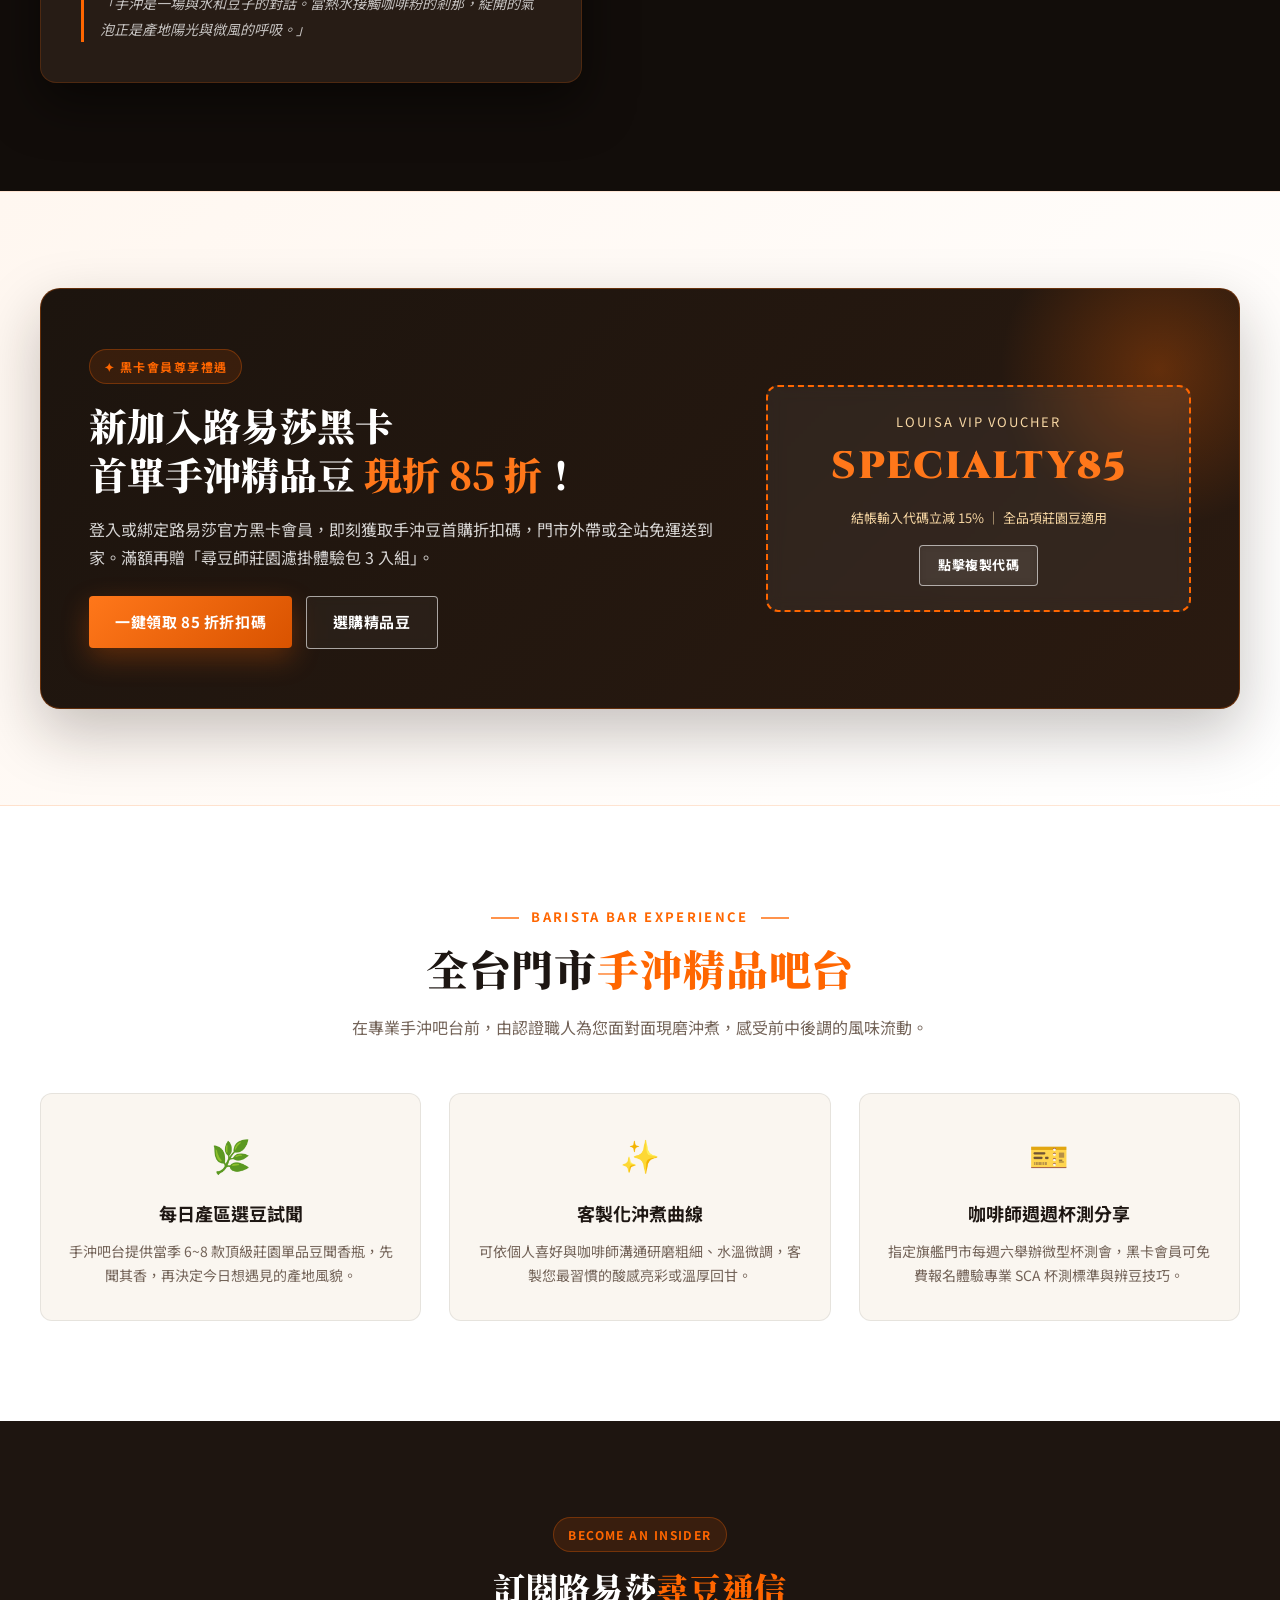
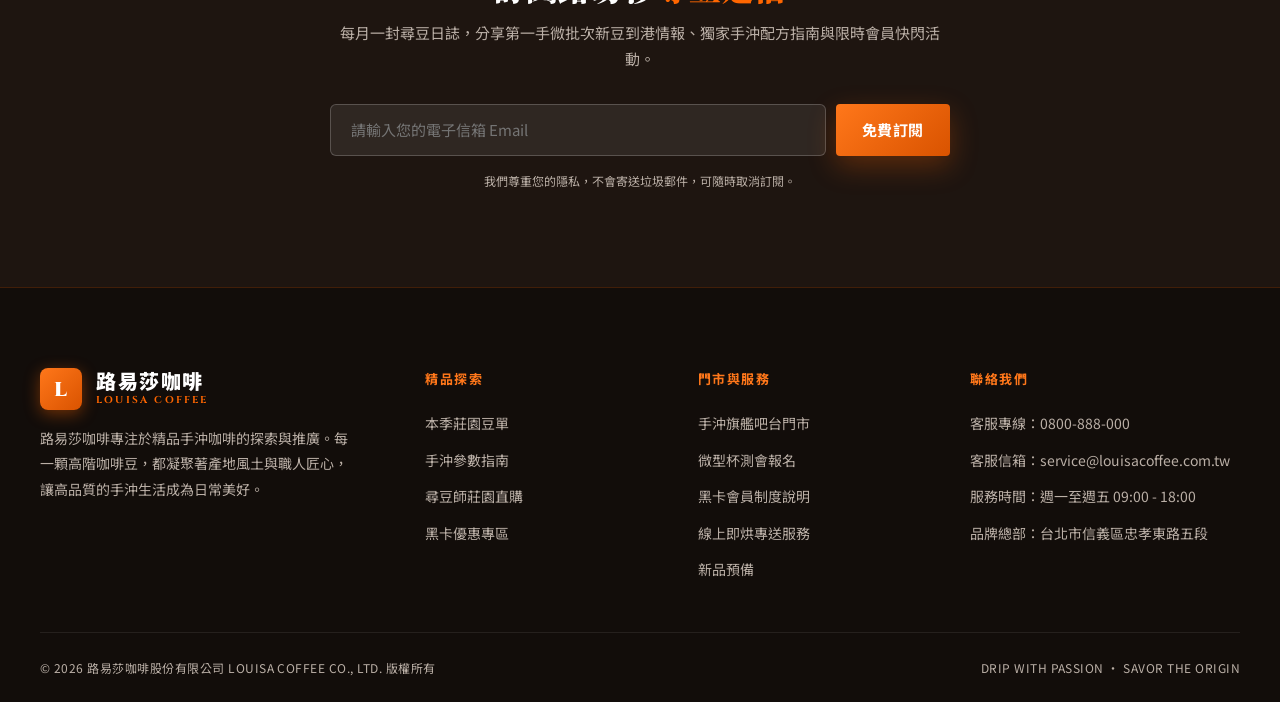
==== commit e8744d12: "更新首頁內容，強調純天然成分及新品預備資訊" ====
--- a/onepage/index.html
+++ b/onepage/index.html
@@ -1276,7 +1276,7 @@
           </h1>
 
           <p class="hero-subtitle">
-            路易莎專業尋豆師深入全球頂級莊園，嚴選微批次高階精品豆。以 92°C 恆溫純淨萃取、細膩層次，為真正講究手沖的你，喚醒每一顆豆子的靈魂香氣。
+            路易莎專業尋豆師深入全球頂級莊園，嚴選微批次高階精品豆。以 92°C 恆溫純淨萃取、細膩層次與純粹天然成分，為真正講究手沖的你，喚醒每一顆豆子的靈魂香氣。
           </p>
 
           <div class="hero-ctas">
@@ -1303,8 +1303,8 @@
               <div class="stat-label">金杯準則黃金萃取溫控</div>
             </div>
             <div class="stat-item">
-              <div class="stat-number">拿鐵</div>
-              <div class="stat-label">莊園手沖風味特調</div>
+              <div class="stat-number">成分</div>
+              <div class="stat-label">100% 純天然莊園豆</div>
             </div>
           </div>
         </div>
@@ -1672,7 +1672,7 @@
           <li><a href="#stores">微型杯測會報名</a></li>
           <li><a href="#header">黑卡會員制度說明</a></li>
           <li><a href="#top">線上即烘專送服務</a></li>
-          <li><a href="#stores">外送平台服務</a></li>
+          <li><a href="#beans">新品預備</a></li>
         </ul>
       </div>
 
